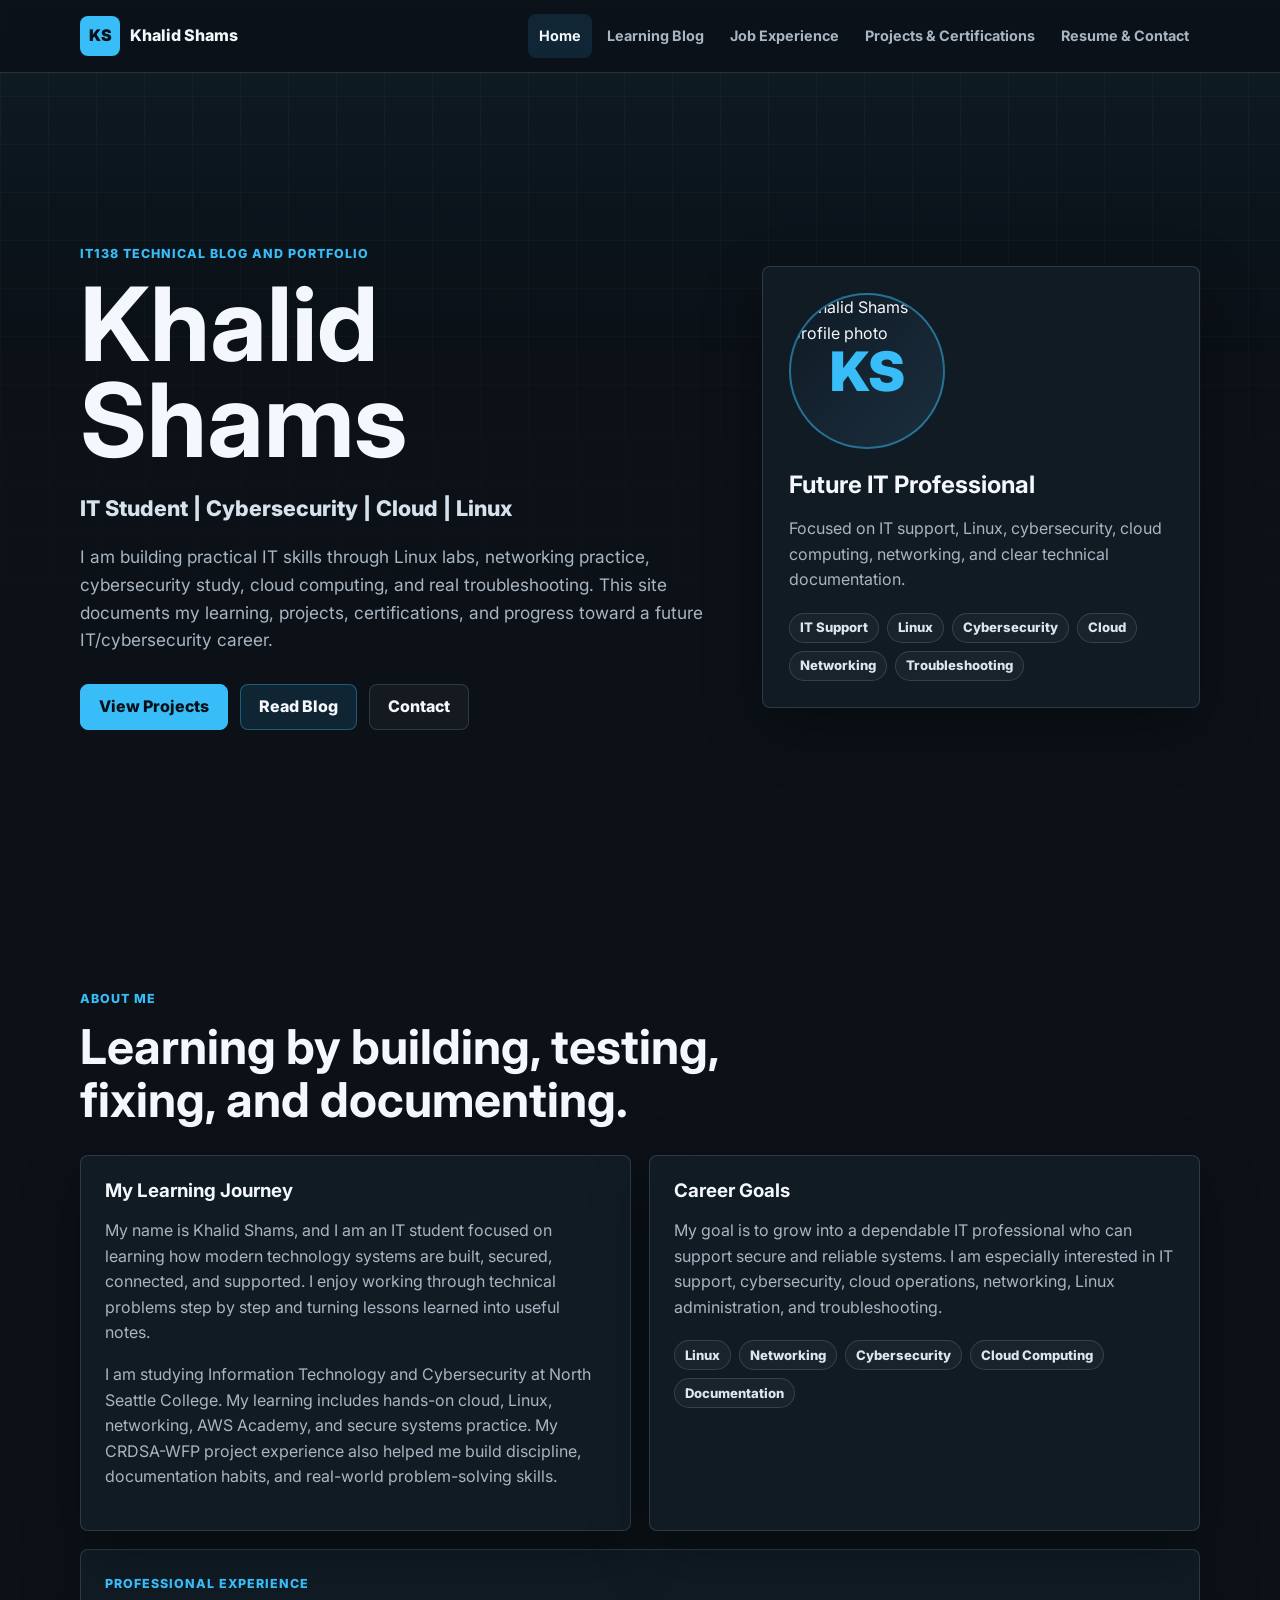
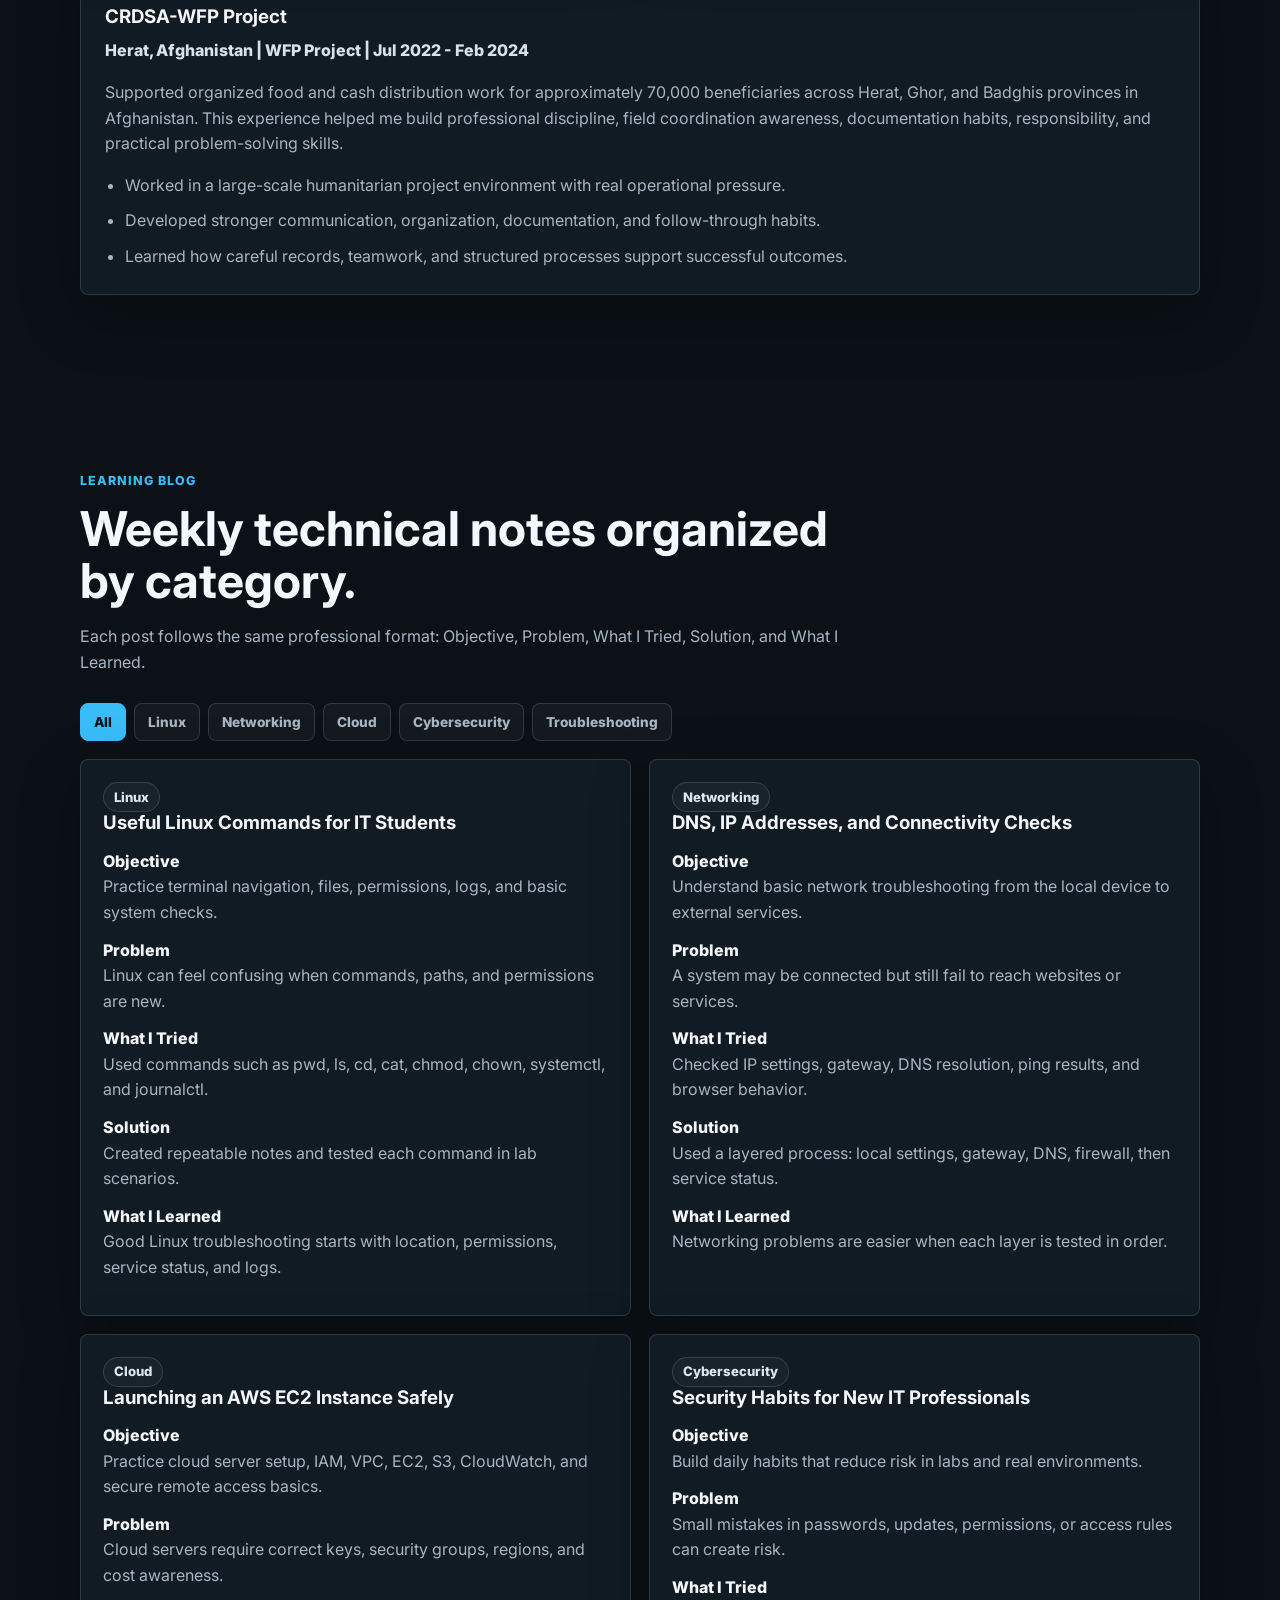
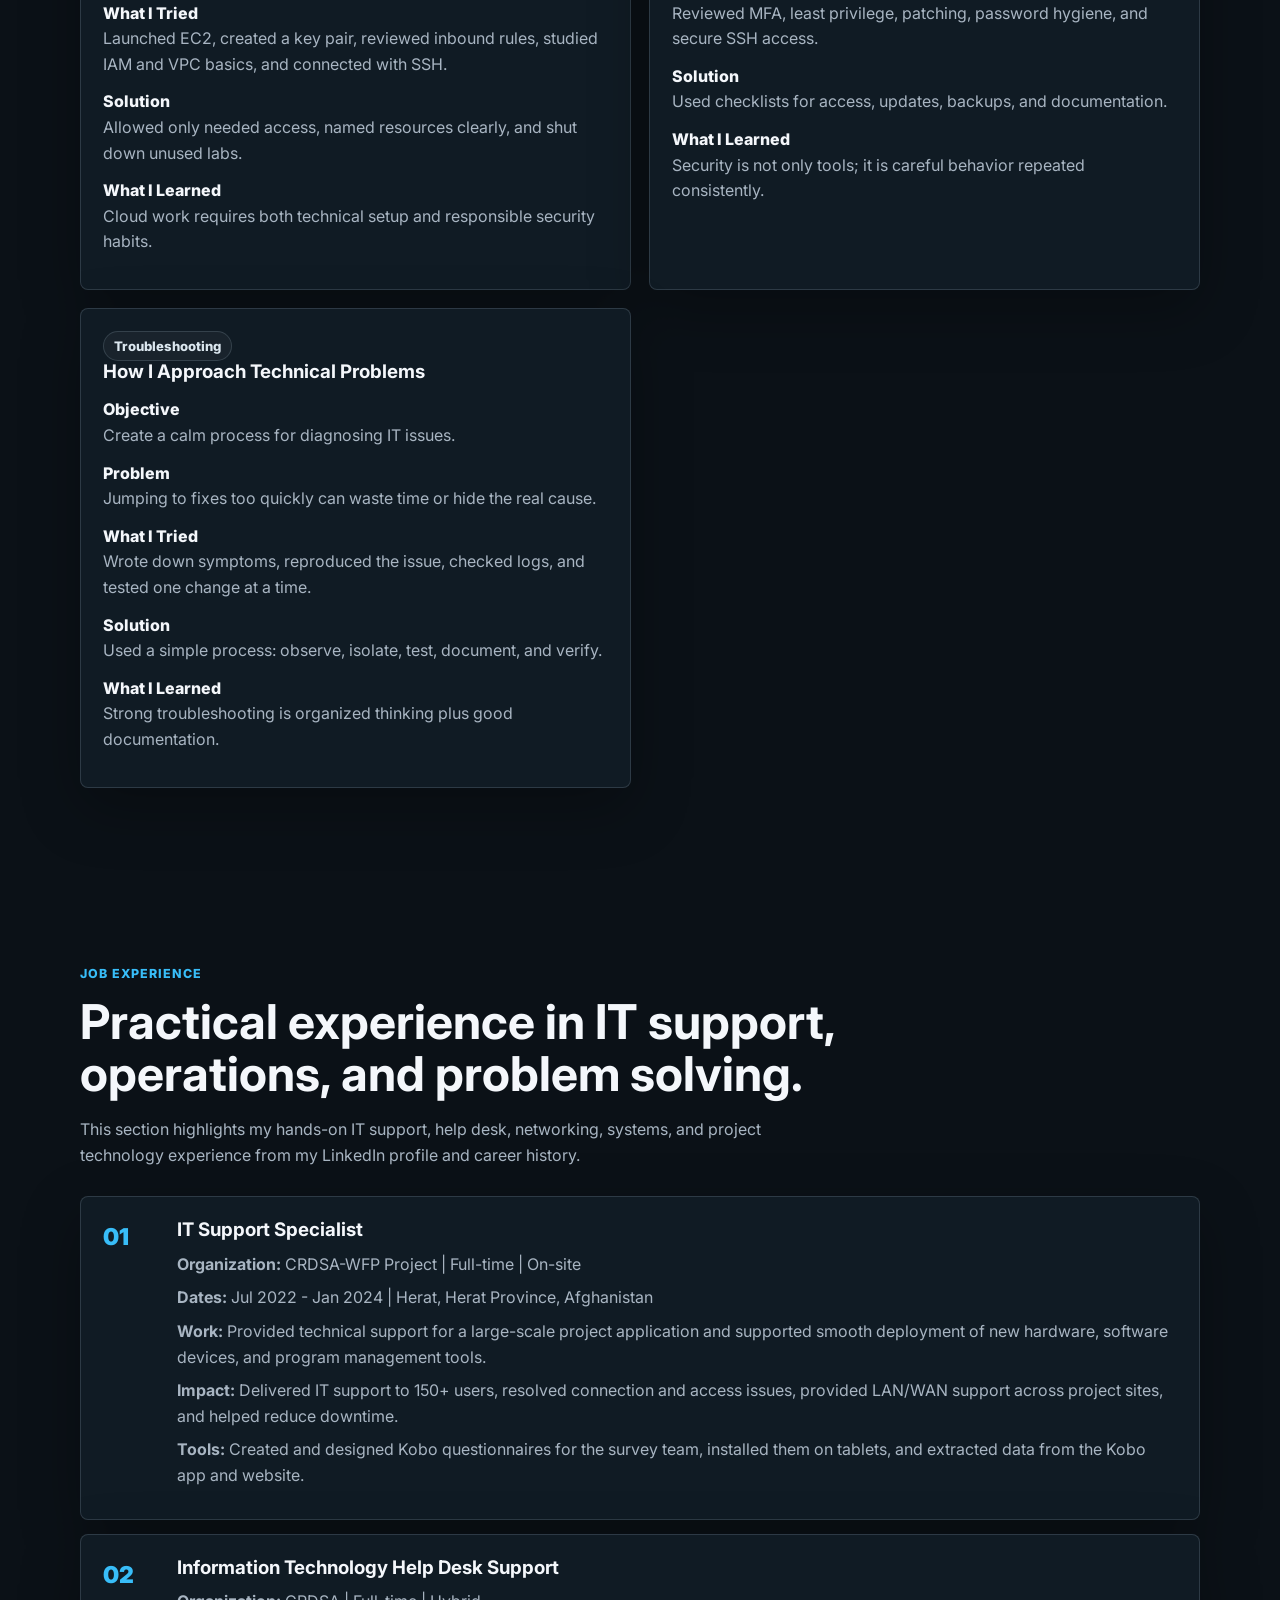
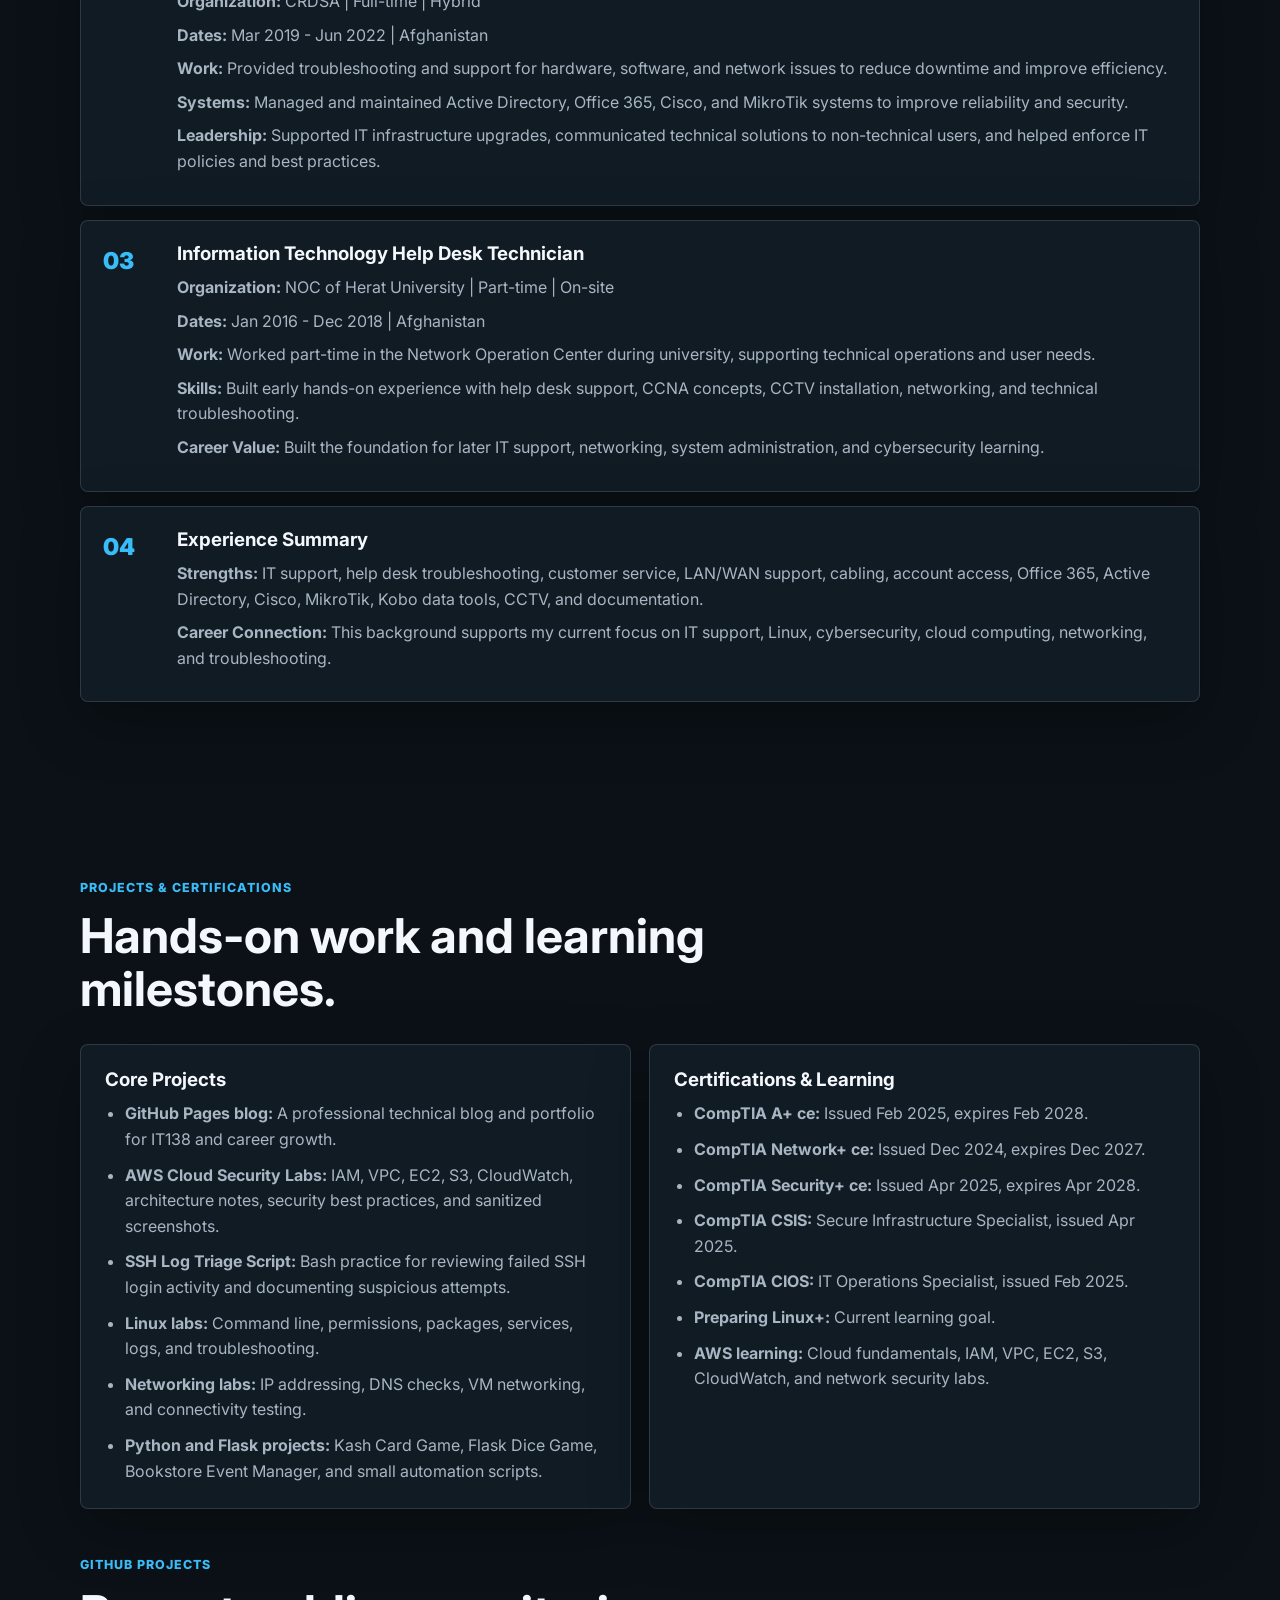
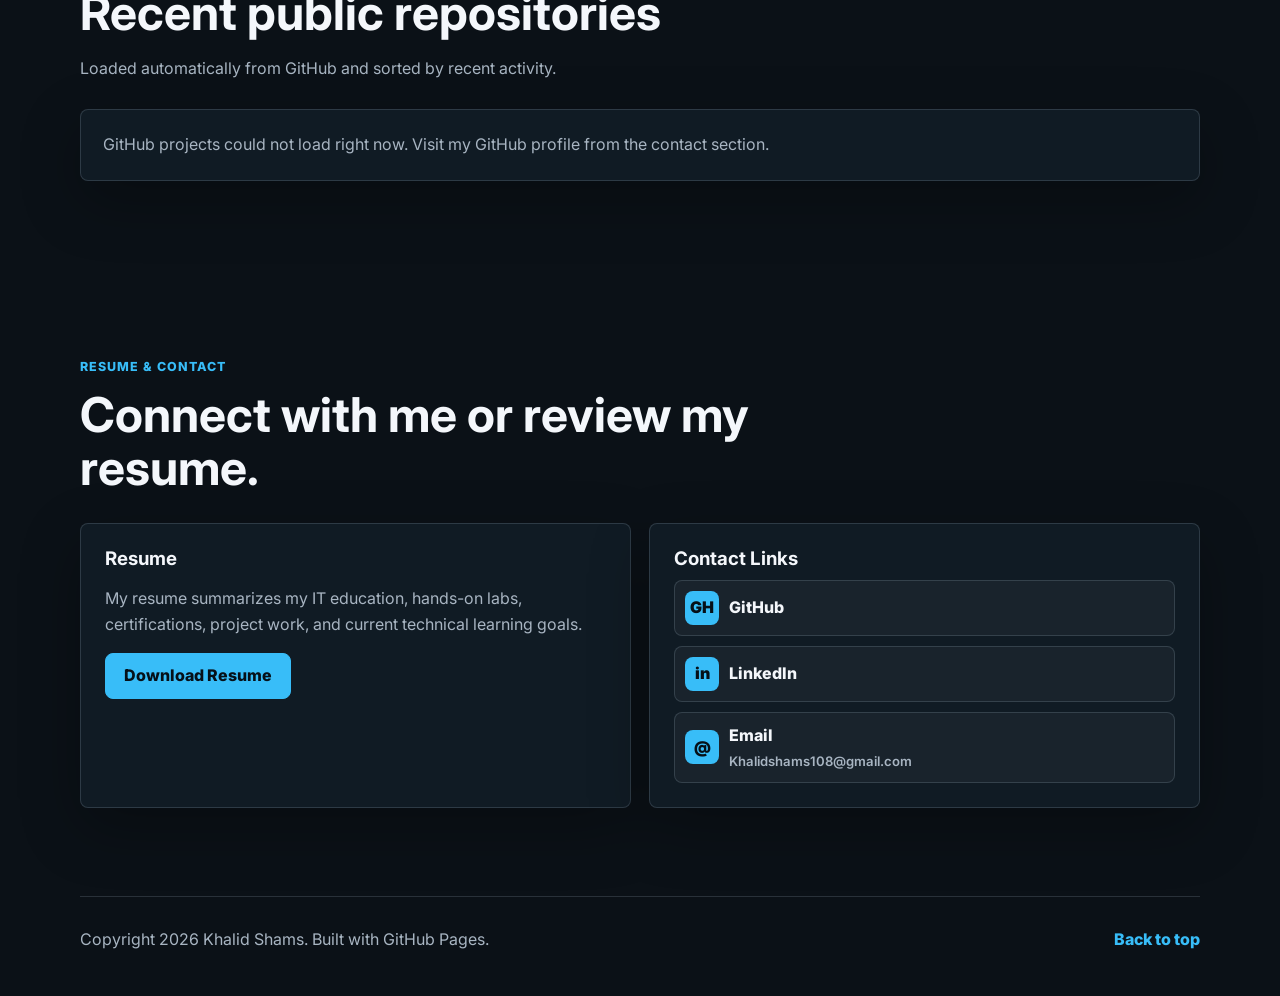
==== index.html @ 8e51e518 "Update job experience and contact link" ====
<!DOCTYPE html>
<html lang="en">
<head>
  <meta charset="UTF-8">
  <meta name="viewport" content="width=device-width, initial-scale=1.0">
  <meta name="description" content="Khalid Shams is an IT student focused on IT support, Linux, cybersecurity, cloud computing, networking, and troubleshooting.">
  <meta name="keywords" content="Khalid Shams, IT student, cybersecurity, cloud computing, Linux, networking, troubleshooting, GitHub Pages, technical blog, portfolio">
  <meta name="author" content="Khalid Shams">
  <meta property="og:title" content="Khalid Shams | IT Student Portfolio">
  <meta property="og:description" content="A clean technical blog and portfolio showing IT learning, troubleshooting, projects, certifications, and technical growth.">
  <meta property="og:type" content="website">
  <meta name="theme-color" content="#0b1117">
  <title>Khalid Shams | IT Student Portfolio</title>
  <link rel="preconnect" href="https://fonts.googleapis.com">
  <link rel="preconnect" href="https://fonts.gstatic.com" crossorigin>
  <link href="https://fonts.googleapis.com/css2?family=Inter:wght@400;500;600;700;800&display=swap" rel="stylesheet">
  <link rel="stylesheet" href="assets/css/styles.css">
</head>
<body>
  <a class="skip-link" href="#main">Skip to content</a>

  <header class="site-header" id="top">
    <nav class="nav-shell" aria-label="Primary navigation">
      <a class="brand" href="#home" aria-label="Khalid Shams home">
        <span class="brand-mark">KS</span>
        <span>Khalid Shams</span>
      </a>
      <button class="nav-toggle" type="button" aria-label="Open navigation" aria-expanded="false">
        <span></span>
        <span></span>
        <span></span>
      </button>
      <div class="nav-links">
        <a href="#home">Home</a>
        <a href="#learning-blog">Learning Blog</a>
        <a href="#job-experience">Job Experience</a>
        <a href="#projects-certifications">Projects &amp; Certifications</a>
        <a href="#resume-contact">Resume &amp; Contact</a>
      </div>
    </nav>
  </header>

  <main id="main">
    <section class="hero section" id="home">
      <div class="hero-copy reveal">
        <p class="eyebrow">IT138 Technical Blog and Portfolio</p>
        <h1>Khalid Shams</h1>
        <p class="hero-title">IT Student | Cybersecurity | Cloud | Linux</p>
        <p class="hero-text">
          I am building practical IT skills through Linux labs, networking practice, cybersecurity study,
          cloud computing, and real troubleshooting. This site documents my learning, projects,
          certifications, and progress toward a future IT/cybersecurity career.
        </p>
        <div class="hero-actions" aria-label="Quick links">
          <a class="button primary" href="#projects-certifications">View Projects</a>
          <a class="button secondary" href="#learning-blog">Read Blog</a>
          <a class="button quiet" href="#resume-contact">Contact</a>
        </div>
      </div>

      <aside class="profile-card reveal" aria-label="Profile summary">
        <div class="profile-photo" aria-label="Khalid Shams profile image">
          <img id="profileImage" src="assets/images/profile.jpg" alt="Khalid Shams profile photo">
          <span id="profileInitials" aria-hidden="true">KS</span>
        </div>
        <div>
          <h2>Future IT Professional</h2>
          <p>
            Focused on IT support, Linux, cybersecurity, cloud computing, networking, and clear
            technical documentation.
          </p>
        </div>
        <ul class="focus-list" aria-label="Focus areas">
          <li>IT Support</li>
          <li>Linux</li>
          <li>Cybersecurity</li>
          <li>Cloud</li>
          <li>Networking</li>
          <li>Troubleshooting</li>
        </ul>
      </aside>
    </section>

    <section class="section intro-section" aria-label="About Khalid Shams">
      <div class="section-heading reveal">
        <p class="eyebrow">About Me</p>
        <h2>Learning by building, testing, fixing, and documenting.</h2>
      </div>
      <div class="two-column">
        <article class="panel reveal">
          <h3>My Learning Journey</h3>
          <p>
            My name is Khalid Shams, and I am an IT student focused on learning how modern
            technology systems are built, secured, connected, and supported. I enjoy working
            through technical problems step by step and turning lessons learned into useful notes.
          </p>
          <p>
            I am studying Information Technology and Cybersecurity at North Seattle College. My
            learning includes hands-on cloud, Linux, networking, AWS Academy, and secure systems
            practice. My CRDSA-WFP project experience also helped me build discipline,
            documentation habits, and real-world problem-solving skills.
          </p>
        </article>
        <article class="panel reveal">
          <h3>Career Goals</h3>
          <p>
            My goal is to grow into a dependable IT professional who can support secure and
            reliable systems. I am especially interested in IT support, cybersecurity, cloud
            operations, networking, Linux administration, and troubleshooting.
          </p>
          <div class="skill-list" aria-label="Current skill focus">
            <span>Linux</span>
            <span>Networking</span>
            <span>Cybersecurity</span>
            <span>Cloud Computing</span>
            <span>Documentation</span>
          </div>
        </article>
      </div>
      <article class="panel experience-panel reveal">
        <p class="eyebrow">Professional Experience</p>
        <h3>CRDSA-WFP Project</h3>
        <p class="experience-meta">Herat, Afghanistan | WFP Project | Jul 2022 - Feb 2024</p>
        <p>
          Supported organized food and cash distribution work for approximately 70,000 beneficiaries
          across Herat, Ghor, and Badghis provinces in Afghanistan. This experience helped me build
          professional discipline, field coordination awareness, documentation habits, responsibility,
          and practical problem-solving skills.
        </p>
        <ul class="clean-list compact-list">
          <li>Worked in a large-scale humanitarian project environment with real operational pressure.</li>
          <li>Developed stronger communication, organization, documentation, and follow-through habits.</li>
          <li>Learned how careful records, teamwork, and structured processes support successful outcomes.</li>
        </ul>
      </article>
    </section>

    <section class="section" id="learning-blog">
      <div class="section-heading reveal">
        <p class="eyebrow">Learning Blog</p>
        <h2>Weekly technical notes organized by category.</h2>
        <p>
          Each post follows the same professional format: Objective, Problem, What I Tried,
          Solution, and What I Learned.
        </p>
      </div>

      <div class="filter-row reveal" aria-label="Blog categories">
        <button class="filter-button active" data-filter="all" type="button">All</button>
        <button class="filter-button" data-filter="linux" type="button">Linux</button>
        <button class="filter-button" data-filter="networking" type="button">Networking</button>
        <button class="filter-button" data-filter="cloud" type="button">Cloud</button>
        <button class="filter-button" data-filter="cybersecurity" type="button">Cybersecurity</button>
        <button class="filter-button" data-filter="troubleshooting" type="button">Troubleshooting</button>
      </div>

      <div class="card-grid blog-grid">
        <article class="post-card reveal" data-category="linux">
          <span class="tag">Linux</span>
          <h3>Useful Linux Commands for IT Students</h3>
          <dl>
            <dt>Objective</dt>
            <dd>Practice terminal navigation, files, permissions, logs, and basic system checks.</dd>
            <dt>Problem</dt>
            <dd>Linux can feel confusing when commands, paths, and permissions are new.</dd>
            <dt>What I Tried</dt>
            <dd>Used commands such as pwd, ls, cd, cat, chmod, chown, systemctl, and journalctl.</dd>
            <dt>Solution</dt>
            <dd>Created repeatable notes and tested each command in lab scenarios.</dd>
            <dt>What I Learned</dt>
            <dd>Good Linux troubleshooting starts with location, permissions, service status, and logs.</dd>
          </dl>
        </article>

        <article class="post-card reveal" data-category="networking">
          <span class="tag">Networking</span>
          <h3>DNS, IP Addresses, and Connectivity Checks</h3>
          <dl>
            <dt>Objective</dt>
            <dd>Understand basic network troubleshooting from the local device to external services.</dd>
            <dt>Problem</dt>
            <dd>A system may be connected but still fail to reach websites or services.</dd>
            <dt>What I Tried</dt>
            <dd>Checked IP settings, gateway, DNS resolution, ping results, and browser behavior.</dd>
            <dt>Solution</dt>
            <dd>Used a layered process: local settings, gateway, DNS, firewall, then service status.</dd>
            <dt>What I Learned</dt>
            <dd>Networking problems are easier when each layer is tested in order.</dd>
          </dl>
        </article>

        <article class="post-card reveal" data-category="cloud">
          <span class="tag">Cloud</span>
          <h3>Launching an AWS EC2 Instance Safely</h3>
          <dl>
            <dt>Objective</dt>
            <dd>Practice cloud server setup, IAM, VPC, EC2, S3, CloudWatch, and secure remote access basics.</dd>
            <dt>Problem</dt>
            <dd>Cloud servers require correct keys, security groups, regions, and cost awareness.</dd>
            <dt>What I Tried</dt>
            <dd>Launched EC2, created a key pair, reviewed inbound rules, studied IAM and VPC basics, and connected with SSH.</dd>
            <dt>Solution</dt>
            <dd>Allowed only needed access, named resources clearly, and shut down unused labs.</dd>
            <dt>What I Learned</dt>
            <dd>Cloud work requires both technical setup and responsible security habits.</dd>
          </dl>
        </article>

        <article class="post-card reveal" data-category="cybersecurity">
          <span class="tag">Cybersecurity</span>
          <h3>Security Habits for New IT Professionals</h3>
          <dl>
            <dt>Objective</dt>
            <dd>Build daily habits that reduce risk in labs and real environments.</dd>
            <dt>Problem</dt>
            <dd>Small mistakes in passwords, updates, permissions, or access rules can create risk.</dd>
            <dt>What I Tried</dt>
            <dd>Reviewed MFA, least privilege, patching, password hygiene, and secure SSH access.</dd>
            <dt>Solution</dt>
            <dd>Used checklists for access, updates, backups, and documentation.</dd>
            <dt>What I Learned</dt>
            <dd>Security is not only tools; it is careful behavior repeated consistently.</dd>
          </dl>
        </article>

        <article class="post-card reveal" data-category="troubleshooting">
          <span class="tag">Troubleshooting</span>
          <h3>How I Approach Technical Problems</h3>
          <dl>
            <dt>Objective</dt>
            <dd>Create a calm process for diagnosing IT issues.</dd>
            <dt>Problem</dt>
            <dd>Jumping to fixes too quickly can waste time or hide the real cause.</dd>
            <dt>What I Tried</dt>
            <dd>Wrote down symptoms, reproduced the issue, checked logs, and tested one change at a time.</dd>
            <dt>Solution</dt>
            <dd>Used a simple process: observe, isolate, test, document, and verify.</dd>
            <dt>What I Learned</dt>
            <dd>Strong troubleshooting is organized thinking plus good documentation.</dd>
          </dl>
        </article>
      </div>
    </section>

    <section class="section" id="job-experience">
      <div class="section-heading reveal">
        <p class="eyebrow">Job Experience</p>
        <h2>Practical experience in IT support, operations, and problem solving.</h2>
        <p>
          This section highlights my hands-on IT support, help desk, networking, systems, and
          project technology experience from my LinkedIn profile and career history.
        </p>
      </div>

      <div class="problem-list">
        <article class="problem-item reveal">
          <span class="number">01</span>
          <div>
            <h3>IT Support Specialist</h3>
            <p><strong>Organization:</strong> CRDSA-WFP Project | Full-time | On-site</p>
            <p><strong>Dates:</strong> Jul 2022 - Jan 2024 | Herat, Herat Province, Afghanistan</p>
            <p><strong>Work:</strong> Provided technical support for a large-scale project application and supported smooth deployment of new hardware, software devices, and program management tools.</p>
            <p><strong>Impact:</strong> Delivered IT support to 150+ users, resolved connection and access issues, provided LAN/WAN support across project sites, and helped reduce downtime.</p>
            <p><strong>Tools:</strong> Created and designed Kobo questionnaires for the survey team, installed them on tablets, and extracted data from the Kobo app and website.</p>
          </div>
        </article>

        <article class="problem-item reveal">
          <span class="number">02</span>
          <div>
            <h3>Information Technology Help Desk Support</h3>
            <p><strong>Organization:</strong> CRDSA | Full-time | Hybrid</p>
            <p><strong>Dates:</strong> Mar 2019 - Jun 2022 | Afghanistan</p>
            <p><strong>Work:</strong> Provided troubleshooting and support for hardware, software, and network issues to reduce downtime and improve efficiency.</p>
            <p><strong>Systems:</strong> Managed and maintained Active Directory, Office 365, Cisco, and MikroTik systems to improve reliability and security.</p>
            <p><strong>Leadership:</strong> Supported IT infrastructure upgrades, communicated technical solutions to non-technical users, and helped enforce IT policies and best practices.</p>
          </div>
        </article>

        <article class="problem-item reveal">
          <span class="number">03</span>
          <div>
            <h3>Information Technology Help Desk Technician</h3>
            <p><strong>Organization:</strong> NOC of Herat University | Part-time | On-site</p>
            <p><strong>Dates:</strong> Jan 2016 - Dec 2018 | Afghanistan</p>
            <p><strong>Work:</strong> Worked part-time in the Network Operation Center during university, supporting technical operations and user needs.</p>
            <p><strong>Skills:</strong> Built early hands-on experience with help desk support, CCNA concepts, CCTV installation, networking, and technical troubleshooting.</p>
            <p><strong>Career Value:</strong> Built the foundation for later IT support, networking, system administration, and cybersecurity learning.</p>
          </div>
        </article>

        <article class="problem-item reveal">
          <span class="number">04</span>
          <div>
            <h3>Experience Summary</h3>
            <p><strong>Strengths:</strong> IT support, help desk troubleshooting, customer service, LAN/WAN support, cabling, account access, Office 365, Active Directory, Cisco, MikroTik, Kobo data tools, CCTV, and documentation.</p>
            <p><strong>Career Connection:</strong> This background supports my current focus on IT support, Linux, cybersecurity, cloud computing, networking, and troubleshooting.</p>
          </div>
        </article>
      </div>
    </section>

    <section class="section" id="projects-certifications">
      <div class="section-heading reveal">
        <p class="eyebrow">Projects &amp; Certifications</p>
        <h2>Hands-on work and learning milestones.</h2>
      </div>

      <div class="two-column">
        <article class="panel reveal">
          <h3>Core Projects</h3>
          <ul class="clean-list">
            <li><strong>GitHub Pages blog:</strong> A professional technical blog and portfolio for IT138 and career growth.</li>
            <li><strong>AWS Cloud Security Labs:</strong> IAM, VPC, EC2, S3, CloudWatch, architecture notes, security best practices, and sanitized screenshots.</li>
            <li><strong>SSH Log Triage Script:</strong> Bash practice for reviewing failed SSH login activity and documenting suspicious attempts.</li>
            <li><strong>Linux labs:</strong> Command line, permissions, packages, services, logs, and troubleshooting.</li>
            <li><strong>Networking labs:</strong> IP addressing, DNS checks, VM networking, and connectivity testing.</li>
            <li><strong>Python and Flask projects:</strong> Kash Card Game, Flask Dice Game, Bookstore Event Manager, and small automation scripts.</li>
          </ul>
        </article>

        <article class="panel reveal">
          <h3>Certifications &amp; Learning</h3>
          <ul class="clean-list">
            <li><strong>CompTIA A+ ce:</strong> Issued Feb 2025, expires Feb 2028.</li>
            <li><strong>CompTIA Network+ ce:</strong> Issued Dec 2024, expires Dec 2027.</li>
            <li><strong>CompTIA Security+ ce:</strong> Issued Apr 2025, expires Apr 2028.</li>
            <li><strong>CompTIA CSIS:</strong> Secure Infrastructure Specialist, issued Apr 2025.</li>
            <li><strong>CompTIA CIOS:</strong> IT Operations Specialist, issued Feb 2025.</li>
            <li><strong>Preparing Linux+:</strong> Current learning goal.</li>
            <li><strong>AWS learning:</strong> Cloud fundamentals, IAM, VPC, EC2, S3, CloudWatch, and network security labs.</li>
          </ul>
        </article>
      </div>

      <div class="github-projects reveal" aria-live="polite">
        <div class="section-heading compact">
          <p class="eyebrow">GitHub Projects</p>
          <h2>Recent public repositories</h2>
          <p>Loaded automatically from GitHub and sorted by recent activity.</p>
        </div>
        <div id="githubProjects" class="repo-grid">
          <article class="repo-card loading">Loading GitHub projects...</article>
        </div>
      </div>
    </section>

    <section class="section" id="resume-contact">
      <div class="section-heading reveal">
        <p class="eyebrow">Resume &amp; Contact</p>
        <h2>Connect with me or review my resume.</h2>
      </div>

      <div class="resume-contact-grid">
        <article class="panel reveal">
          <h3>Resume</h3>
          <p>
            My resume summarizes my IT education, hands-on labs, certifications, project work,
            and current technical learning goals.
          </p>
          <a class="button primary" href="resume.html" download="Khalid-Shams-Resume.html">Download Resume</a>
        </article>

        <article class="panel reveal">
          <h3>Contact Links</h3>
          <div class="contact-links">
            <a href="https://github.com/khalidshams-tech" target="_blank" rel="noreferrer">
              <span>GH</span>
              GitHub
            </a>
            <a href="https://www.linkedin.com/in/khalid-shams-868aaa1a6" target="_blank" rel="noreferrer">
              <span>in</span>
              LinkedIn
            </a>
            <a id="emailLink" href="https://mail.google.com/mail/u/0/?view=cm&fs=1&tf=cm&to=Khalidshams108%40gmail.com" onclick="window.location.assign(this.href); return false;">
              <span>@</span>
              <span>
                Email
                <small>Khalidshams108@gmail.com</small>
              </span>
            </a>
          </div>
        </article>
      </div>
    </section>
  </main>

  <footer class="site-footer">
    <p>Copyright <span id="year"></span> Khalid Shams. Built with GitHub Pages.</p>
    <a href="#top">Back to top</a>
  </footer>

  <script src="assets/js/script.js"></script>
</body>
</html>
---- assets/css/styles.css ----
:root {
  --bg: #0b1117;
  --bg-soft: #111a23;
  --panel: #121d27;
  --panel-2: #162331;
  --text: #f4f7fb;
  --muted: #a8b5c2;
  --line: rgba(178, 197, 214, 0.18);
  --accent: #38bdf8;
  --accent-2: #22c55e;
  --warning: #f59e0b;
  --shadow: 0 20px 60px rgba(0, 0, 0, 0.28);
  --radius: 8px;
  --max: 1120px;
  color-scheme: dark;
}

* {
  box-sizing: border-box;
}

html {
  scroll-behavior: smooth;
}

body {
  margin: 0;
  background: var(--bg);
  color: var(--text);
  font-family: Inter, system-ui, -apple-system, BlinkMacSystemFont, "Segoe UI", sans-serif;
  line-height: 1.6;
}

body::before {
  content: "";
  position: fixed;
  inset: 0;
  z-index: -1;
  background:
    linear-gradient(180deg, rgba(56, 189, 248, 0.08), transparent 360px),
    linear-gradient(90deg, rgba(255, 255, 255, 0.035) 1px, transparent 1px),
    linear-gradient(rgba(255, 255, 255, 0.035) 1px, transparent 1px);
  background-size: auto, 48px 48px, 48px 48px;
  mask-image: linear-gradient(to bottom, #000 0%, transparent 78%);
}

a {
  color: inherit;
  text-decoration: none;
}

img {
  display: block;
  max-width: 100%;
}

p {
  color: var(--muted);
}

.skip-link {
  position: fixed;
  left: 16px;
  top: -80px;
  z-index: 100;
  padding: 10px 14px;
  border-radius: var(--radius);
  background: var(--accent);
  color: #041016;
  font-weight: 800;
}

.skip-link:focus {
  top: 16px;
}

.site-header {
  position: sticky;
  top: 0;
  z-index: 50;
  background: rgba(11, 17, 23, 0.88);
  border-bottom: 1px solid var(--line);
  backdrop-filter: blur(16px);
}

.nav-shell {
  width: min(var(--max), calc(100% - 32px));
  min-height: 72px;
  margin: 0 auto;
  display: flex;
  align-items: center;
  justify-content: space-between;
  gap: 18px;
}

.brand {
  display: inline-flex;
  align-items: center;
  gap: 10px;
  font-weight: 800;
}

.brand-mark {
  width: 40px;
  height: 40px;
  display: inline-grid;
  place-items: center;
  border-radius: var(--radius);
  background: var(--accent);
  color: #061018;
  font-weight: 900;
}

.nav-links {
  display: flex;
  align-items: center;
  gap: 4px;
}

.nav-links a {
  padding: 10px 11px;
  border-radius: var(--radius);
  color: var(--muted);
  font-size: 0.9rem;
  font-weight: 700;
}

.nav-links a:hover,
.nav-links a.active {
  background: rgba(56, 189, 248, 0.12);
  color: var(--text);
}

.nav-toggle {
  display: none;
  width: 44px;
  height: 44px;
  padding: 10px;
  border: 1px solid var(--line);
  border-radius: var(--radius);
  background: transparent;
}

.nav-toggle span {
  display: block;
  height: 2px;
  margin: 5px 0;
  background: var(--text);
}

.section {
  width: min(var(--max), calc(100% - 32px));
  margin: 0 auto;
  padding: 88px 0;
}

.hero {
  min-height: calc(100vh - 72px);
  display: grid;
  grid-template-columns: minmax(0, 1.1fr) minmax(310px, 0.75fr);
  align-items: center;
  gap: 40px;
}

.eyebrow {
  margin: 0 0 12px;
  color: var(--accent);
  font-size: 0.78rem;
  font-weight: 800;
  letter-spacing: 0.08em;
  text-transform: uppercase;
}

.hero h1 {
  margin: 0;
  font-size: clamp(3.4rem, 8vw, 6.5rem);
  line-height: 0.94;
}

.hero-title {
  margin: 22px 0 0;
  color: #d7e3ec;
  font-size: clamp(1rem, 2vw, 1.35rem);
  font-weight: 800;
}

.hero-text {
  max-width: 690px;
  margin: 18px 0 0;
  font-size: 1.08rem;
}

.hero-actions {
  display: flex;
  flex-wrap: wrap;
  gap: 12px;
  margin-top: 30px;
}

.button {
  min-height: 46px;
  display: inline-flex;
  align-items: center;
  justify-content: center;
  padding: 0 18px;
  border: 1px solid var(--line);
  border-radius: var(--radius);
  font-weight: 800;
}

.button.primary {
  background: var(--accent);
  border-color: var(--accent);
  color: #061018;
}

.button.secondary {
  background: rgba(56, 189, 248, 0.12);
  border-color: rgba(56, 189, 248, 0.36);
}

.button.quiet {
  background: rgba(255, 255, 255, 0.04);
}

.button:hover,
.contact-links a:hover,
.repo-card:hover,
.post-card:hover,
.panel:hover {
  transform: translateY(-2px);
}

.profile-card,
.panel,
.post-card,
.problem-item,
.repo-card {
  border: 1px solid var(--line);
  border-radius: var(--radius);
  background: rgba(18, 29, 39, 0.92);
  box-shadow: var(--shadow);
}

.profile-card {
  padding: 26px;
}

.profile-photo {
  width: 156px;
  height: 156px;
  margin: 0 0 22px;
  display: grid;
  place-items: center;
  position: relative;
  overflow: hidden;
  border: 2px solid rgba(56, 189, 248, 0.5);
  border-radius: 50%;
  background: linear-gradient(135deg, #0f1b25, #1b2d3d);
}

.profile-photo img {
  position: absolute;
  inset: 0;
  width: 100%;
  height: 100%;
  object-fit: cover;
}

.profile-photo img.is-hidden {
  display: none;
}

.profile-photo span {
  color: var(--accent);
  font-size: 3.4rem;
  font-weight: 900;
}

.profile-card h2,
.panel h3,
.post-card h3,
.problem-item h3,
.repo-card h3 {
  margin: 0 0 10px;
  line-height: 1.2;
}

.focus-list,
.skill-list {
  display: flex;
  flex-wrap: wrap;
  gap: 8px;
  margin: 20px 0 0;
  padding: 0;
  list-style: none;
}

.focus-list li,
.skill-list span,
.tag {
  display: inline-flex;
  align-items: center;
  min-height: 30px;
  padding: 0 10px;
  border: 1px solid var(--line);
  border-radius: 999px;
  color: #dbe7ef;
  background: rgba(255, 255, 255, 0.04);
  font-size: 0.82rem;
  font-weight: 800;
}

.section-heading {
  max-width: 760px;
  margin-bottom: 28px;
}

.section-heading.compact {
  margin-top: 46px;
}

.section-heading h2 {
  margin: 0;
  font-size: clamp(1.85rem, 4vw, 3rem);
  line-height: 1.1;
}

.section-heading p:last-child {
  margin-bottom: 0;
}

.two-column,
.resume-contact-grid {
  display: grid;
  grid-template-columns: repeat(2, minmax(0, 1fr));
  gap: 18px;
}

.panel {
  padding: 24px;
  transition: transform 180ms ease, border-color 180ms ease;
}

.experience-panel {
  margin-top: 18px;
}

.experience-meta {
  margin-top: 0;
  color: #d7e3ec;
  font-weight: 800;
}

.compact-list {
  margin-top: 16px;
}

.panel:hover,
.post-card:hover,
.problem-item:hover,
.repo-card:hover {
  border-color: rgba(56, 189, 248, 0.45);
}

.filter-row {
  display: flex;
  flex-wrap: wrap;
  gap: 8px;
  margin-bottom: 18px;
}

.filter-button {
  min-height: 38px;
  padding: 0 13px;
  border: 1px solid var(--line);
  border-radius: var(--radius);
  background: rgba(255, 255, 255, 0.04);
  color: var(--muted);
  cursor: pointer;
  font: 800 0.85rem Inter, sans-serif;
}

.filter-button.active,
.filter-button:hover {
  background: var(--accent);
  border-color: var(--accent);
  color: #061018;
}

.card-grid,
.repo-grid {
  display: grid;
  grid-template-columns: repeat(2, minmax(0, 1fr));
  gap: 18px;
}

.post-card,
.repo-card {
  padding: 22px;
  transition: transform 180ms ease, border-color 180ms ease;
}

.post-card dl {
  margin: 14px 0 0;
}

.post-card dt {
  color: var(--text);
  font-weight: 800;
}

.post-card dd {
  margin: 0 0 12px;
  color: var(--muted);
}

.problem-list {
  display: grid;
  gap: 14px;
}

.problem-item {
  display: grid;
  grid-template-columns: 56px 1fr;
  gap: 18px;
  padding: 22px;
  transition: border-color 180ms ease;
}

.number {
  color: var(--accent);
  font-size: 1.45rem;
  font-weight: 900;
}

.problem-item p {
  margin: 8px 0;
}

.clean-list {
  margin: 0;
  padding-left: 20px;
  color: var(--muted);
}

.clean-list li + li {
  margin-top: 10px;
}

.repo-card {
  min-height: 190px;
}

.repo-card.loading,
.repo-card.error {
  grid-column: 1 / -1;
  min-height: auto;
  color: var(--muted);
}

.repo-meta {
  display: flex;
  flex-wrap: wrap;
  gap: 10px;
  margin: 16px 0 0;
  color: var(--muted);
  font-size: 0.86rem;
}

.repo-card a {
  display: inline-flex;
  margin-top: 16px;
  color: var(--accent);
  font-weight: 800;
}

.contact-links {
  display: grid;
  gap: 10px;
}

.contact-links a {
  display: flex;
  align-items: center;
  gap: 10px;
  min-height: 50px;
  padding: 10px;
  border: 1px solid var(--line);
  border-radius: var(--radius);
  background: rgba(255, 255, 255, 0.04);
  font-weight: 800;
  transition: transform 180ms ease, border-color 180ms ease;
}

.contact-links a > span:first-child {
  width: 34px;
  height: 34px;
  display: inline-grid;
  place-items: center;
  border-radius: var(--radius);
  background: var(--accent);
  color: #061018;
  font-weight: 900;
}

.contact-links a > span:last-child {
  display: grid;
  gap: 2px;
}

.contact-links small {
  color: var(--muted);
  font-size: 0.82rem;
  font-weight: 600;
  overflow-wrap: anywhere;
}

.site-footer {
  width: min(var(--max), calc(100% - 32px));
  margin: 0 auto;
  padding: 30px 0 44px;
  display: flex;
  align-items: center;
  justify-content: space-between;
  gap: 16px;
  border-top: 1px solid var(--line);
}

.site-footer p {
  margin: 0;
}

.site-footer a {
  color: var(--accent);
  font-weight: 800;
}

.reveal {
  opacity: 0;
  transform: translateY(12px);
  transition: opacity 420ms ease, transform 420ms ease;
}

.reveal.visible {
  opacity: 1;
  transform: none;
}

button:focus-visible,
a:focus-visible {
  outline: 2px solid var(--accent);
  outline-offset: 3px;
}

@media (max-width: 900px) {
  .nav-toggle {
    display: inline-block;
  }

  .nav-links {
    position: absolute;
    left: 16px;
    right: 16px;
    top: 72px;
    display: none;
    flex-direction: column;
    align-items: stretch;
    padding: 12px;
    border: 1px solid var(--line);
    border-radius: var(--radius);
    background: #0b1117;
    box-shadow: var(--shadow);
  }

  .nav-links.open {
    display: flex;
  }

  .hero,
  .two-column,
  .resume-contact-grid {
    grid-template-columns: 1fr;
  }

  .hero {
    min-height: auto;
    padding-top: 70px;
  }
}

@media (max-width: 640px) {
  .section {
    width: min(var(--max), calc(100% - 24px));
    padding: 64px 0;
  }

  .nav-shell {
    width: min(var(--max), calc(100% - 24px));
  }

  .hero h1 {
    font-size: clamp(3rem, 17vw, 4.4rem);
  }

  .hero-actions,
  .card-grid,
  .repo-grid {
    grid-template-columns: 1fr;
  }

  .hero-actions {
    flex-direction: column;
  }

  .button {
    width: 100%;
  }

  .profile-card,
  .panel,
  .post-card,
  .problem-item,
  .repo-card {
    padding: 18px;
  }

  .problem-item {
    grid-template-columns: 1fr;
  }

  .site-footer {
    align-items: flex-start;
    flex-direction: column;
  }
}

@media (prefers-reduced-motion: reduce) {
  html {
    scroll-behavior: auto;
  }

  *,
  *::before,
  *::after {
    transition-duration: 0.001ms !important;
    animation-duration: 0.001ms !important;
  }
}
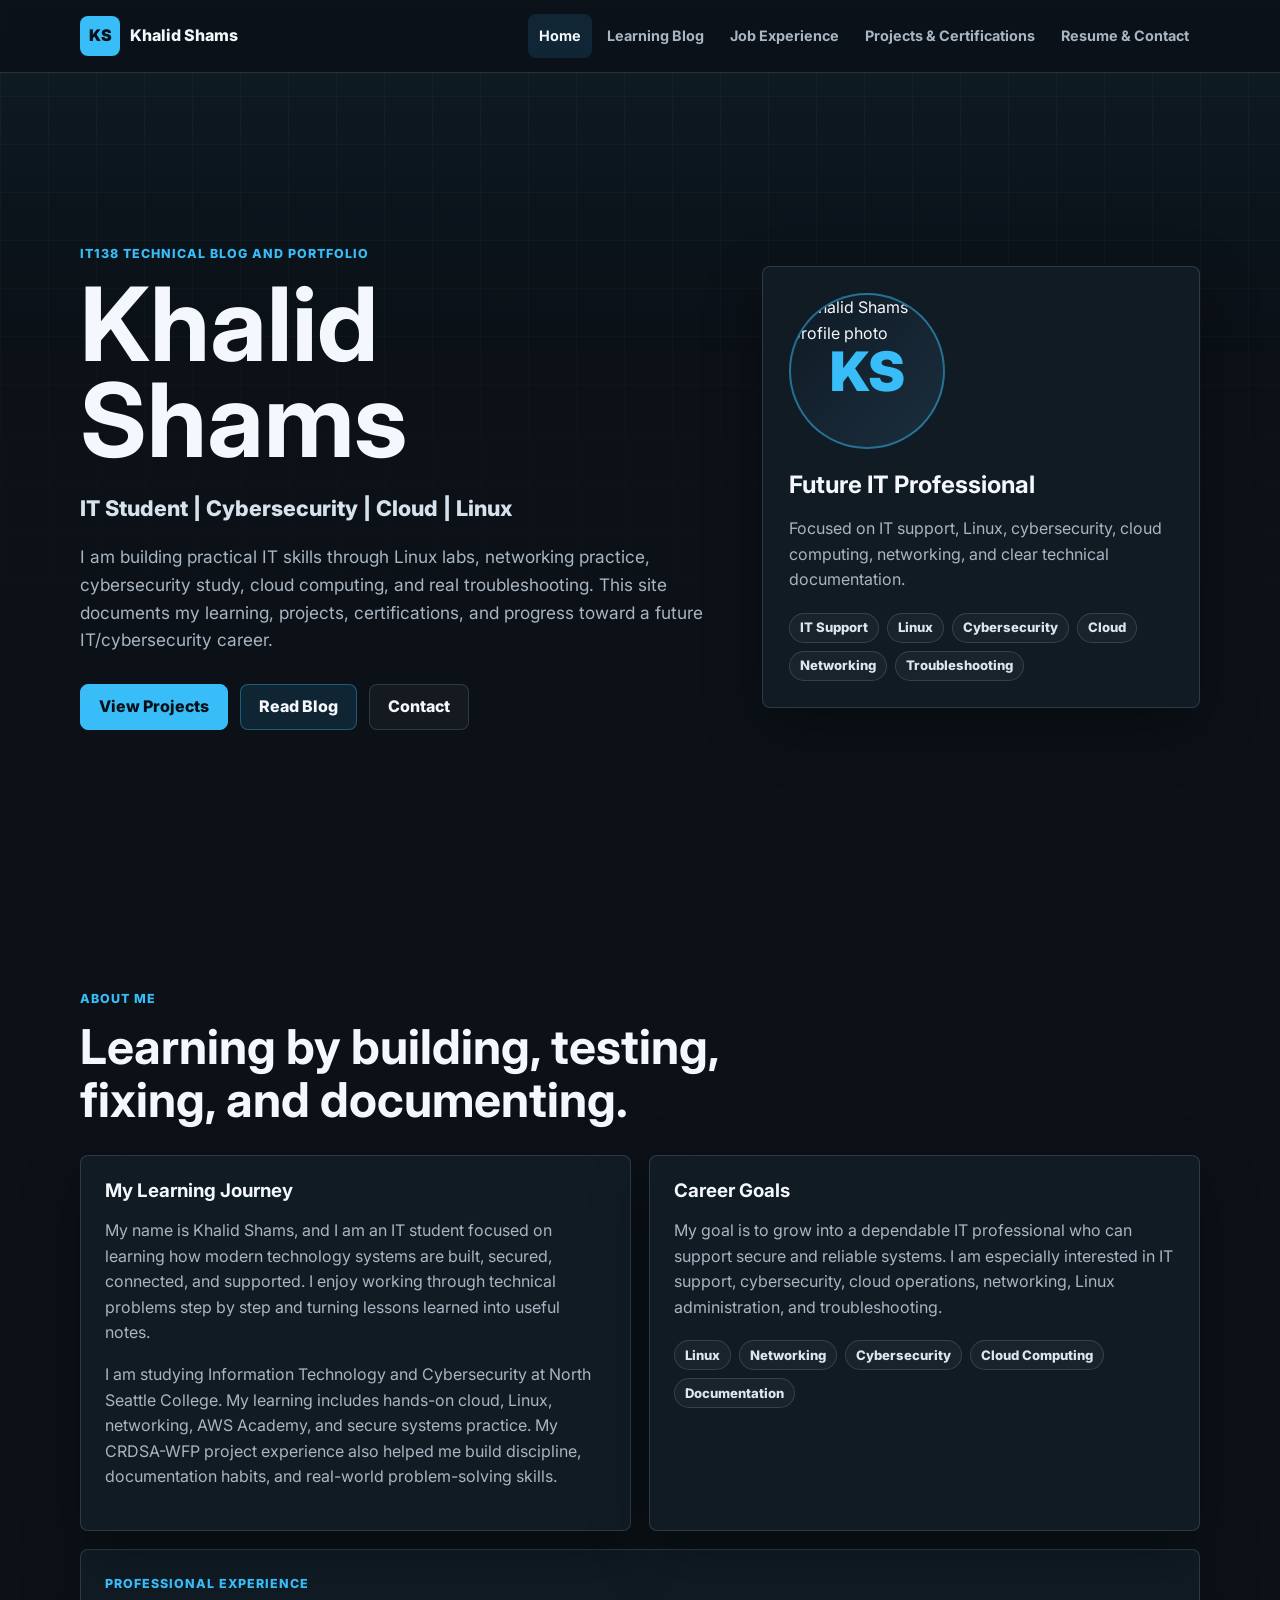
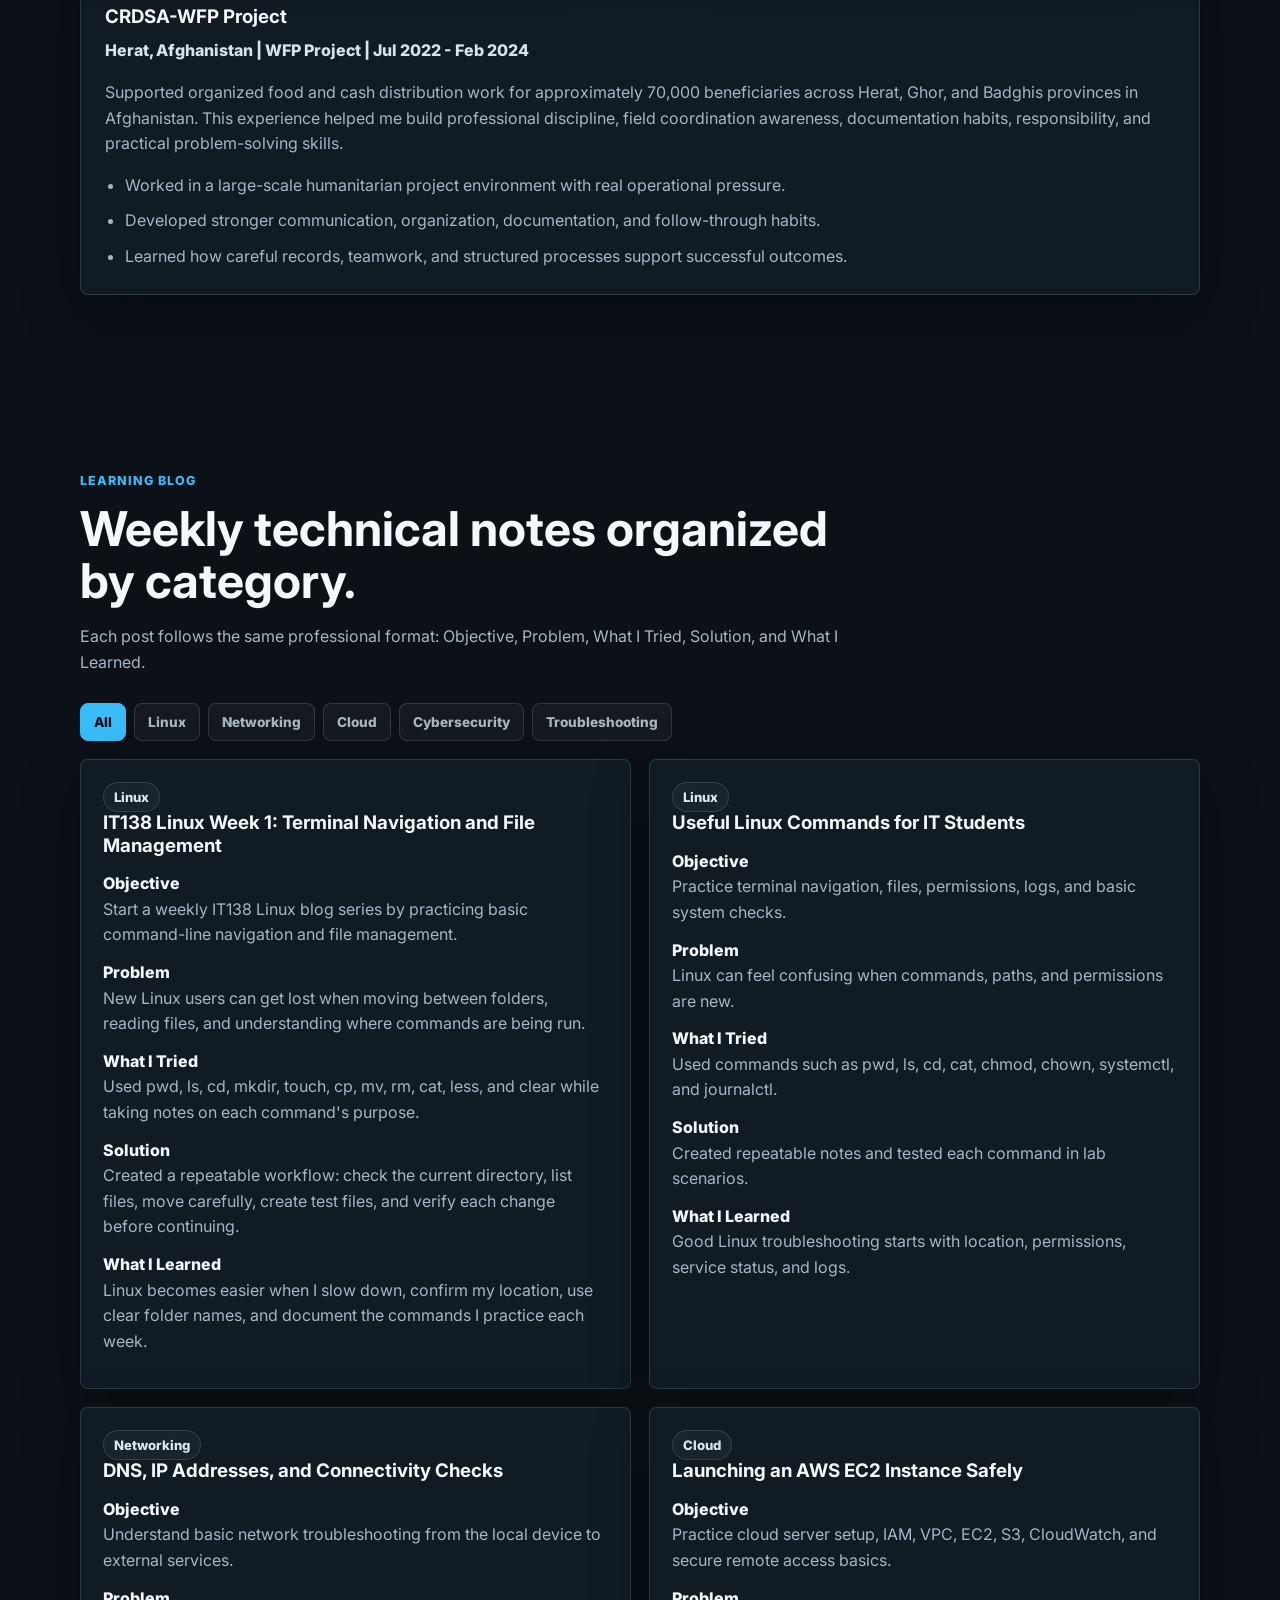
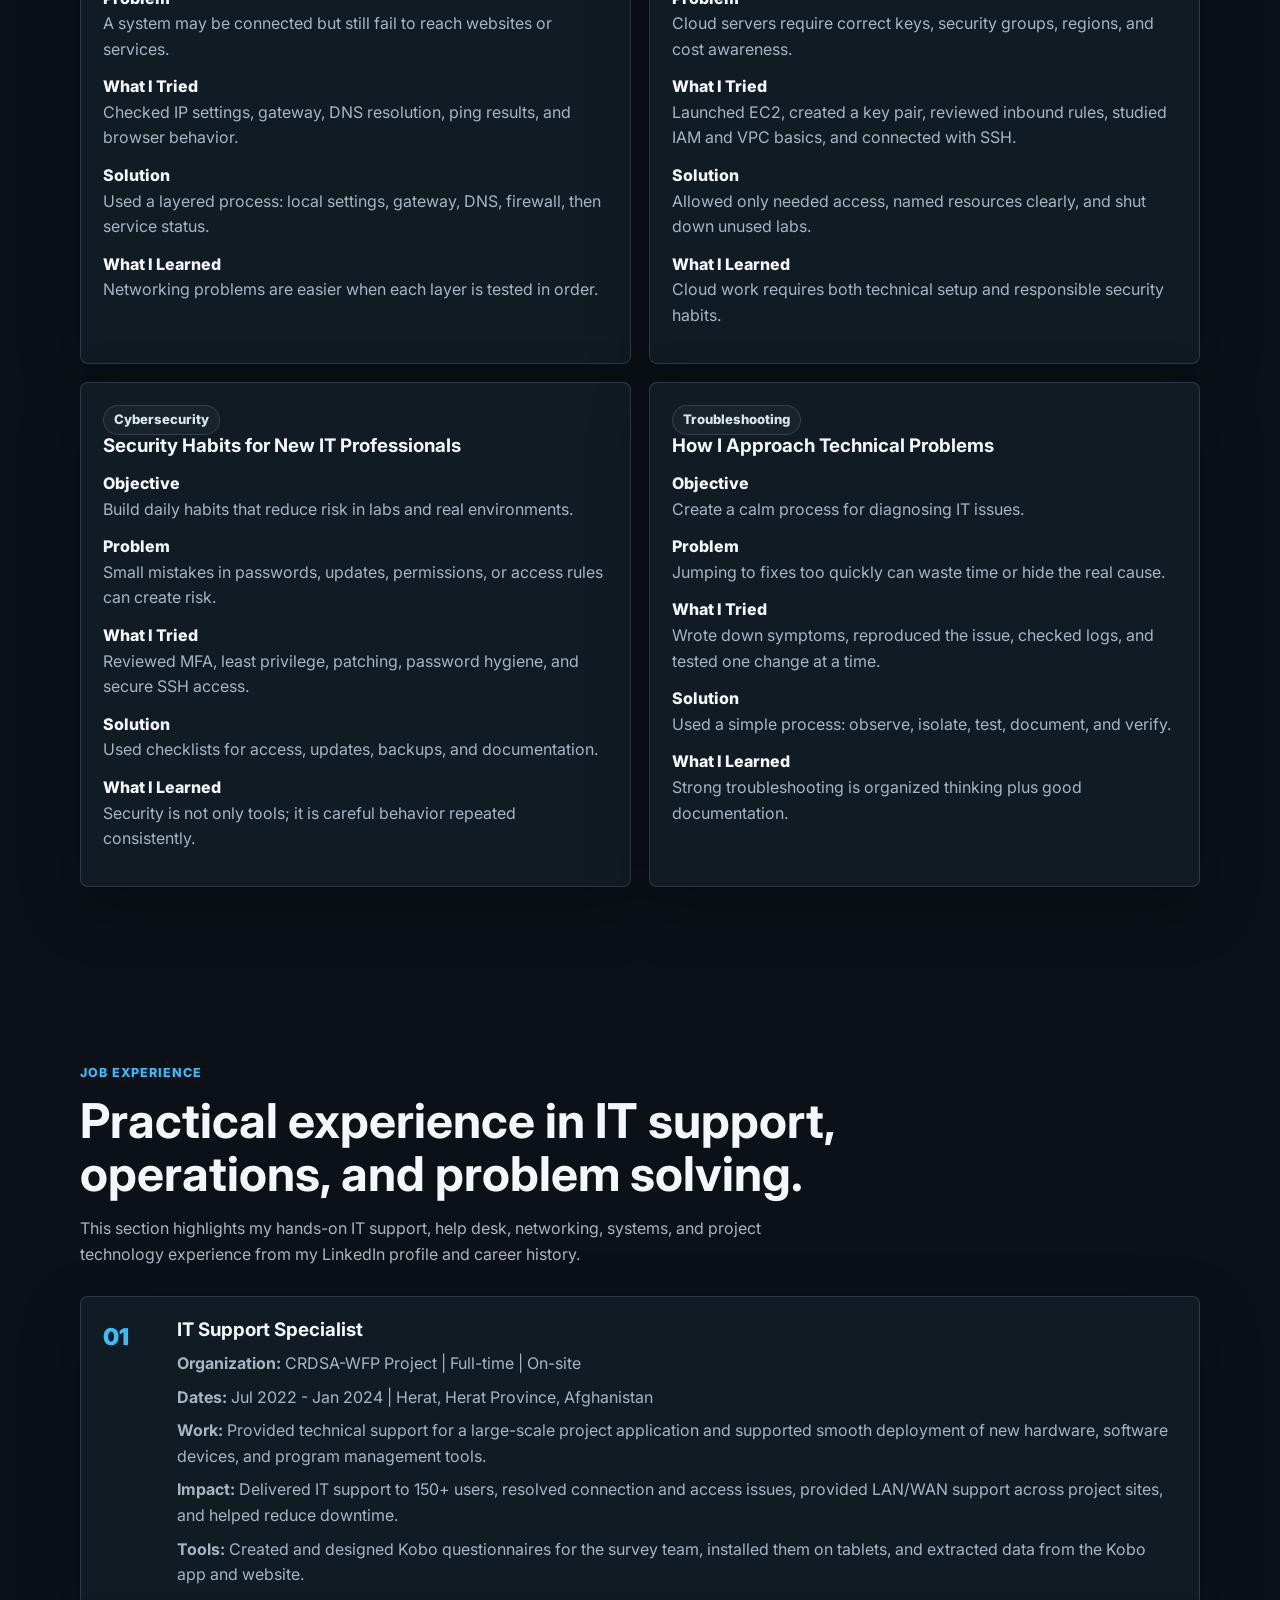
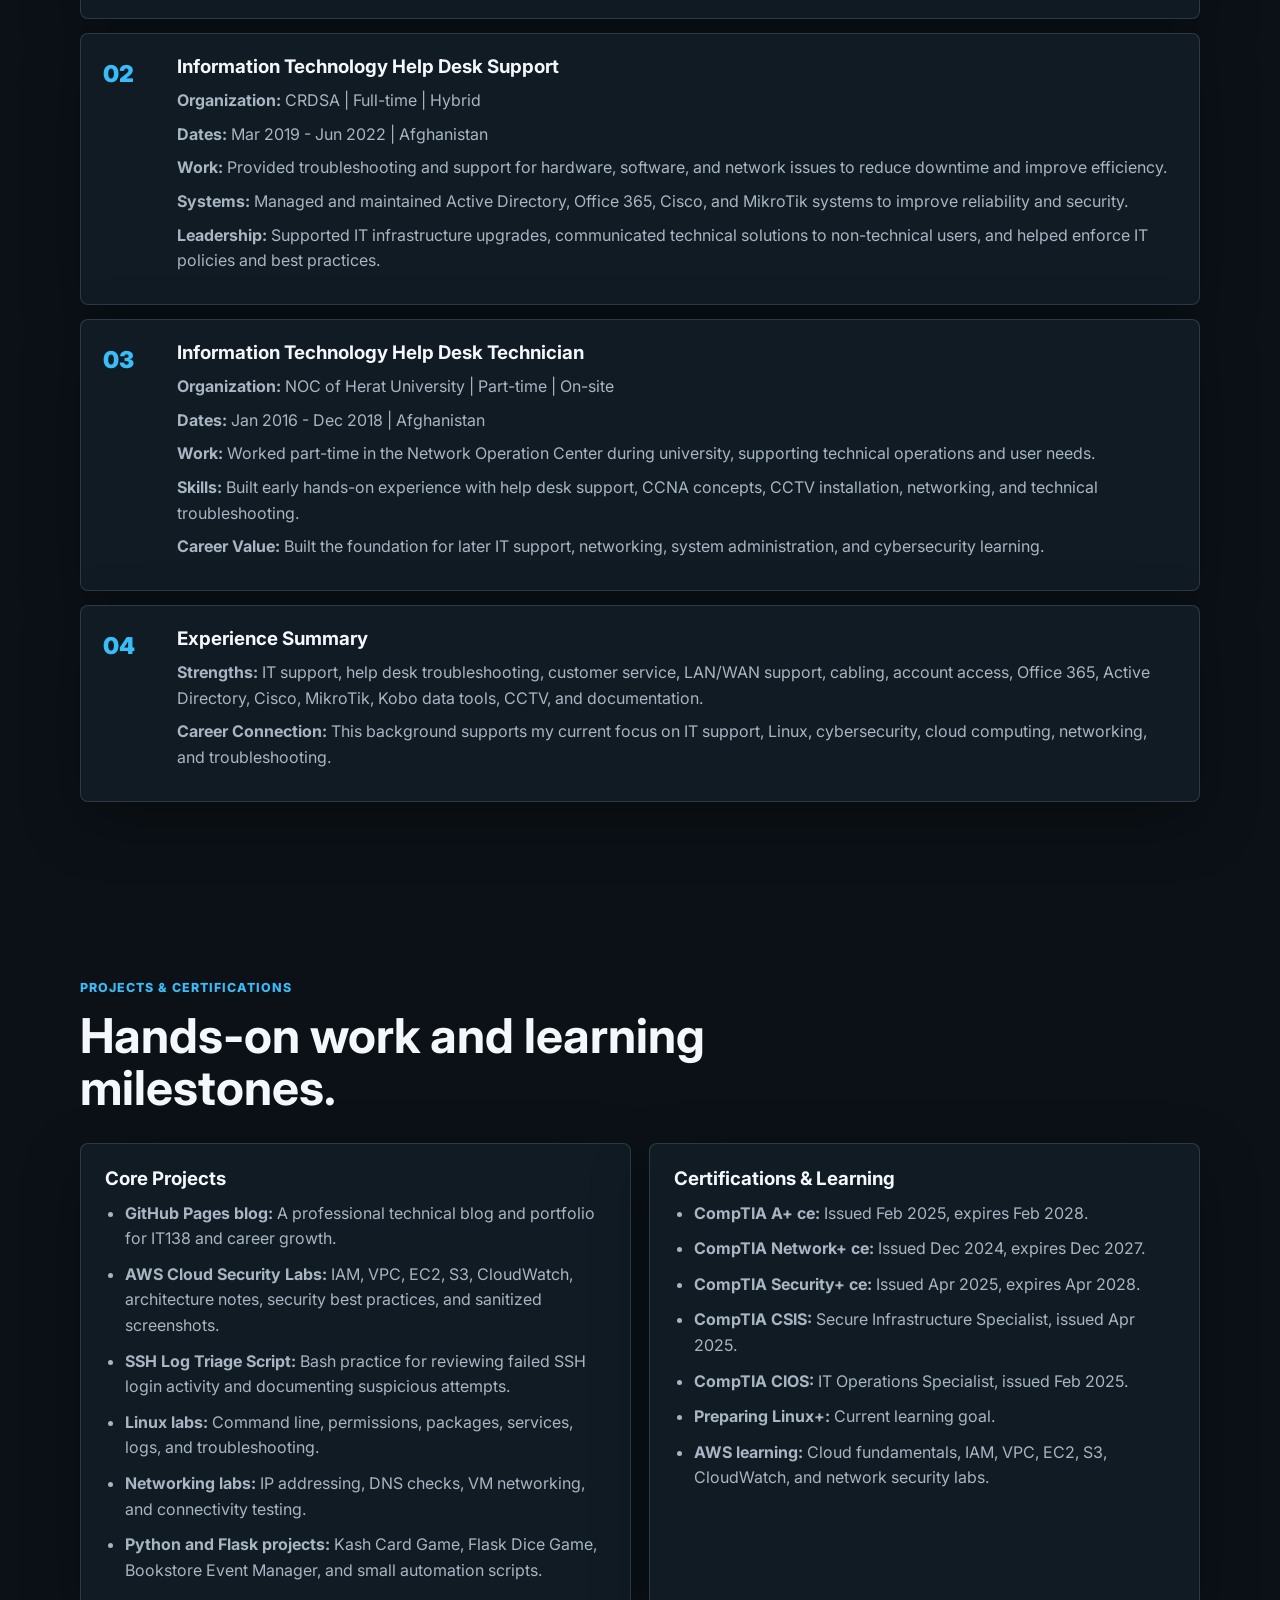
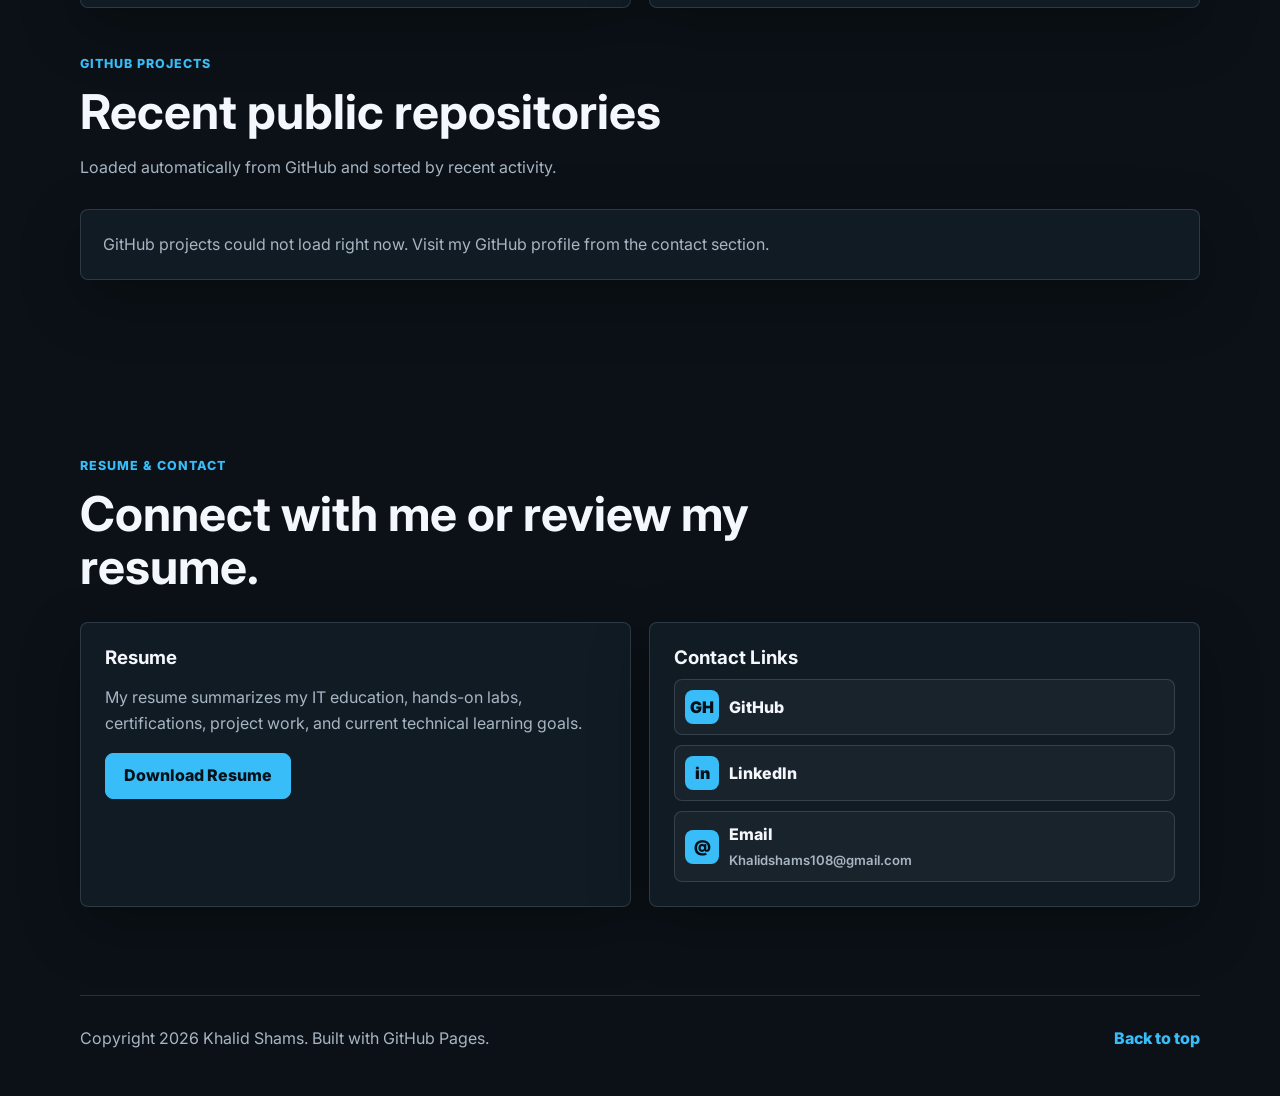
==== commit 8a603e4b: "Add weekly IT138 Linux blog post" ====
--- a/index.html
+++ b/index.html
@@ -157,6 +157,23 @@
       <div class="card-grid blog-grid">
         <article class="post-card reveal" data-category="linux">
           <span class="tag">Linux</span>
+          <h3>IT138 Linux Week 1: Terminal Navigation and File Management</h3>
+          <dl>
+            <dt>Objective</dt>
+            <dd>Start a weekly IT138 Linux blog series by practicing basic command-line navigation and file management.</dd>
+            <dt>Problem</dt>
+            <dd>New Linux users can get lost when moving between folders, reading files, and understanding where commands are being run.</dd>
+            <dt>What I Tried</dt>
+            <dd>Used pwd, ls, cd, mkdir, touch, cp, mv, rm, cat, less, and clear while taking notes on each command's purpose.</dd>
+            <dt>Solution</dt>
+            <dd>Created a repeatable workflow: check the current directory, list files, move carefully, create test files, and verify each change before continuing.</dd>
+            <dt>What I Learned</dt>
+            <dd>Linux becomes easier when I slow down, confirm my location, use clear folder names, and document the commands I practice each week.</dd>
+          </dl>
+        </article>
+
+        <article class="post-card reveal" data-category="linux">
+          <span class="tag">Linux</span>
           <h3>Useful Linux Commands for IT Students</h3>
           <dl>
             <dt>Objective</dt>
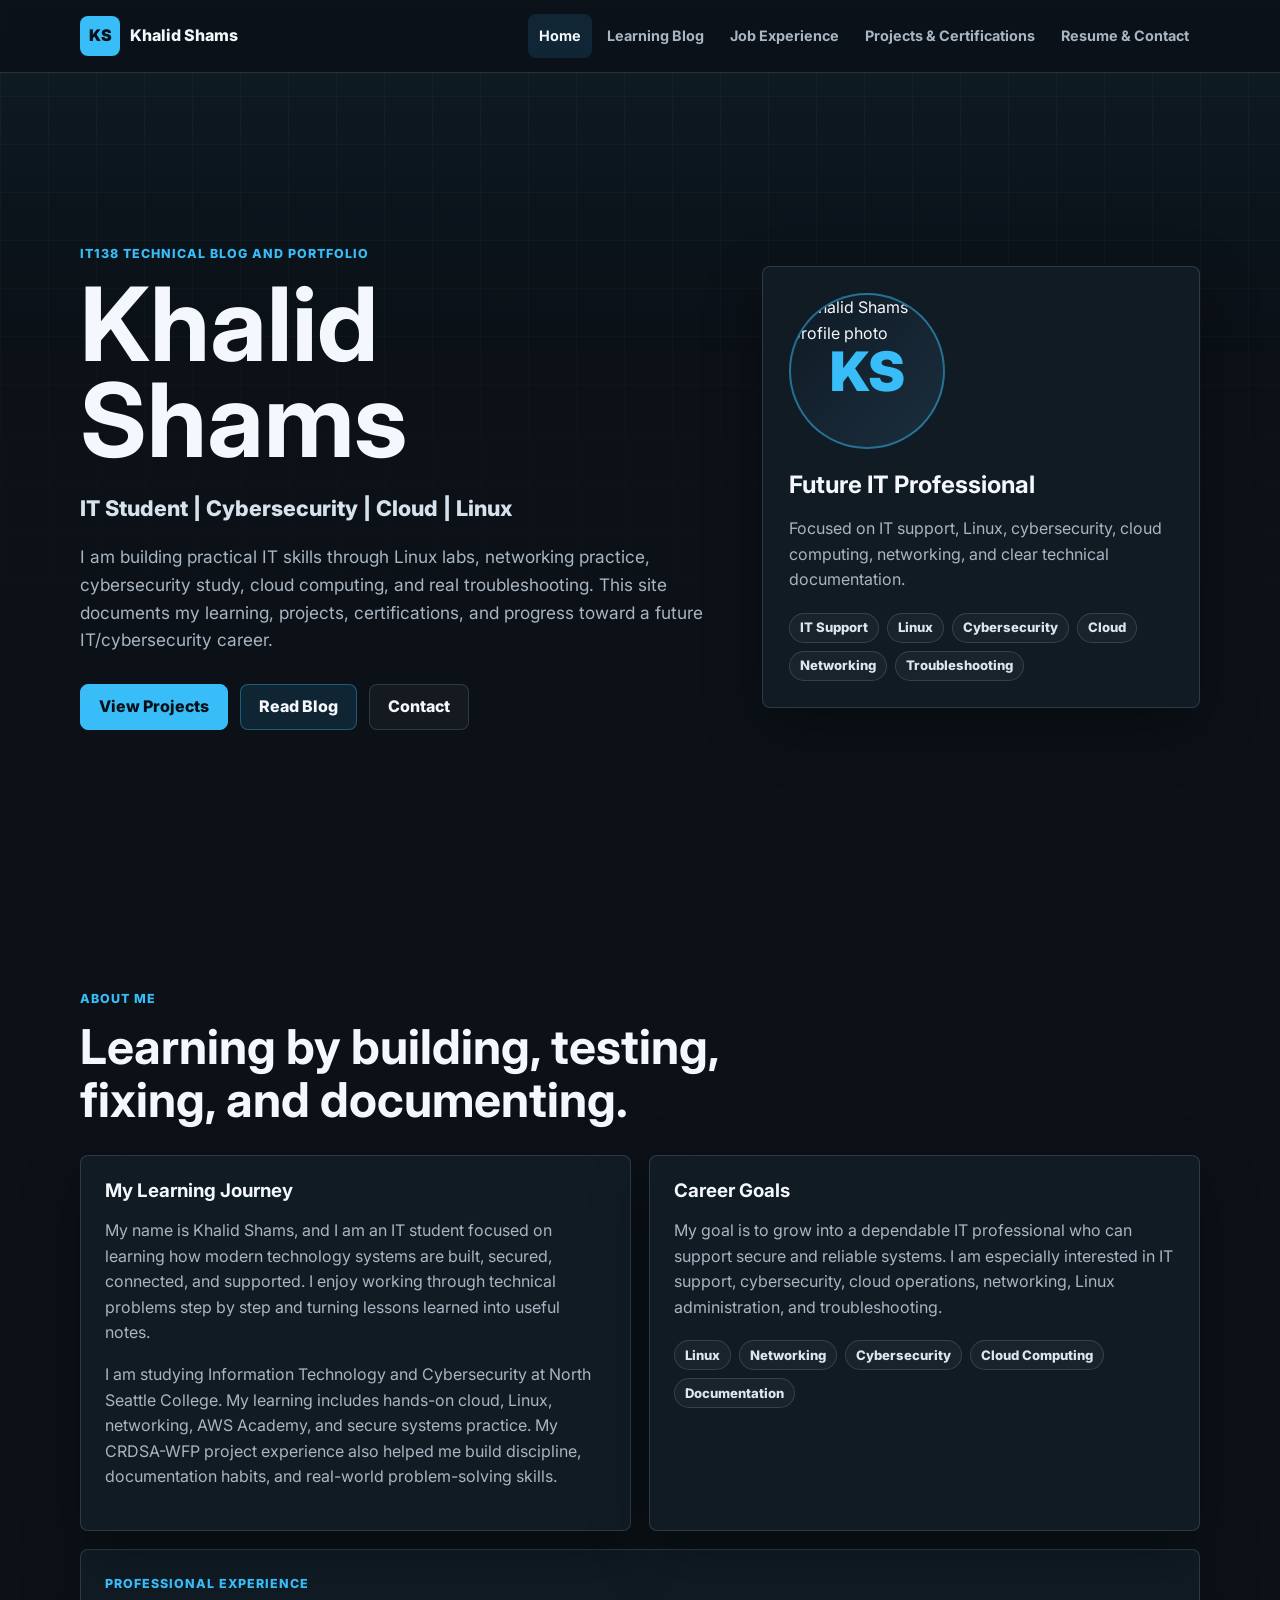
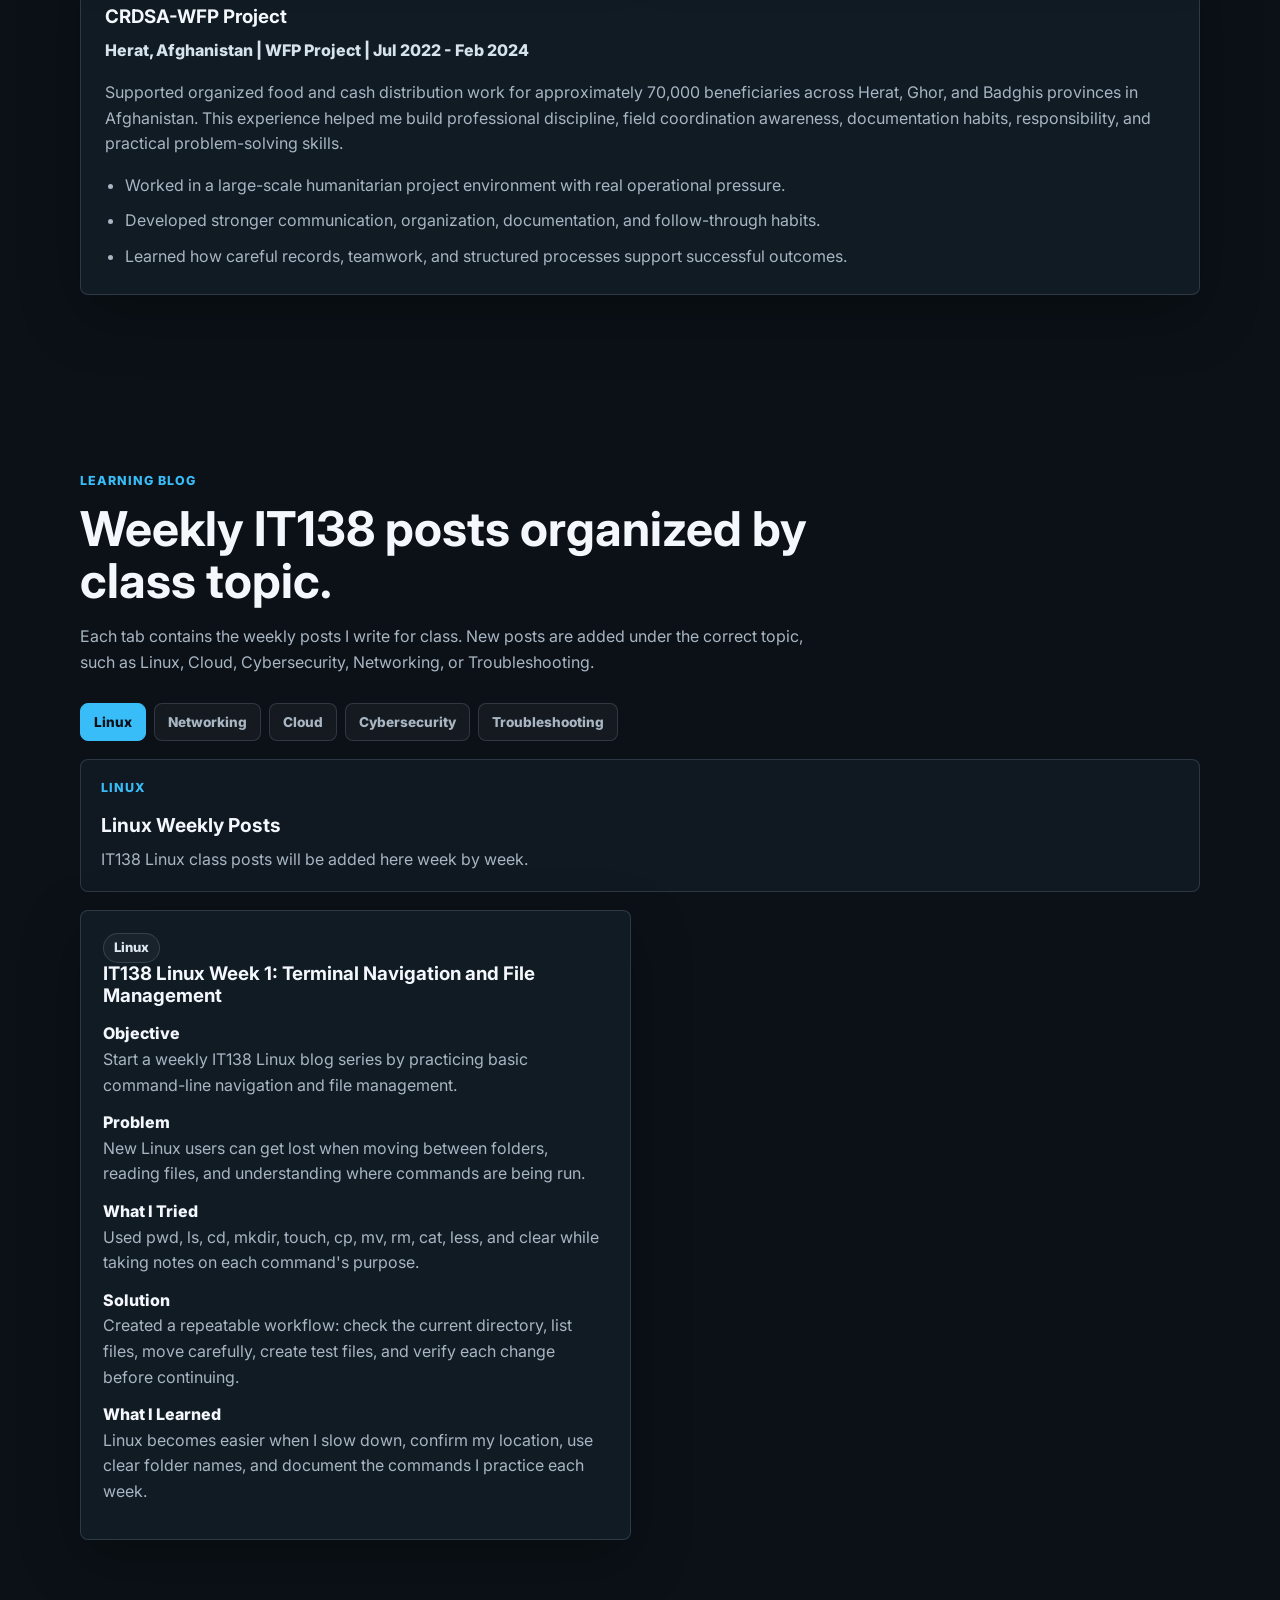
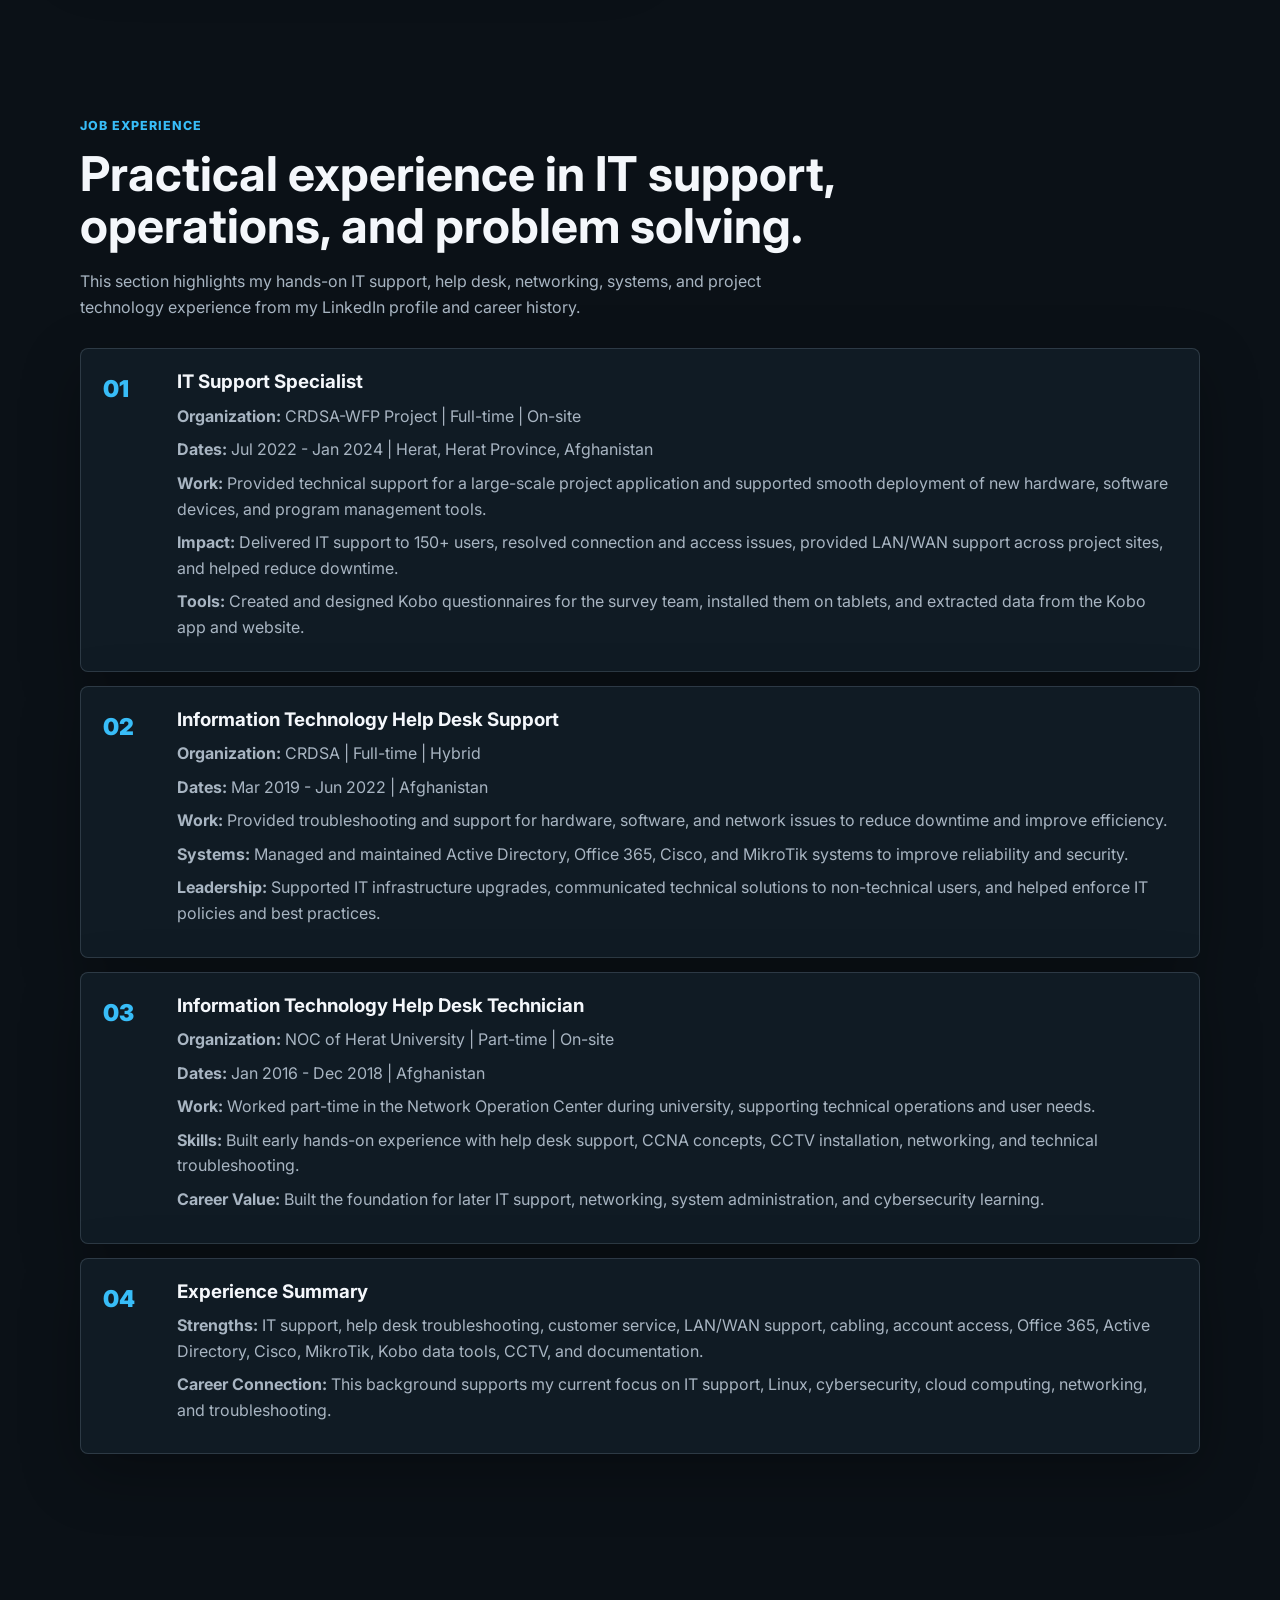
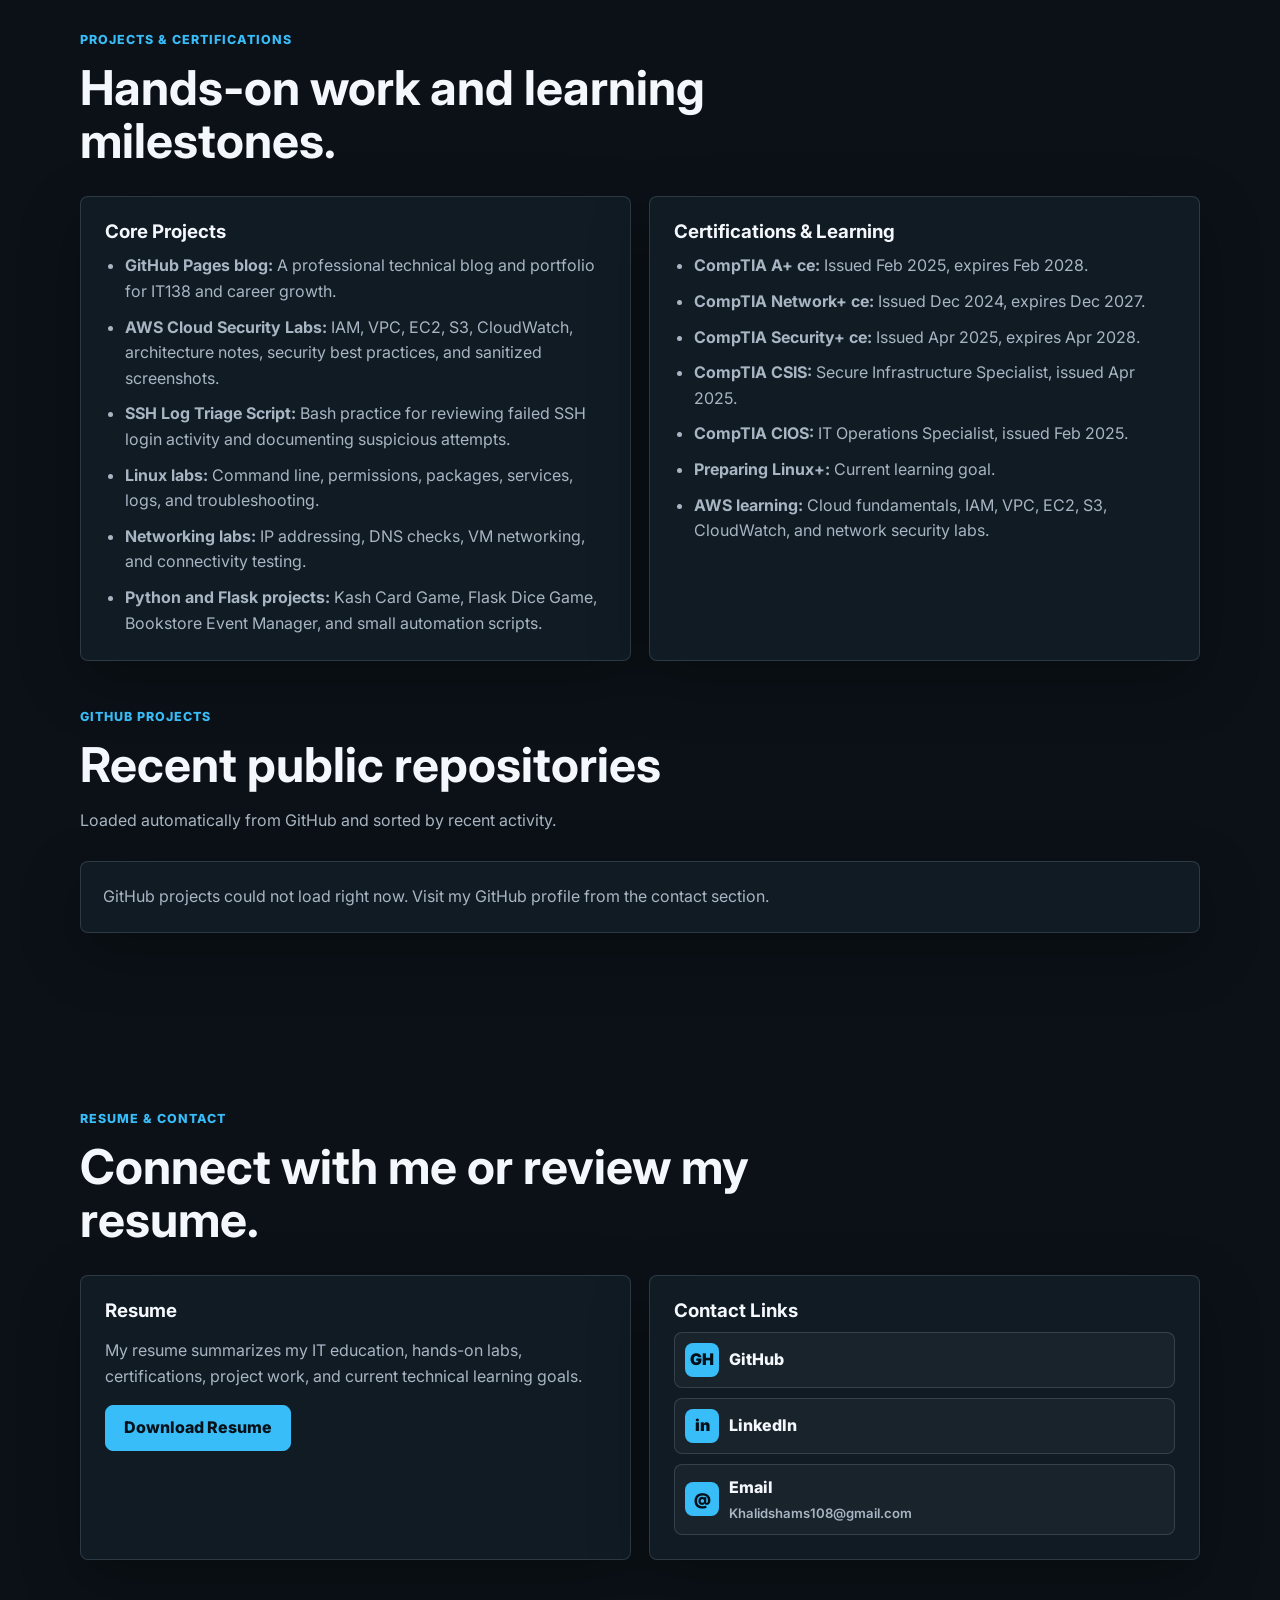
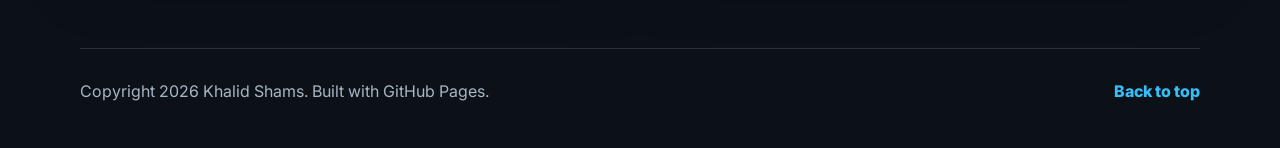
==== commit dc1175cd: "Organize weekly blog posts by topic tabs" ====
--- a/index.html
+++ b/index.html
@@ -138,20 +138,27 @@
     <section class="section" id="learning-blog">
       <div class="section-heading reveal">
         <p class="eyebrow">Learning Blog</p>
-        <h2>Weekly technical notes organized by category.</h2>
+        <h2>Weekly IT138 posts organized by class topic.</h2>
         <p>
-          Each post follows the same professional format: Objective, Problem, What I Tried,
-          Solution, and What I Learned.
+          Each tab contains the weekly posts I write for class. New posts are added under the
+          correct topic, such as Linux, Cloud, Cybersecurity, Networking, or Troubleshooting.
         </p>
       </div>
 
       <div class="filter-row reveal" aria-label="Blog categories">
-        <button class="filter-button active" data-filter="all" type="button">All</button>
-        <button class="filter-button" data-filter="linux" type="button">Linux</button>
+        <button class="filter-button active" data-filter="linux" type="button">Linux</button>
         <button class="filter-button" data-filter="networking" type="button">Networking</button>
         <button class="filter-button" data-filter="cloud" type="button">Cloud</button>
         <button class="filter-button" data-filter="cybersecurity" type="button">Cybersecurity</button>
         <button class="filter-button" data-filter="troubleshooting" type="button">Troubleshooting</button>
+      </div>
+
+      <div class="category-summary reveal" aria-live="polite">
+        <p class="eyebrow" id="activeCategoryLabel">Linux</p>
+        <h3 id="activeCategoryTitle">Linux Weekly Posts</h3>
+        <p id="activeCategoryDescription">
+          IT138 Linux class posts will be added here week by week.
+        </p>
       </div>
 
       <div class="card-grid blog-grid">
@@ -172,91 +179,8 @@
           </dl>
         </article>
 
-        <article class="post-card reveal" data-category="linux">
-          <span class="tag">Linux</span>
-          <h3>Useful Linux Commands for IT Students</h3>
-          <dl>
-            <dt>Objective</dt>
-            <dd>Practice terminal navigation, files, permissions, logs, and basic system checks.</dd>
-            <dt>Problem</dt>
-            <dd>Linux can feel confusing when commands, paths, and permissions are new.</dd>
-            <dt>What I Tried</dt>
-            <dd>Used commands such as pwd, ls, cd, cat, chmod, chown, systemctl, and journalctl.</dd>
-            <dt>Solution</dt>
-            <dd>Created repeatable notes and tested each command in lab scenarios.</dd>
-            <dt>What I Learned</dt>
-            <dd>Good Linux troubleshooting starts with location, permissions, service status, and logs.</dd>
-          </dl>
-        </article>
-
-        <article class="post-card reveal" data-category="networking">
-          <span class="tag">Networking</span>
-          <h3>DNS, IP Addresses, and Connectivity Checks</h3>
-          <dl>
-            <dt>Objective</dt>
-            <dd>Understand basic network troubleshooting from the local device to external services.</dd>
-            <dt>Problem</dt>
-            <dd>A system may be connected but still fail to reach websites or services.</dd>
-            <dt>What I Tried</dt>
-            <dd>Checked IP settings, gateway, DNS resolution, ping results, and browser behavior.</dd>
-            <dt>Solution</dt>
-            <dd>Used a layered process: local settings, gateway, DNS, firewall, then service status.</dd>
-            <dt>What I Learned</dt>
-            <dd>Networking problems are easier when each layer is tested in order.</dd>
-          </dl>
-        </article>
-
-        <article class="post-card reveal" data-category="cloud">
-          <span class="tag">Cloud</span>
-          <h3>Launching an AWS EC2 Instance Safely</h3>
-          <dl>
-            <dt>Objective</dt>
-            <dd>Practice cloud server setup, IAM, VPC, EC2, S3, CloudWatch, and secure remote access basics.</dd>
-            <dt>Problem</dt>
-            <dd>Cloud servers require correct keys, security groups, regions, and cost awareness.</dd>
-            <dt>What I Tried</dt>
-            <dd>Launched EC2, created a key pair, reviewed inbound rules, studied IAM and VPC basics, and connected with SSH.</dd>
-            <dt>Solution</dt>
-            <dd>Allowed only needed access, named resources clearly, and shut down unused labs.</dd>
-            <dt>What I Learned</dt>
-            <dd>Cloud work requires both technical setup and responsible security habits.</dd>
-          </dl>
-        </article>
-
-        <article class="post-card reveal" data-category="cybersecurity">
-          <span class="tag">Cybersecurity</span>
-          <h3>Security Habits for New IT Professionals</h3>
-          <dl>
-            <dt>Objective</dt>
-            <dd>Build daily habits that reduce risk in labs and real environments.</dd>
-            <dt>Problem</dt>
-            <dd>Small mistakes in passwords, updates, permissions, or access rules can create risk.</dd>
-            <dt>What I Tried</dt>
-            <dd>Reviewed MFA, least privilege, patching, password hygiene, and secure SSH access.</dd>
-            <dt>Solution</dt>
-            <dd>Used checklists for access, updates, backups, and documentation.</dd>
-            <dt>What I Learned</dt>
-            <dd>Security is not only tools; it is careful behavior repeated consistently.</dd>
-          </dl>
-        </article>
-
-        <article class="post-card reveal" data-category="troubleshooting">
-          <span class="tag">Troubleshooting</span>
-          <h3>How I Approach Technical Problems</h3>
-          <dl>
-            <dt>Objective</dt>
-            <dd>Create a calm process for diagnosing IT issues.</dd>
-            <dt>Problem</dt>
-            <dd>Jumping to fixes too quickly can waste time or hide the real cause.</dd>
-            <dt>What I Tried</dt>
-            <dd>Wrote down symptoms, reproduced the issue, checked logs, and tested one change at a time.</dd>
-            <dt>Solution</dt>
-            <dd>Used a simple process: observe, isolate, test, document, and verify.</dd>
-            <dt>What I Learned</dt>
-            <dd>Strong troubleshooting is organized thinking plus good documentation.</dd>
-          </dl>
-        </article>
-      </div>
+      </div>
+      <p class="empty-posts" id="emptyPosts" hidden>No posts have been added to this topic yet.</p>
     </section>
 
     <section class="section" id="job-experience">
--- a/assets/css/styles.css
+++ b/assets/css/styles.css
@@ -388,6 +388,23 @@
   color: #061018;
 }
 
+.category-summary {
+  margin: 0 0 18px;
+  padding: 18px 20px;
+  border: 1px solid var(--line);
+  border-radius: var(--radius);
+  background: rgba(18, 29, 39, 0.72);
+}
+
+.category-summary h3 {
+  margin: 0 0 6px;
+  font-size: 1.2rem;
+}
+
+.category-summary p:last-child {
+  margin: 0;
+}
+
 .card-grid,
 .repo-grid {
   display: grid;
@@ -412,6 +429,14 @@
 
 .post-card dd {
   margin: 0 0 12px;
+  color: var(--muted);
+}
+
+.empty-posts {
+  margin: 0;
+  padding: 18px 20px;
+  border: 1px dashed rgba(168, 181, 194, 0.35);
+  border-radius: var(--radius);
   color: var(--muted);
 }
 
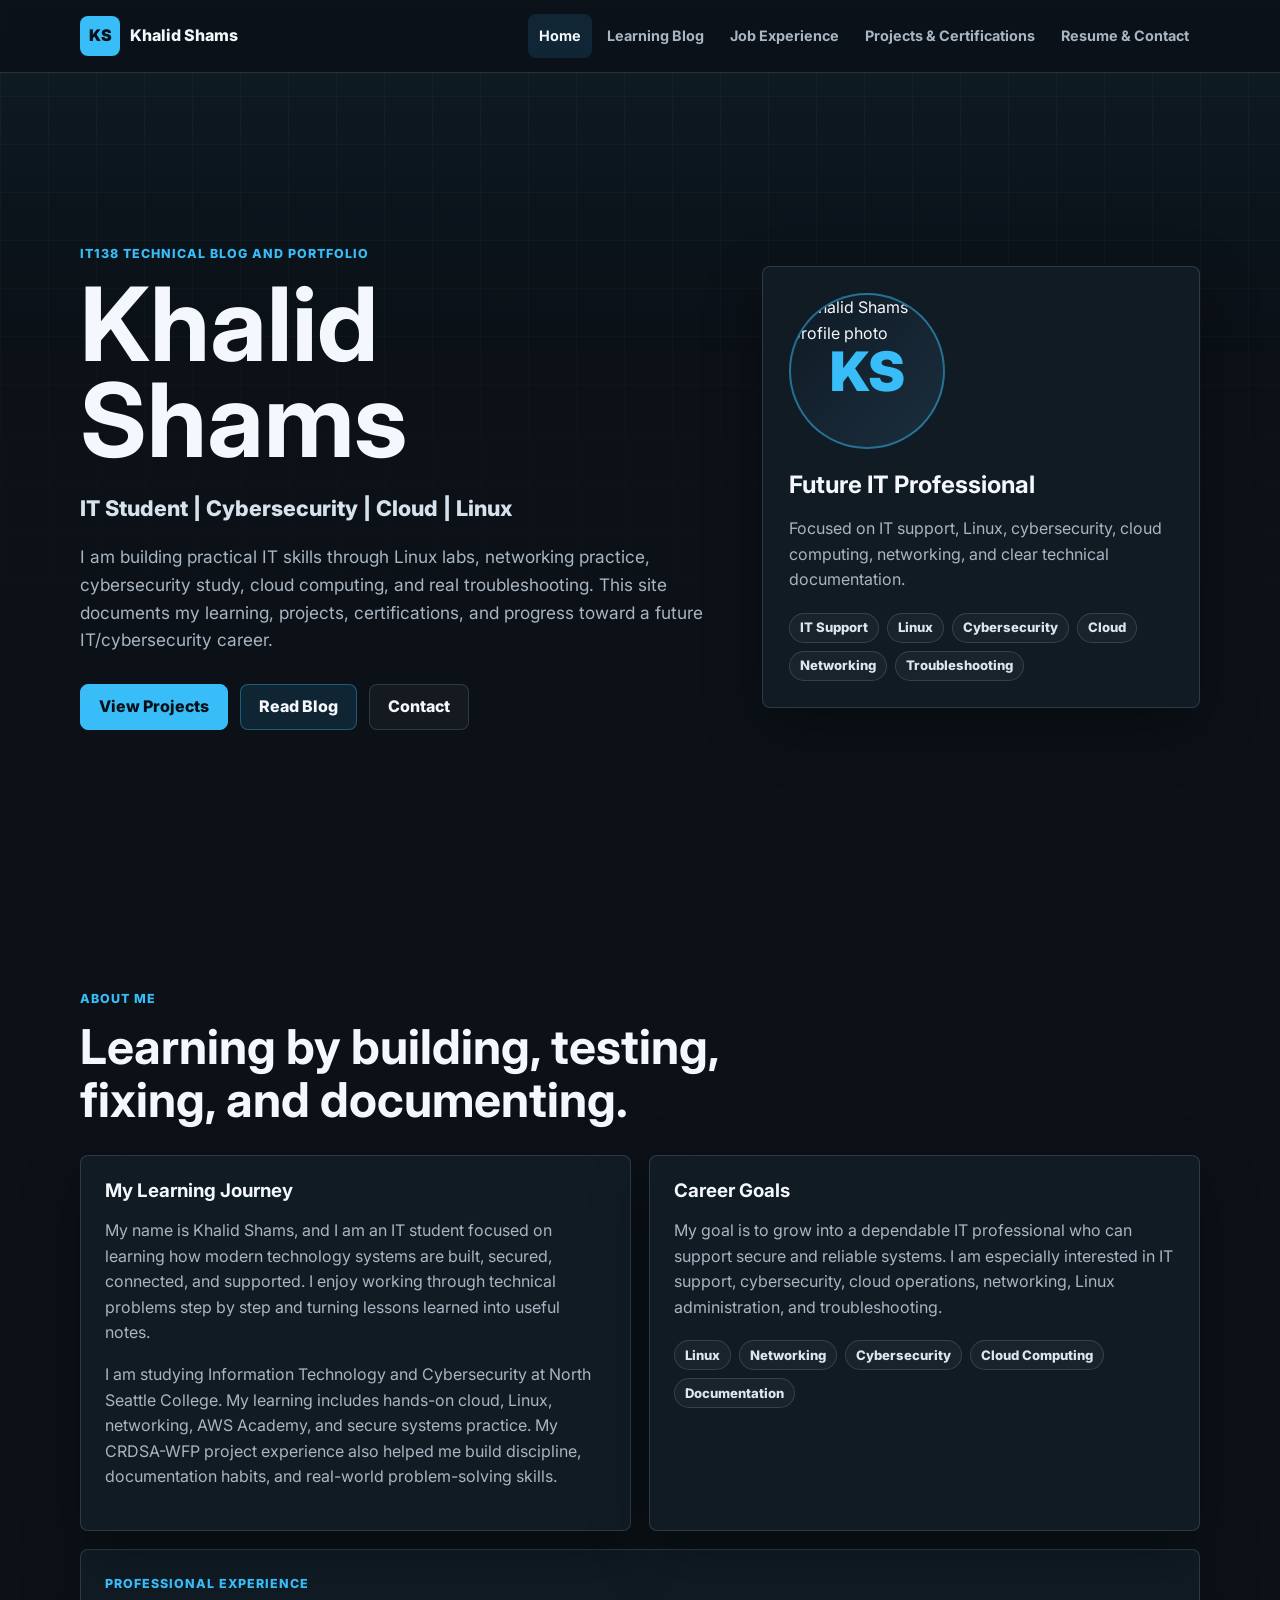
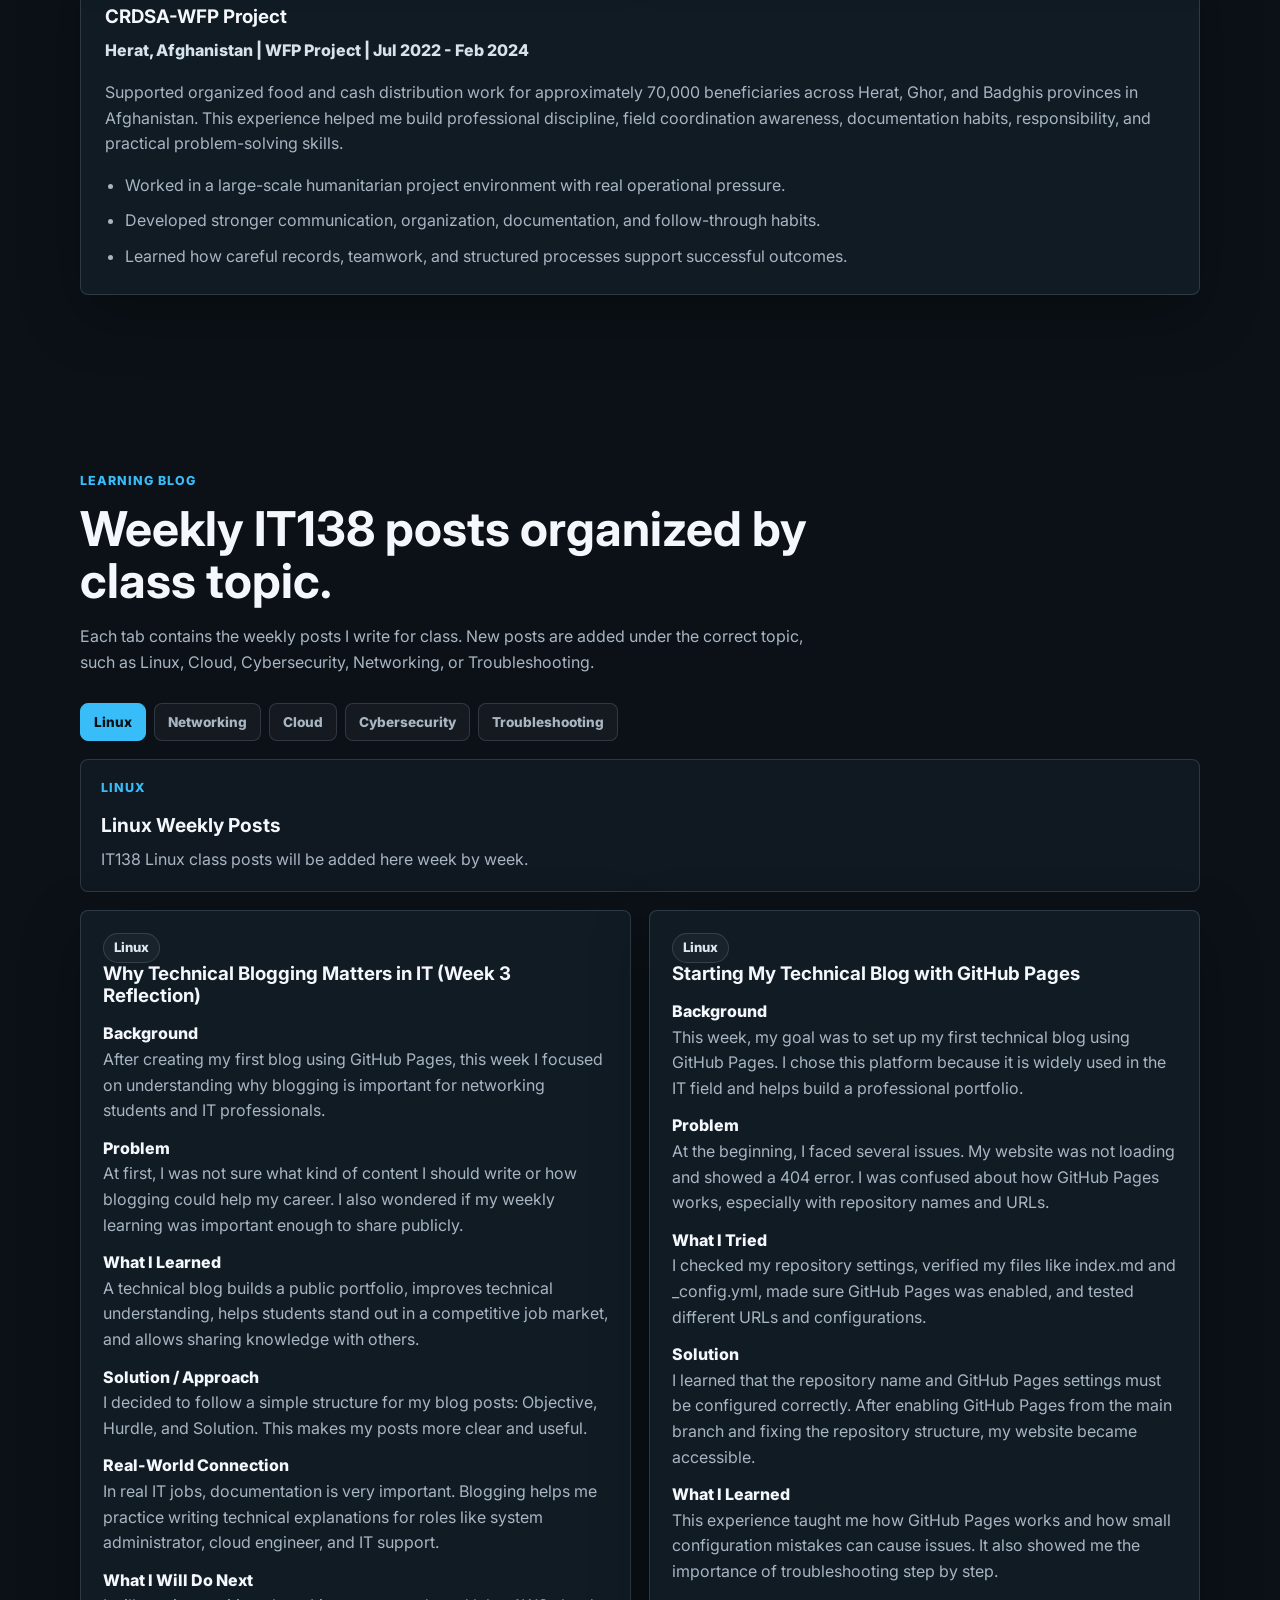
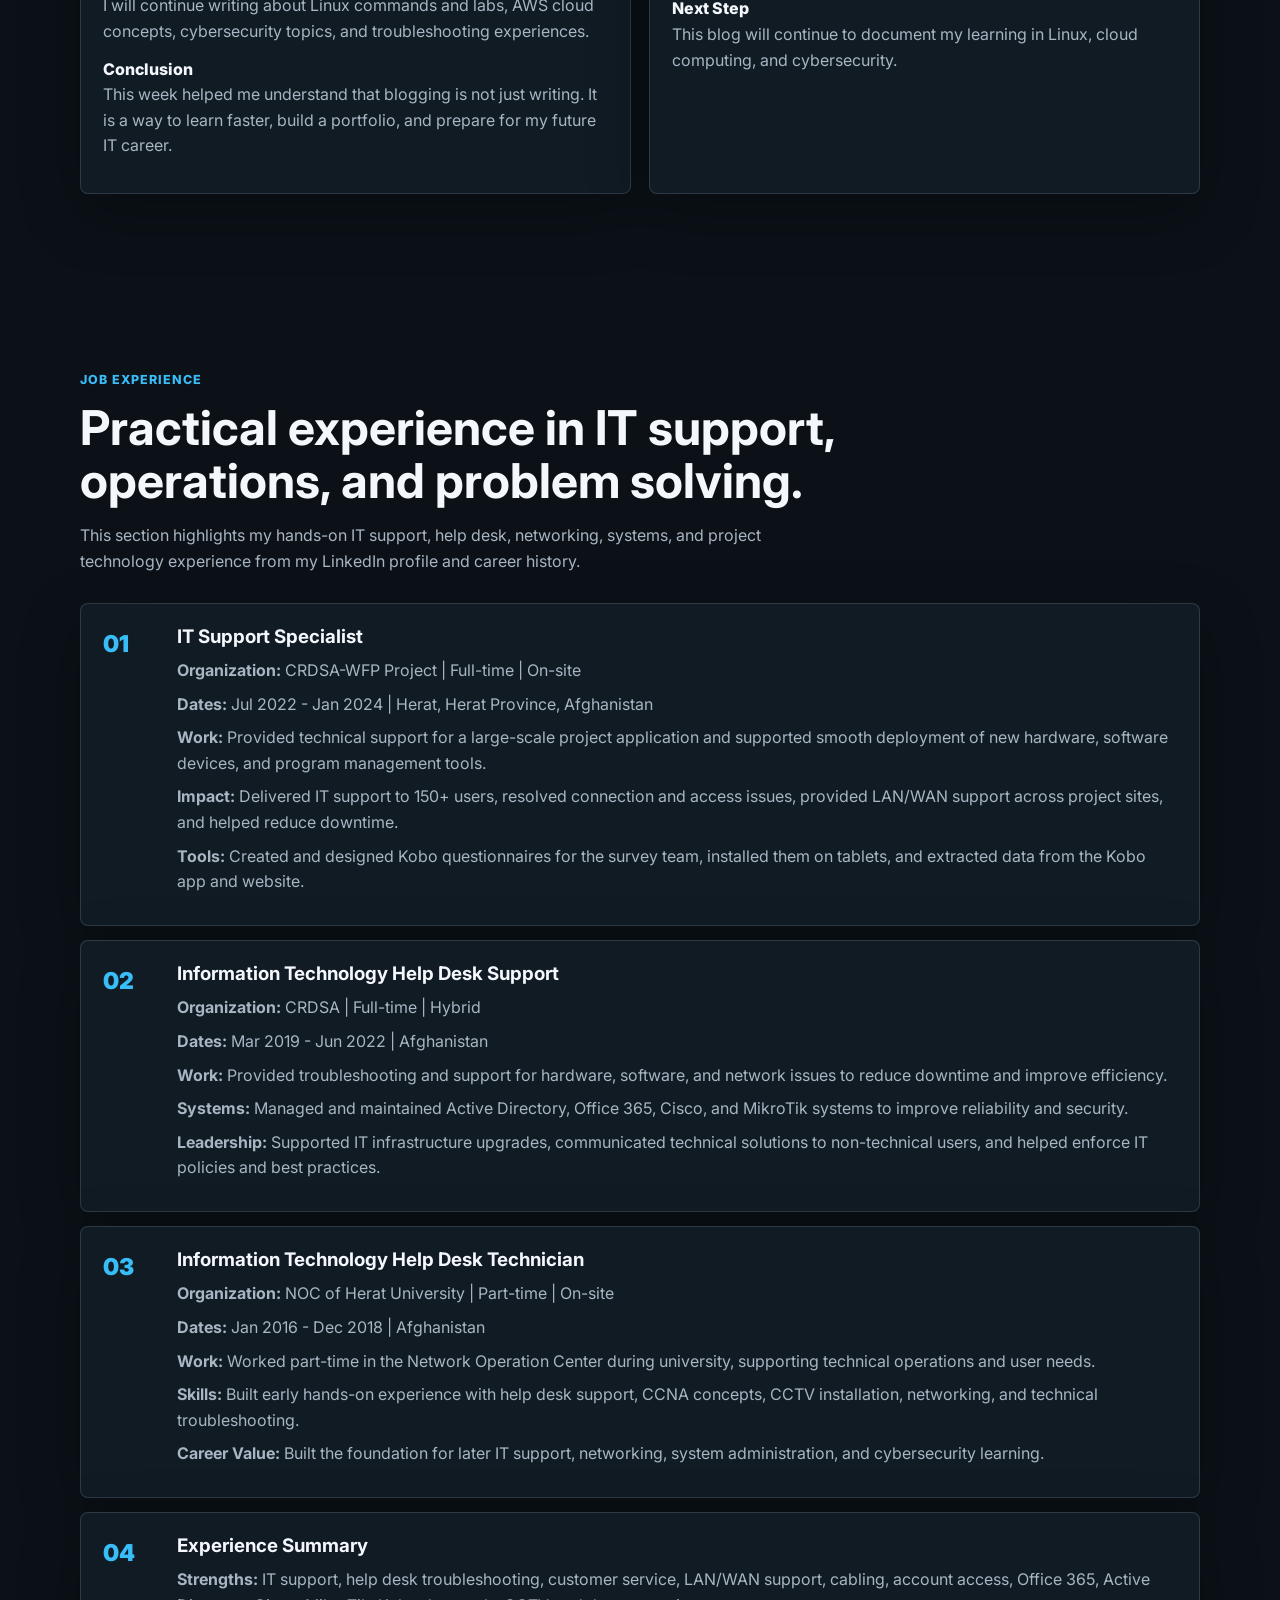
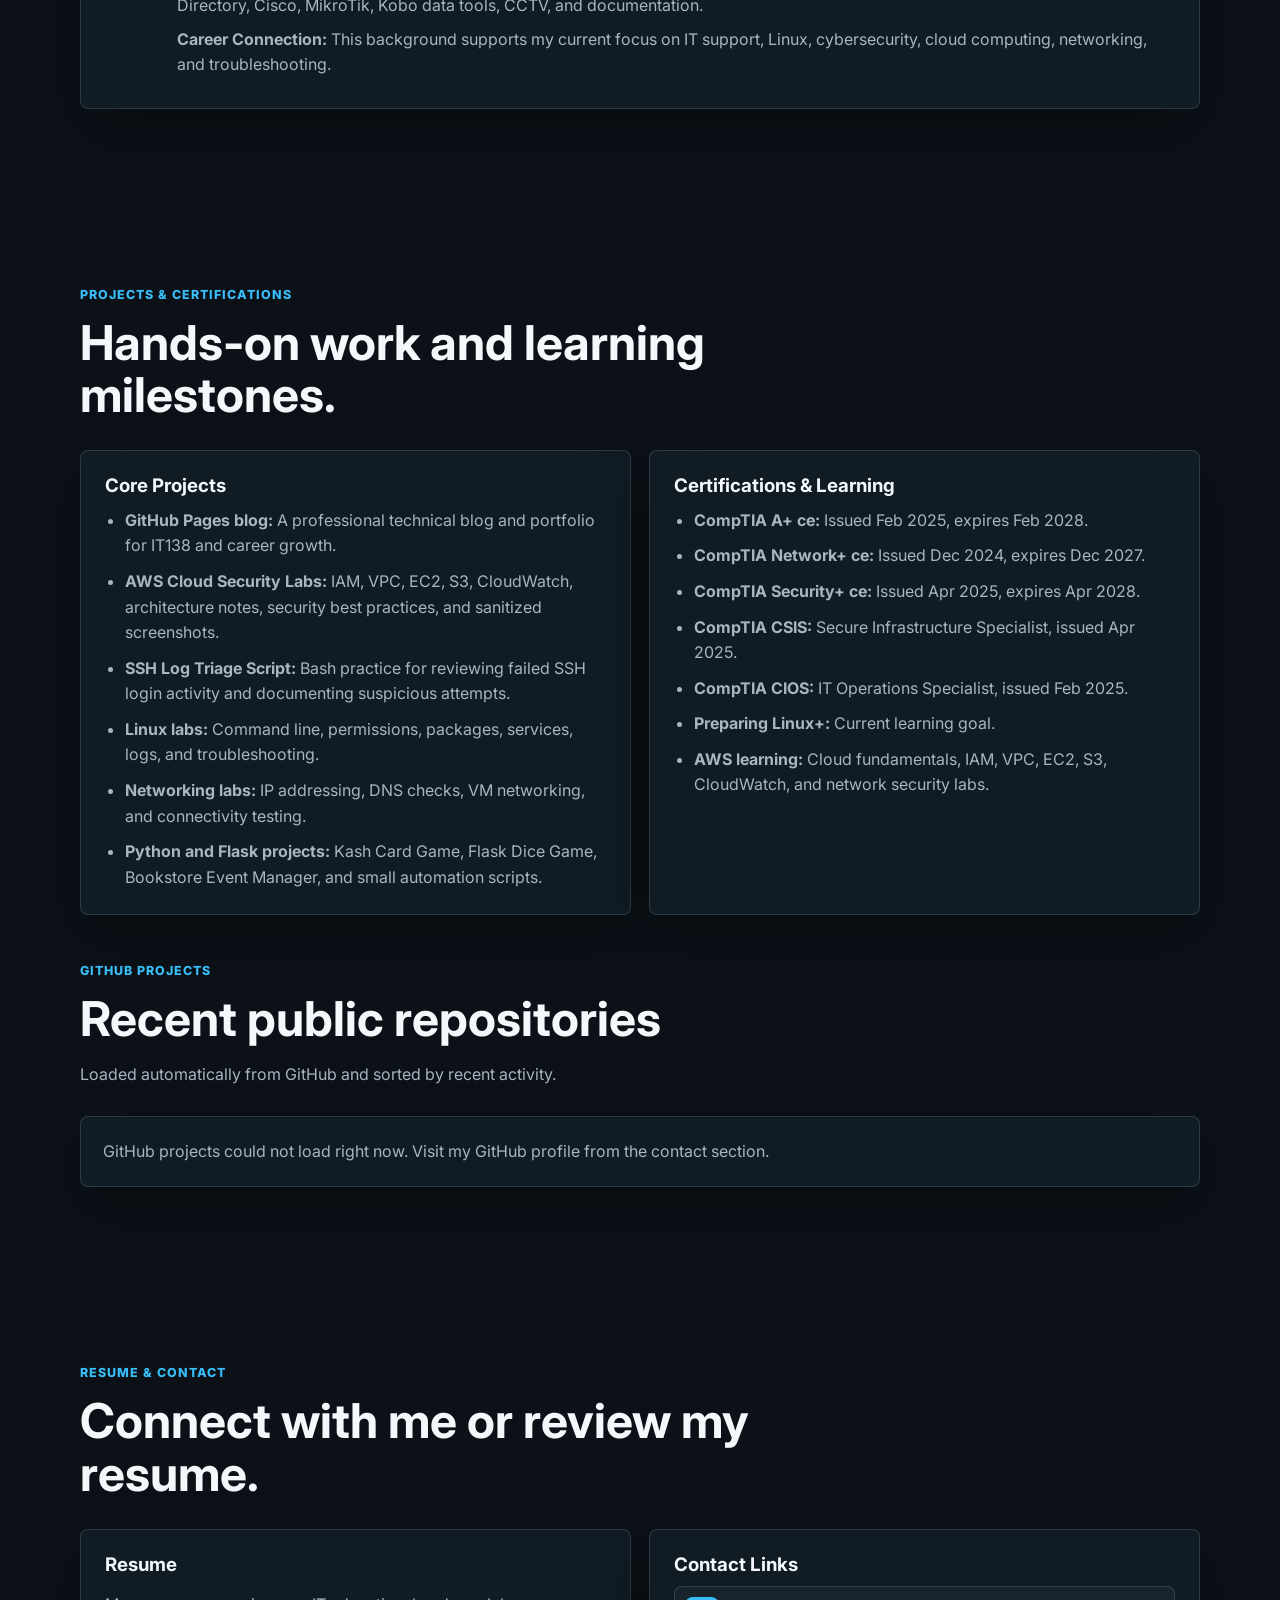
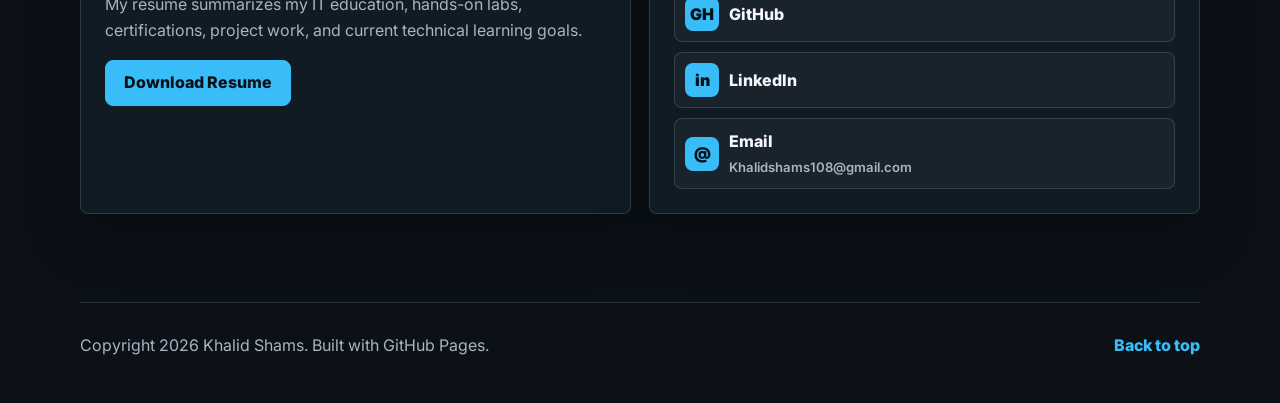
==== commit 2304a4cd: "Add IT138 weekly blog posts" ====
--- a/index.html
+++ b/index.html
@@ -164,18 +164,41 @@
       <div class="card-grid blog-grid">
         <article class="post-card reveal" data-category="linux">
           <span class="tag">Linux</span>
-          <h3>IT138 Linux Week 1: Terminal Navigation and File Management</h3>
+          <h3>Why Technical Blogging Matters in IT (Week 3 Reflection)</h3>
           <dl>
-            <dt>Objective</dt>
-            <dd>Start a weekly IT138 Linux blog series by practicing basic command-line navigation and file management.</dd>
+            <dt>Background</dt>
+            <dd>After creating my first blog using GitHub Pages, this week I focused on understanding why blogging is important for networking students and IT professionals.</dd>
             <dt>Problem</dt>
-            <dd>New Linux users can get lost when moving between folders, reading files, and understanding where commands are being run.</dd>
+            <dd>At first, I was not sure what kind of content I should write or how blogging could help my career. I also wondered if my weekly learning was important enough to share publicly.</dd>
+            <dt>What I Learned</dt>
+            <dd>A technical blog builds a public portfolio, improves technical understanding, helps students stand out in a competitive job market, and allows sharing knowledge with others.</dd>
+            <dt>Solution / Approach</dt>
+            <dd>I decided to follow a simple structure for my blog posts: Objective, Hurdle, and Solution. This makes my posts more clear and useful.</dd>
+            <dt>Real-World Connection</dt>
+            <dd>In real IT jobs, documentation is very important. Blogging helps me practice writing technical explanations for roles like system administrator, cloud engineer, and IT support.</dd>
+            <dt>What I Will Do Next</dt>
+            <dd>I will continue writing about Linux commands and labs, AWS cloud concepts, cybersecurity topics, and troubleshooting experiences.</dd>
+            <dt>Conclusion</dt>
+            <dd>This week helped me understand that blogging is not just writing. It is a way to learn faster, build a portfolio, and prepare for my future IT career.</dd>
+          </dl>
+        </article>
+
+        <article class="post-card reveal" data-category="linux">
+          <span class="tag">Linux</span>
+          <h3>Starting My Technical Blog with GitHub Pages</h3>
+          <dl>
+            <dt>Background</dt>
+            <dd>This week, my goal was to set up my first technical blog using GitHub Pages. I chose this platform because it is widely used in the IT field and helps build a professional portfolio.</dd>
+            <dt>Problem</dt>
+            <dd>At the beginning, I faced several issues. My website was not loading and showed a 404 error. I was confused about how GitHub Pages works, especially with repository names and URLs.</dd>
             <dt>What I Tried</dt>
-            <dd>Used pwd, ls, cd, mkdir, touch, cp, mv, rm, cat, less, and clear while taking notes on each command's purpose.</dd>
+            <dd>I checked my repository settings, verified my files like index.md and _config.yml, made sure GitHub Pages was enabled, and tested different URLs and configurations.</dd>
             <dt>Solution</dt>
-            <dd>Created a repeatable workflow: check the current directory, list files, move carefully, create test files, and verify each change before continuing.</dd>
+            <dd>I learned that the repository name and GitHub Pages settings must be configured correctly. After enabling GitHub Pages from the main branch and fixing the repository structure, my website became accessible.</dd>
             <dt>What I Learned</dt>
-            <dd>Linux becomes easier when I slow down, confirm my location, use clear folder names, and document the commands I practice each week.</dd>
+            <dd>This experience taught me how GitHub Pages works and how small configuration mistakes can cause issues. It also showed me the importance of troubleshooting step by step.</dd>
+            <dt>Next Step</dt>
+            <dd>This blog will continue to document my learning in Linux, cloud computing, and cybersecurity.</dd>
           </dl>
         </article>
 
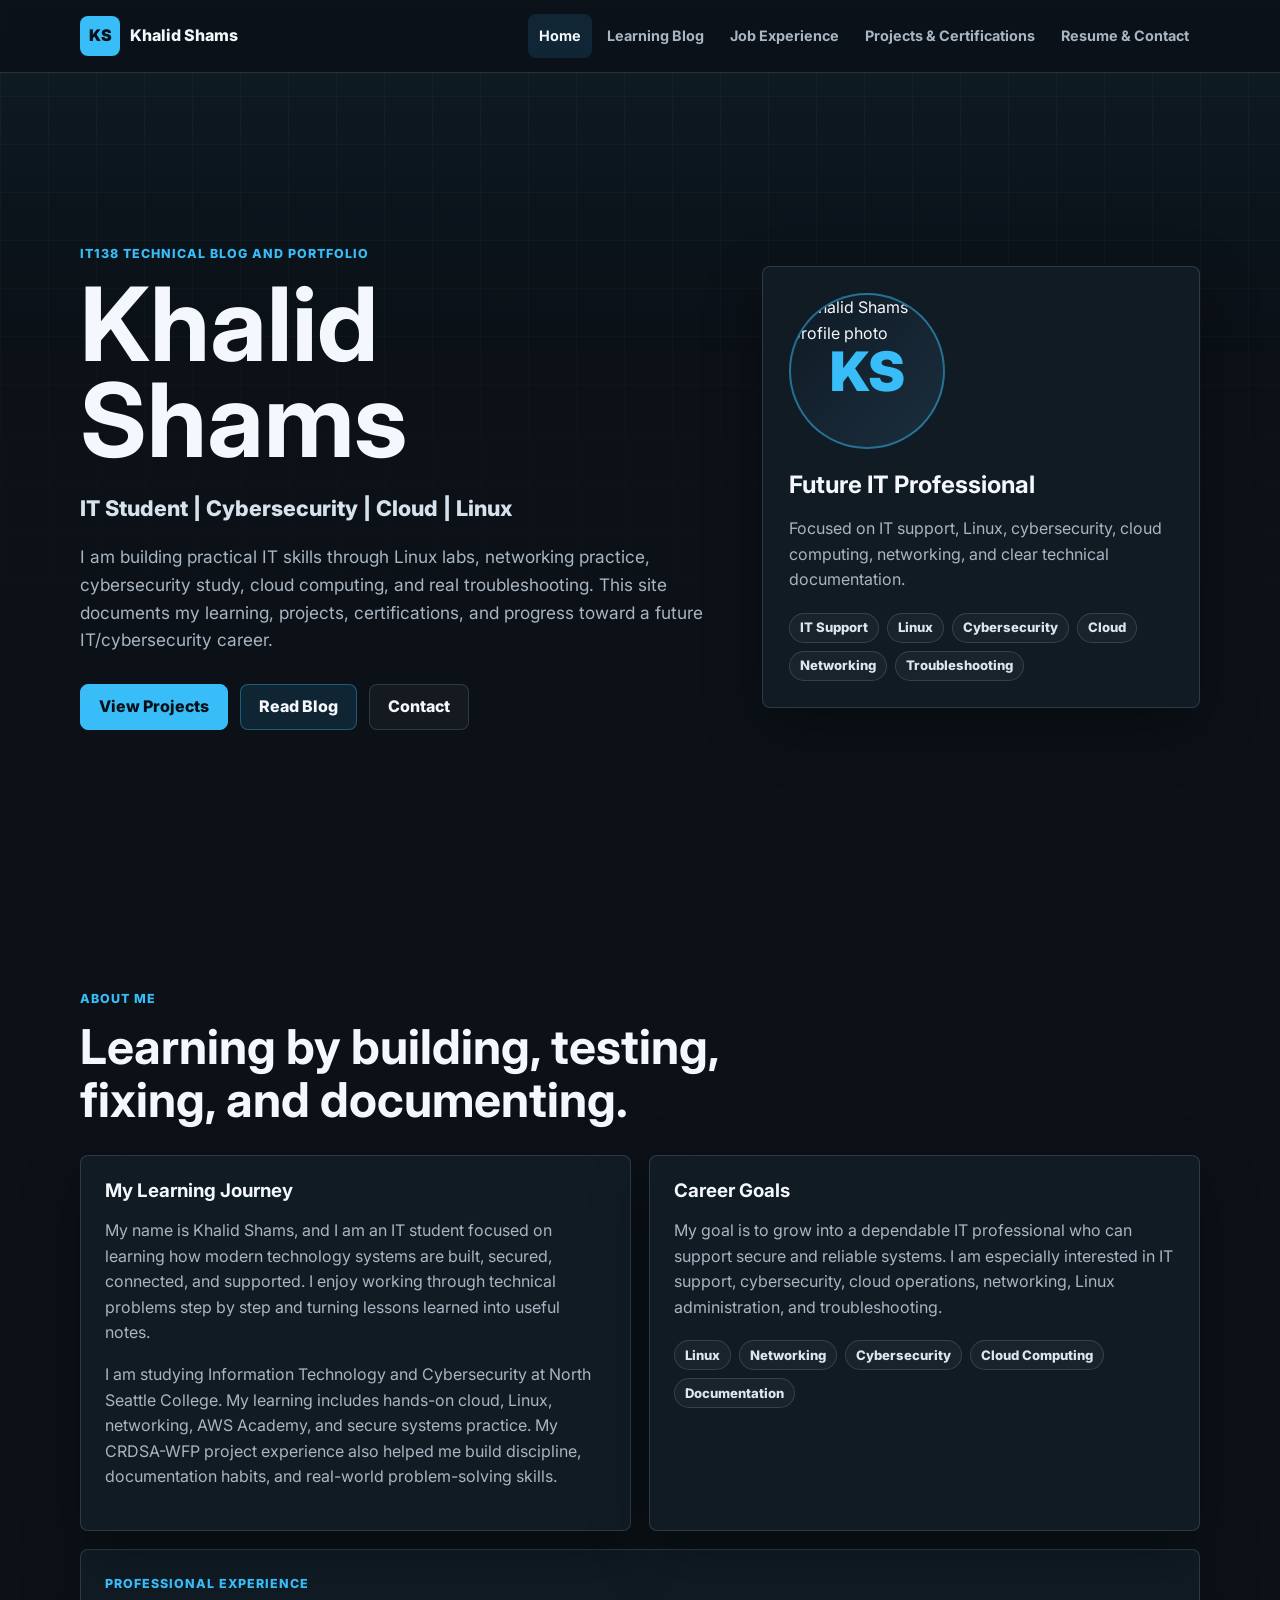
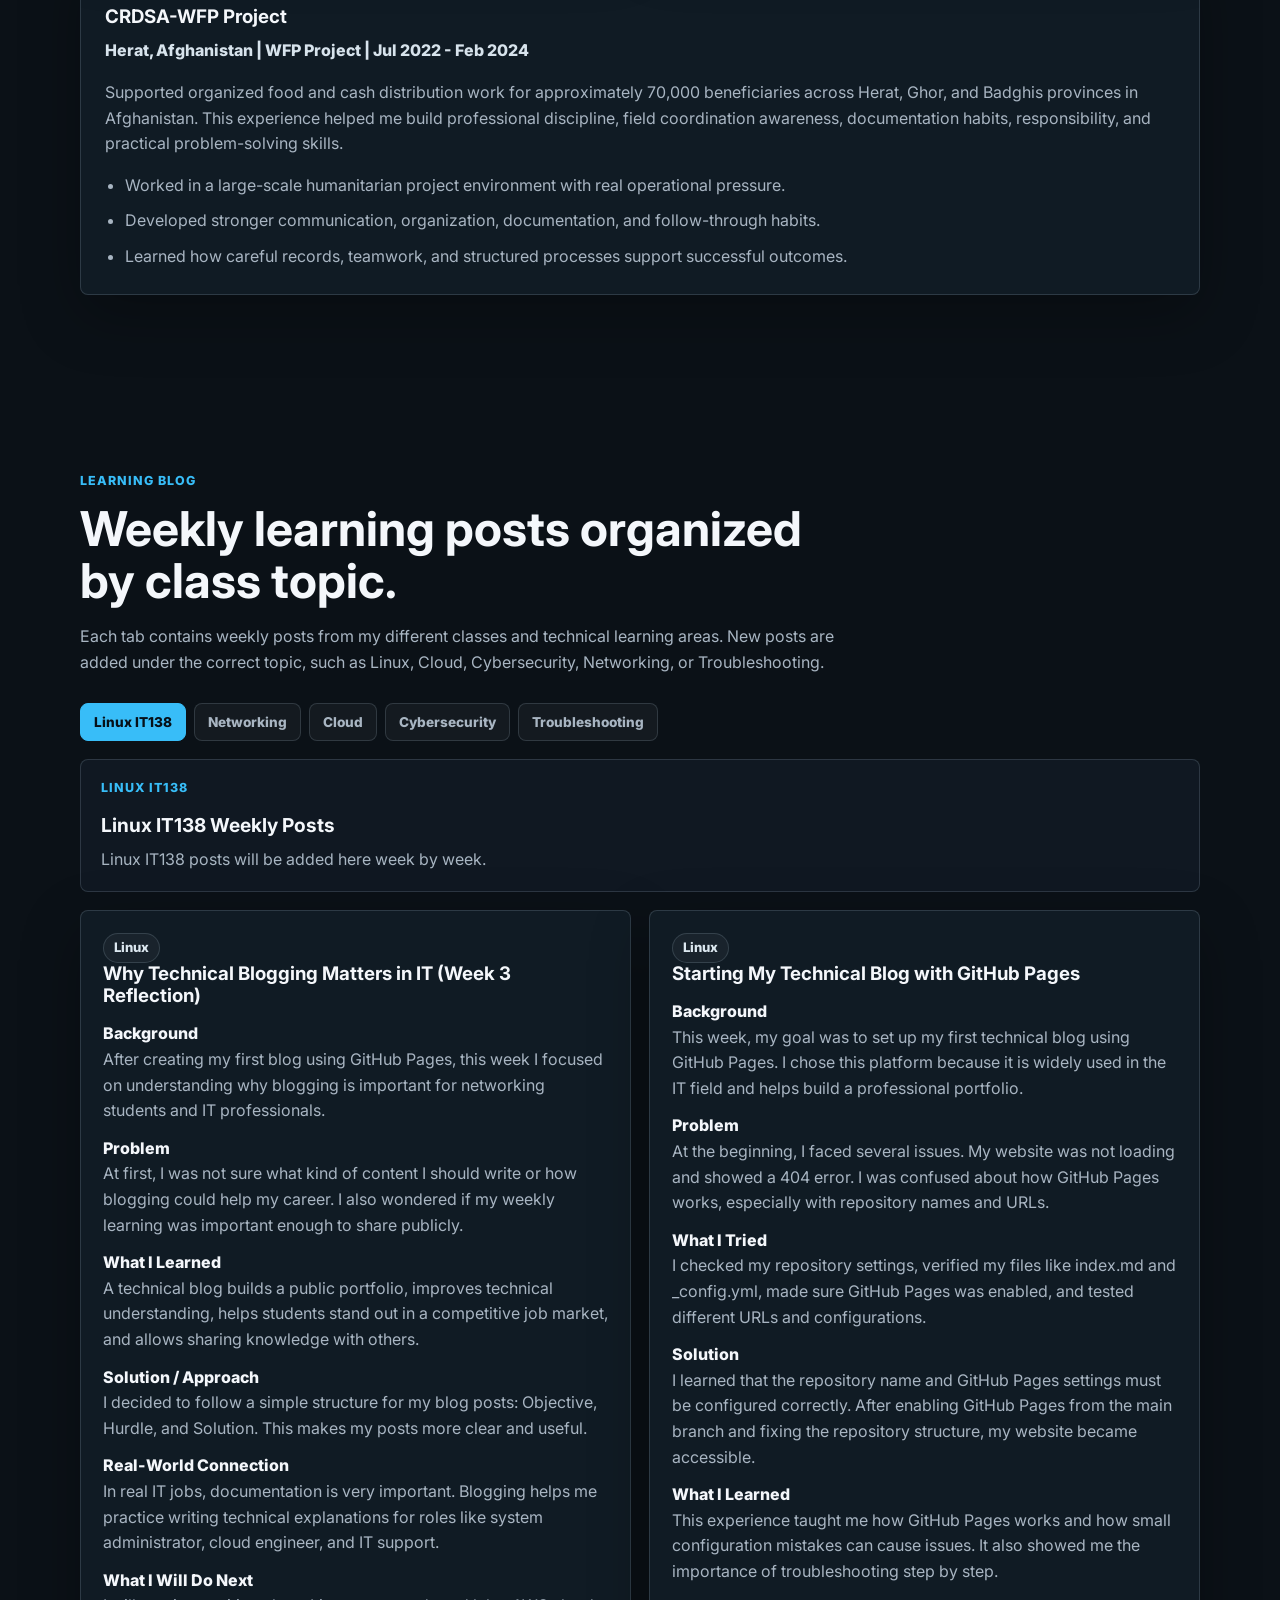
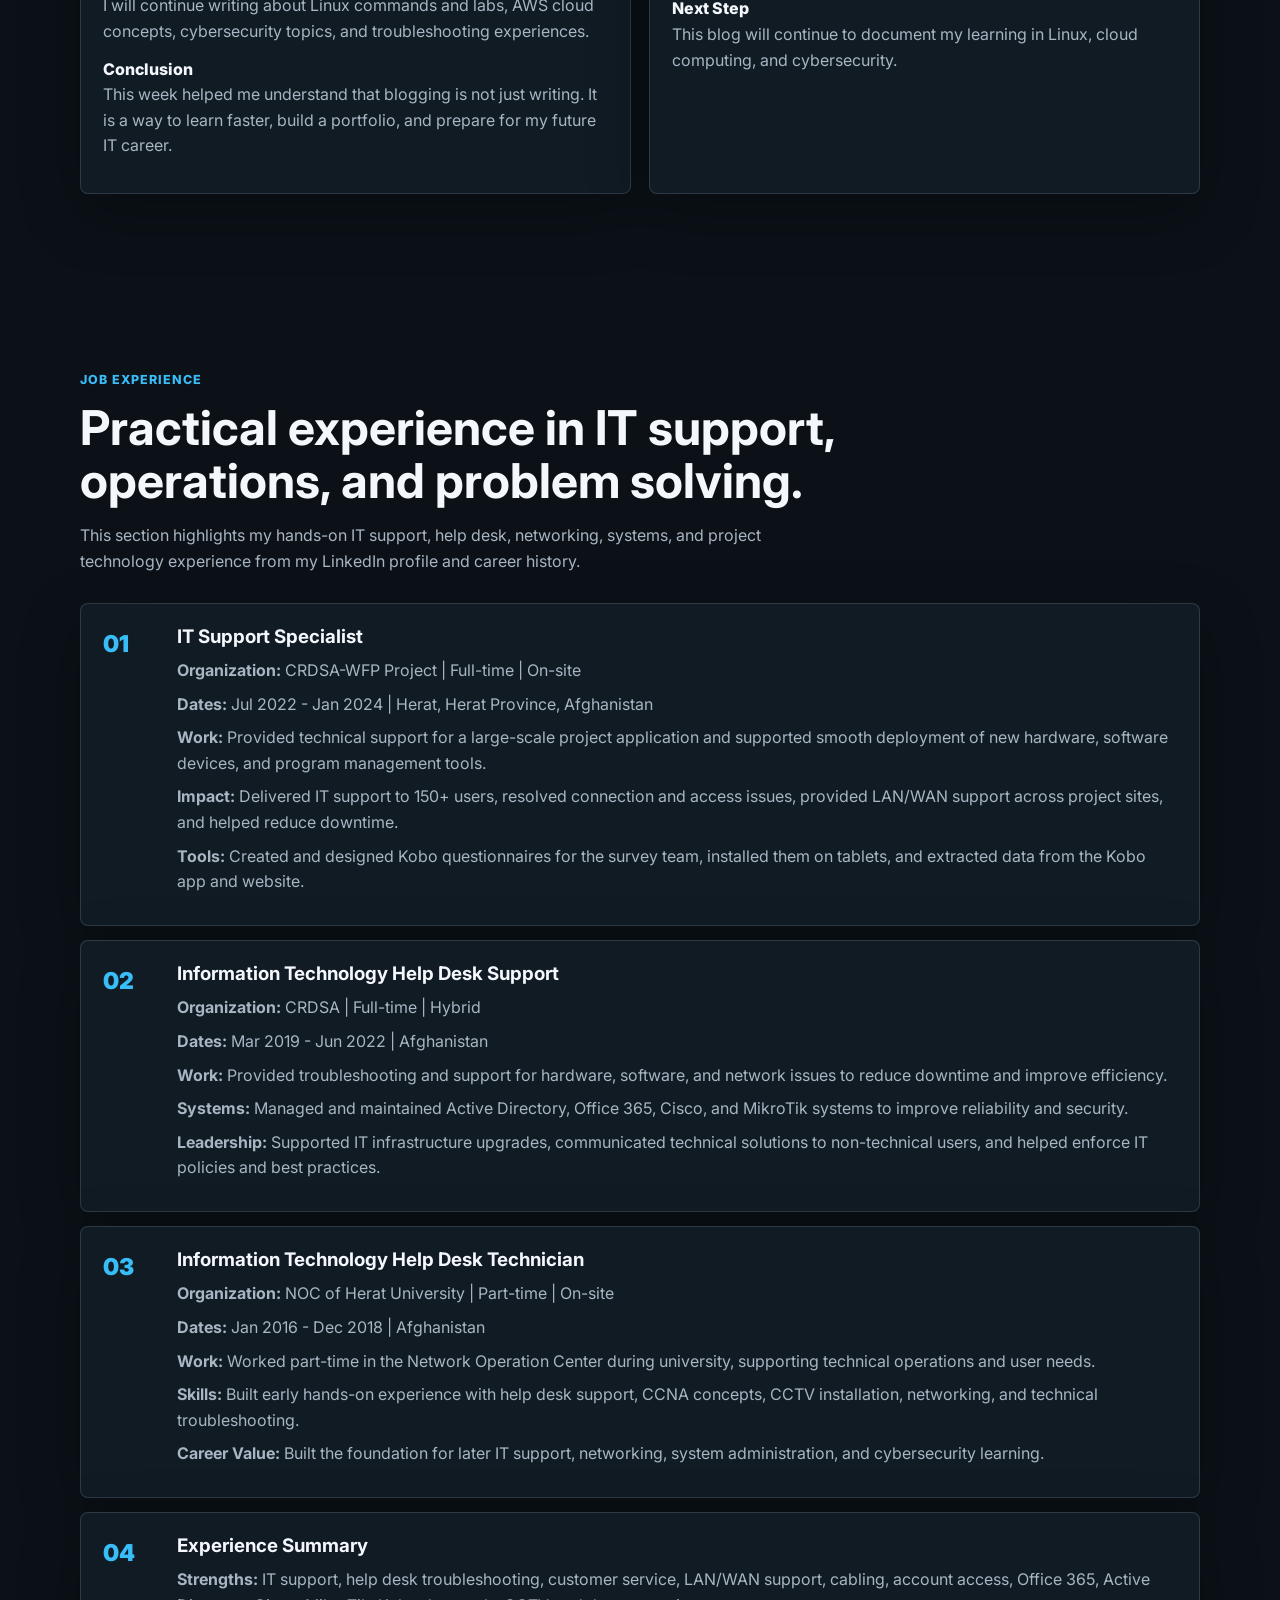
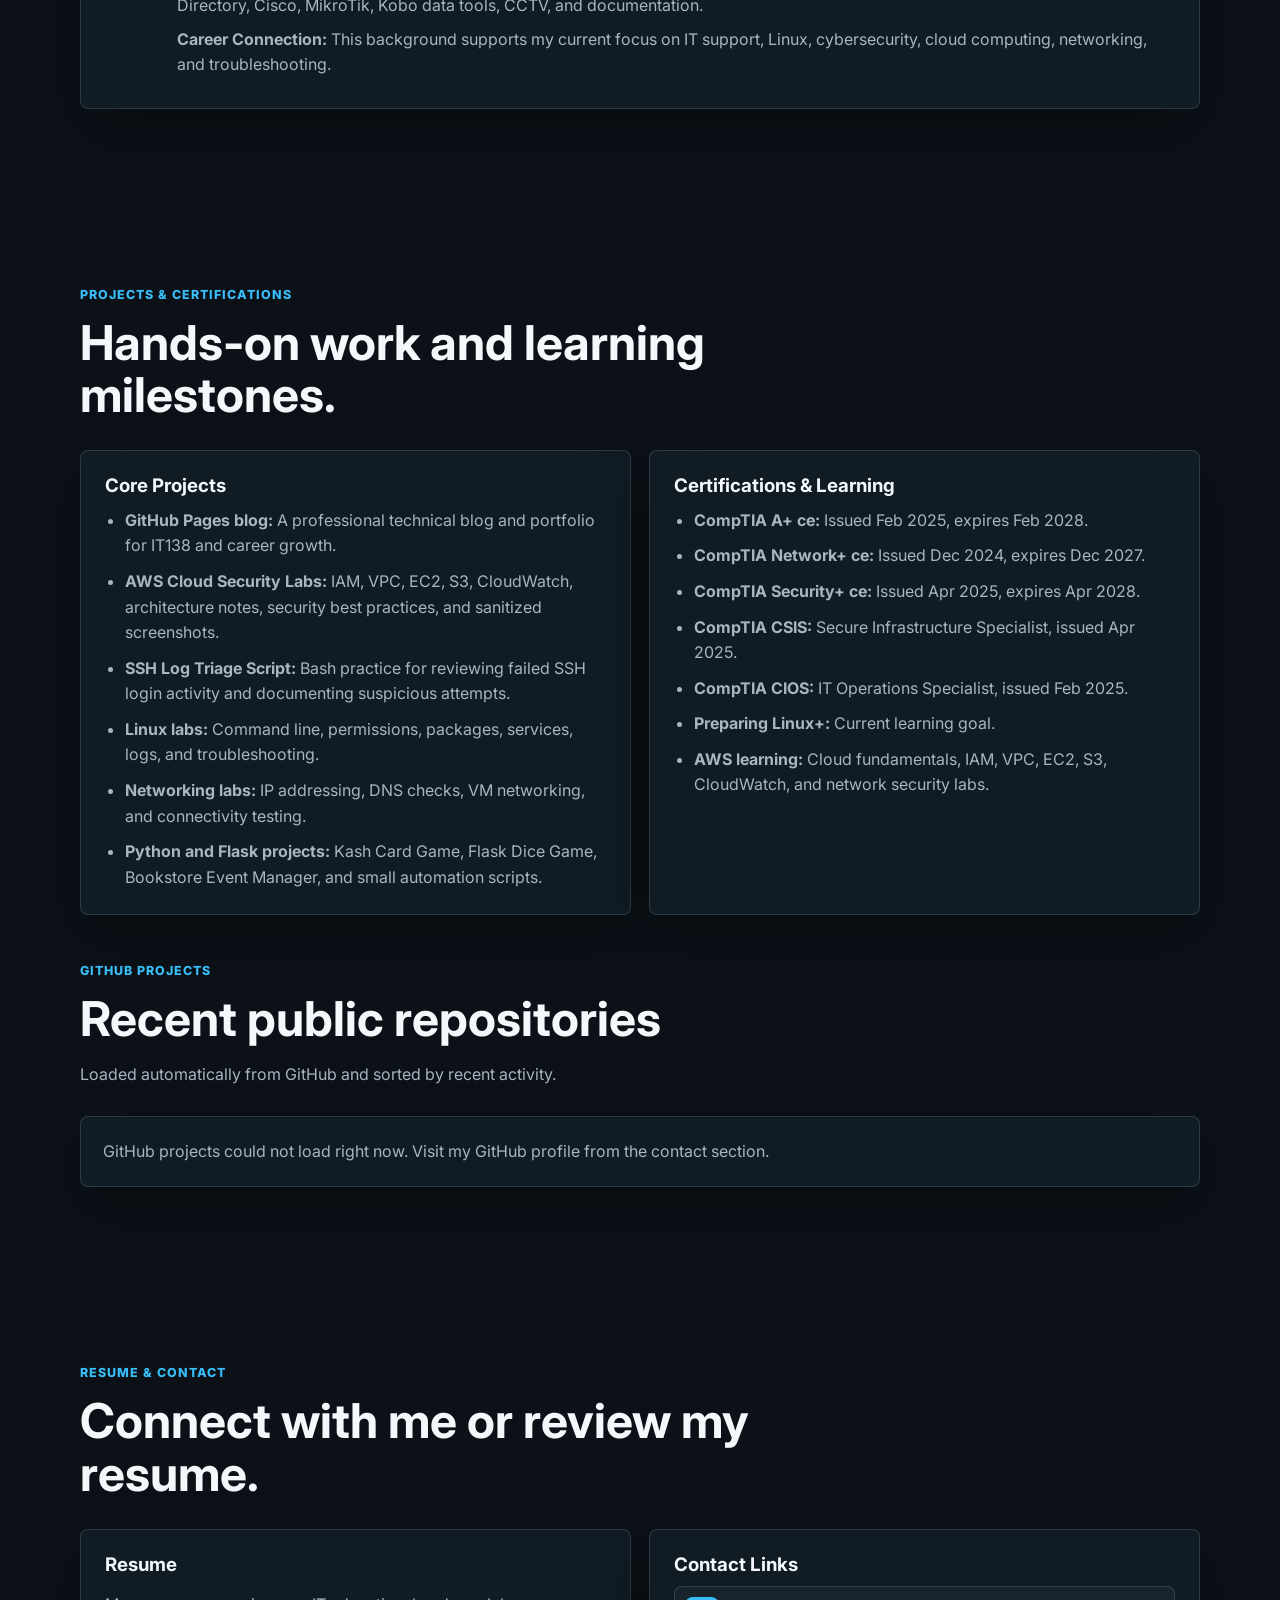
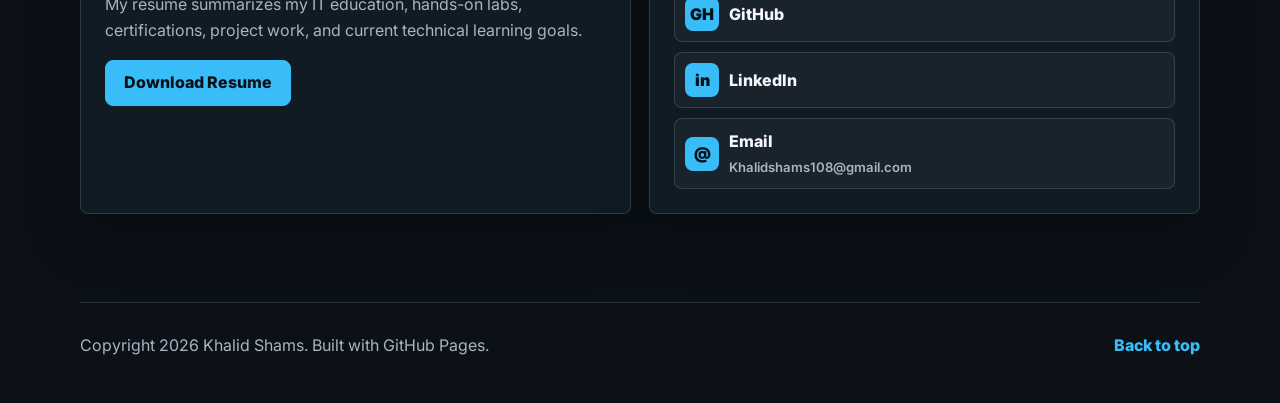
==== commit d8f244e5: "Clarify general weekly blog categories" ====
--- a/index.html
+++ b/index.html
@@ -138,15 +138,16 @@
     <section class="section" id="learning-blog">
       <div class="section-heading reveal">
         <p class="eyebrow">Learning Blog</p>
-        <h2>Weekly IT138 posts organized by class topic.</h2>
+        <h2>Weekly learning posts organized by class topic.</h2>
         <p>
-          Each tab contains the weekly posts I write for class. New posts are added under the
-          correct topic, such as Linux, Cloud, Cybersecurity, Networking, or Troubleshooting.
+          Each tab contains weekly posts from my different classes and technical learning areas.
+          New posts are added under the correct topic, such as Linux, Cloud, Cybersecurity,
+          Networking, or Troubleshooting.
         </p>
       </div>
 
       <div class="filter-row reveal" aria-label="Blog categories">
-        <button class="filter-button active" data-filter="linux" type="button">Linux</button>
+        <button class="filter-button active" data-filter="linux" type="button">Linux IT138</button>
         <button class="filter-button" data-filter="networking" type="button">Networking</button>
         <button class="filter-button" data-filter="cloud" type="button">Cloud</button>
         <button class="filter-button" data-filter="cybersecurity" type="button">Cybersecurity</button>
@@ -154,10 +155,10 @@
       </div>
 
       <div class="category-summary reveal" aria-live="polite">
-        <p class="eyebrow" id="activeCategoryLabel">Linux</p>
-        <h3 id="activeCategoryTitle">Linux Weekly Posts</h3>
+        <p class="eyebrow" id="activeCategoryLabel">Linux IT138</p>
+        <h3 id="activeCategoryTitle">Linux IT138 Weekly Posts</h3>
         <p id="activeCategoryDescription">
-          IT138 Linux class posts will be added here week by week.
+          Linux IT138 posts will be added here week by week.
         </p>
       </div>
 
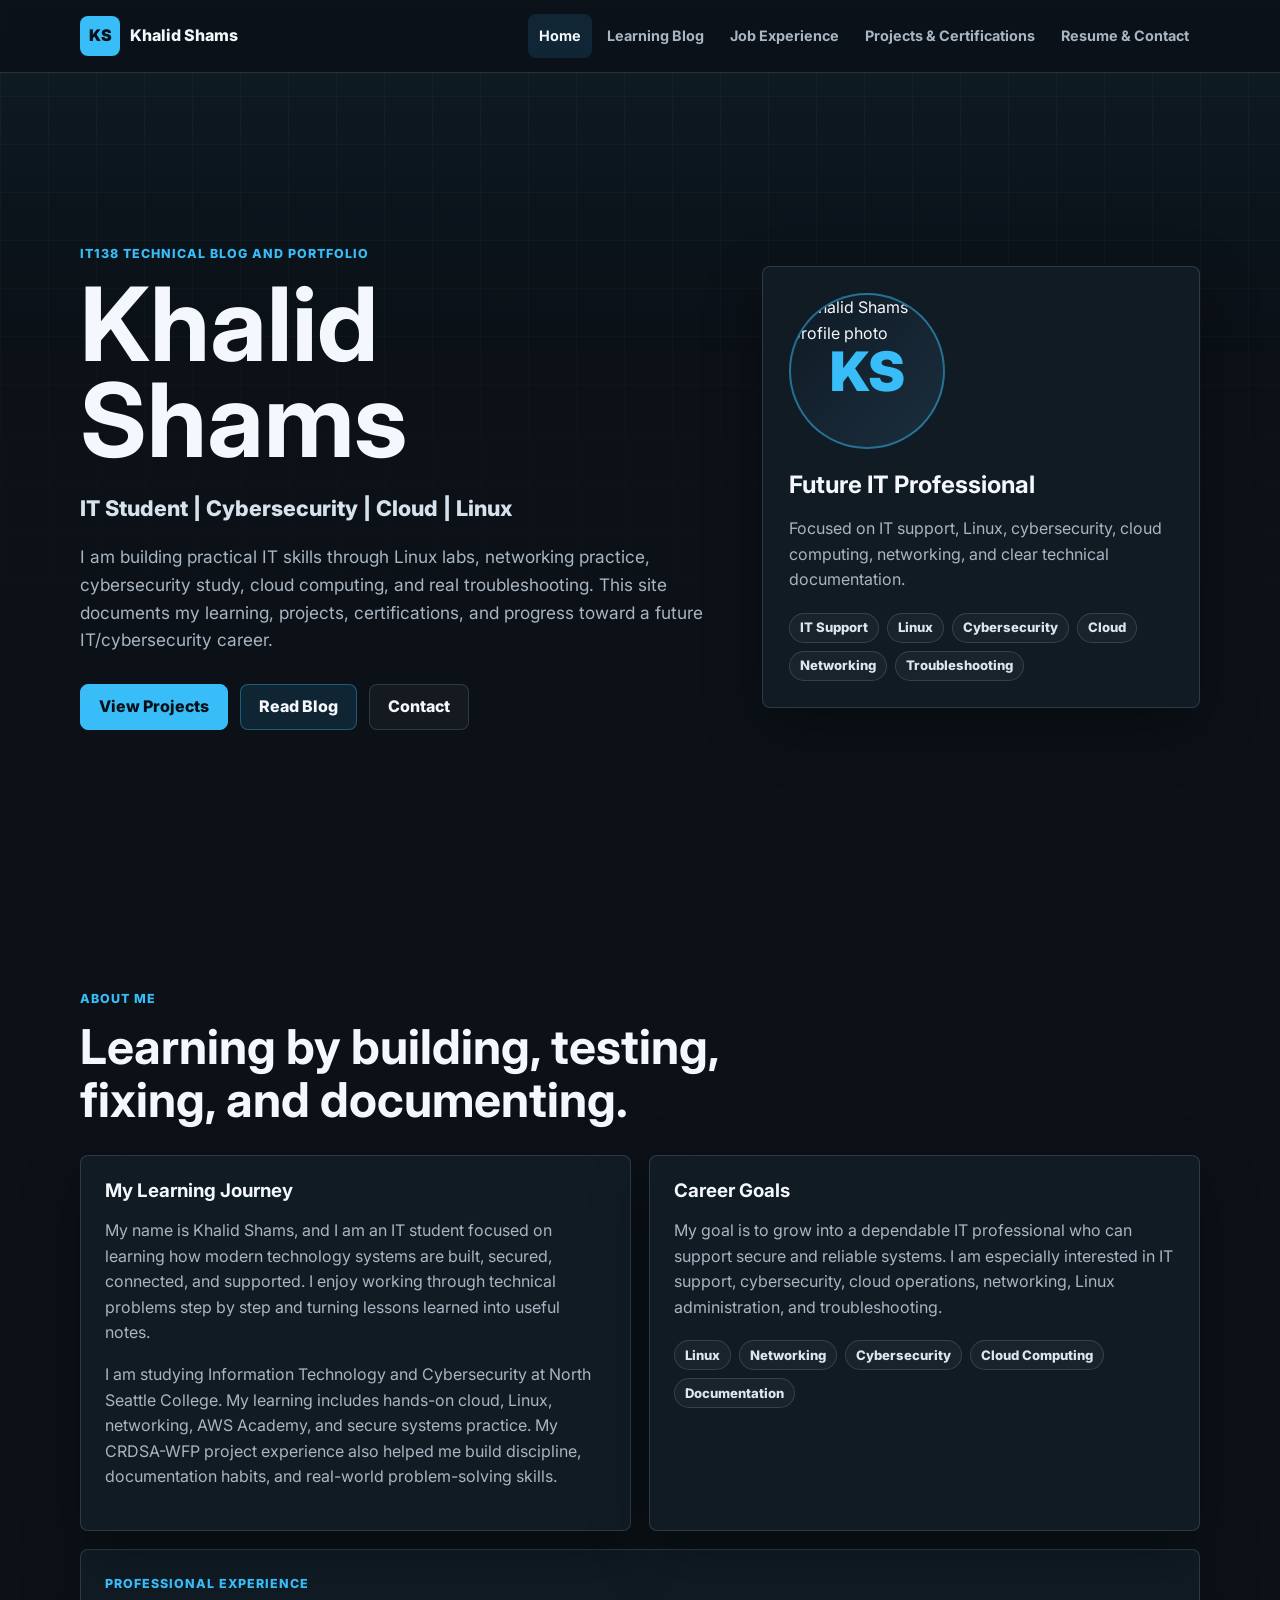
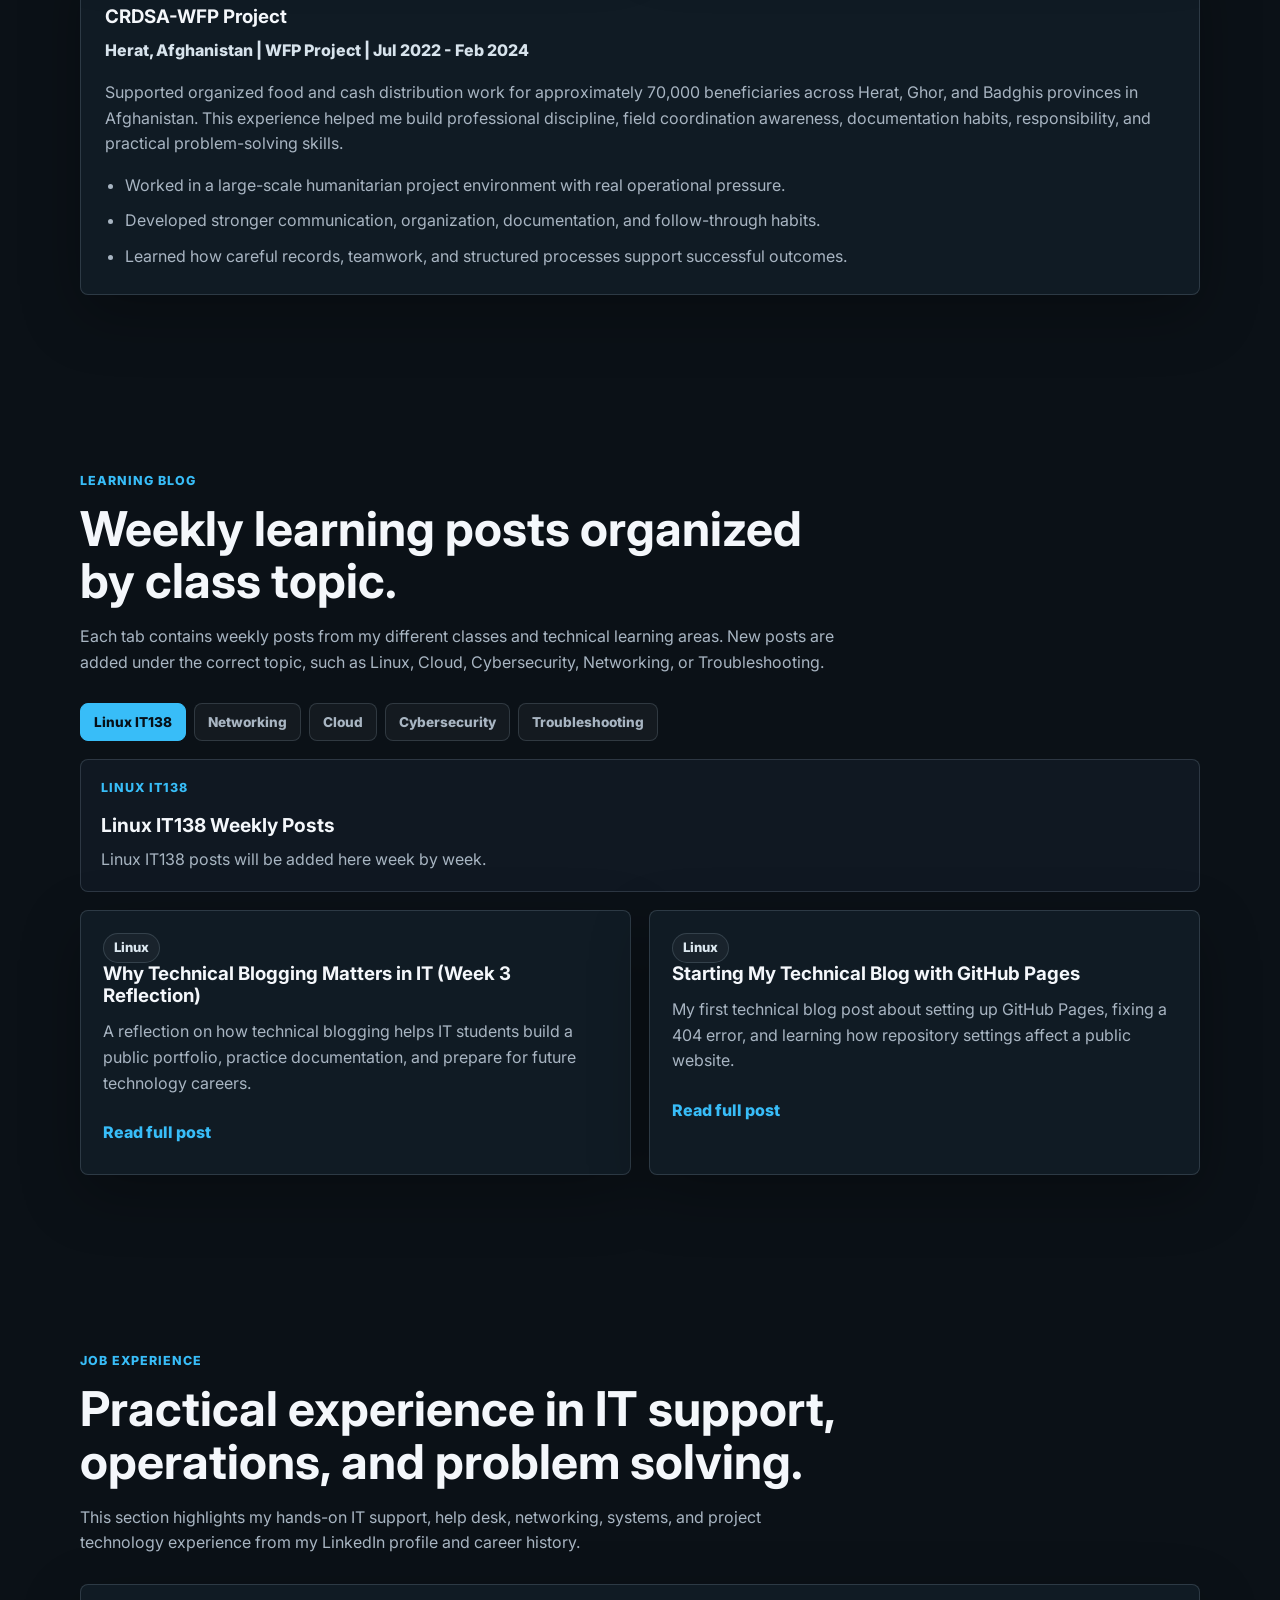
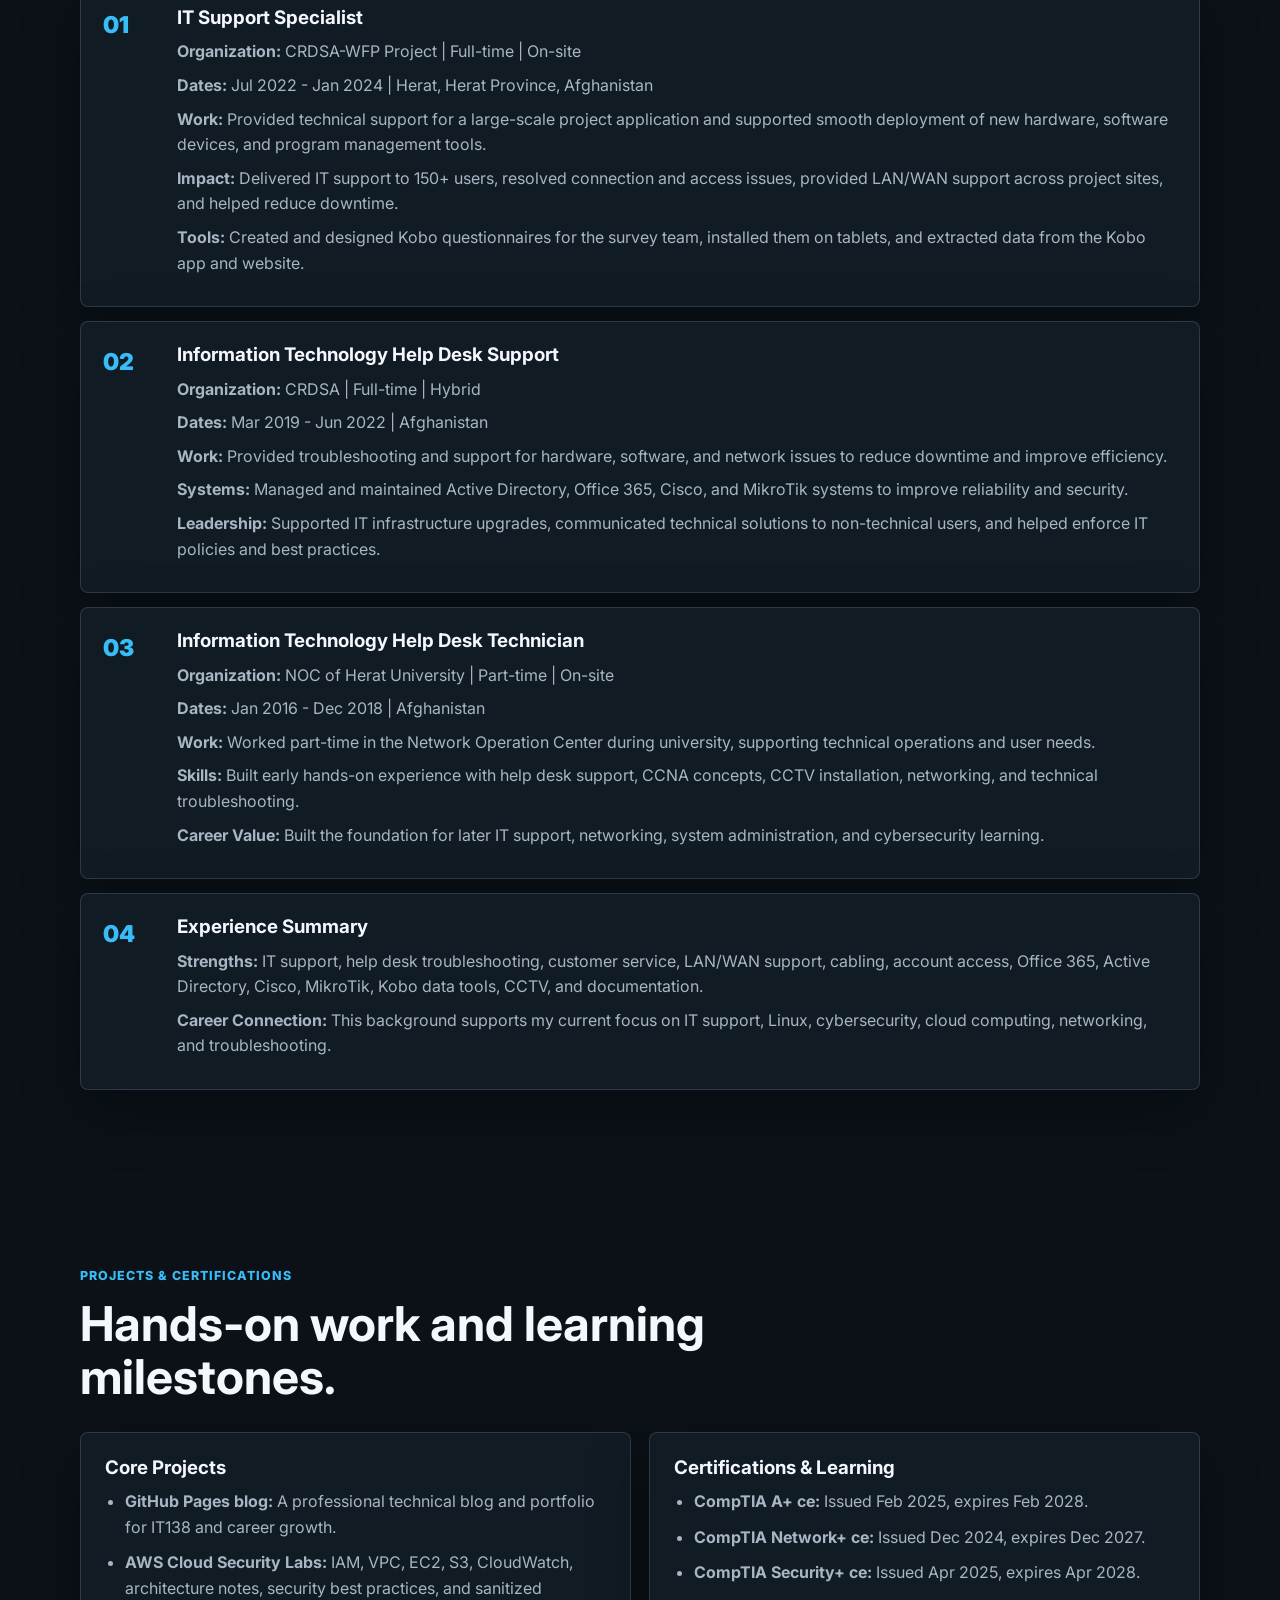
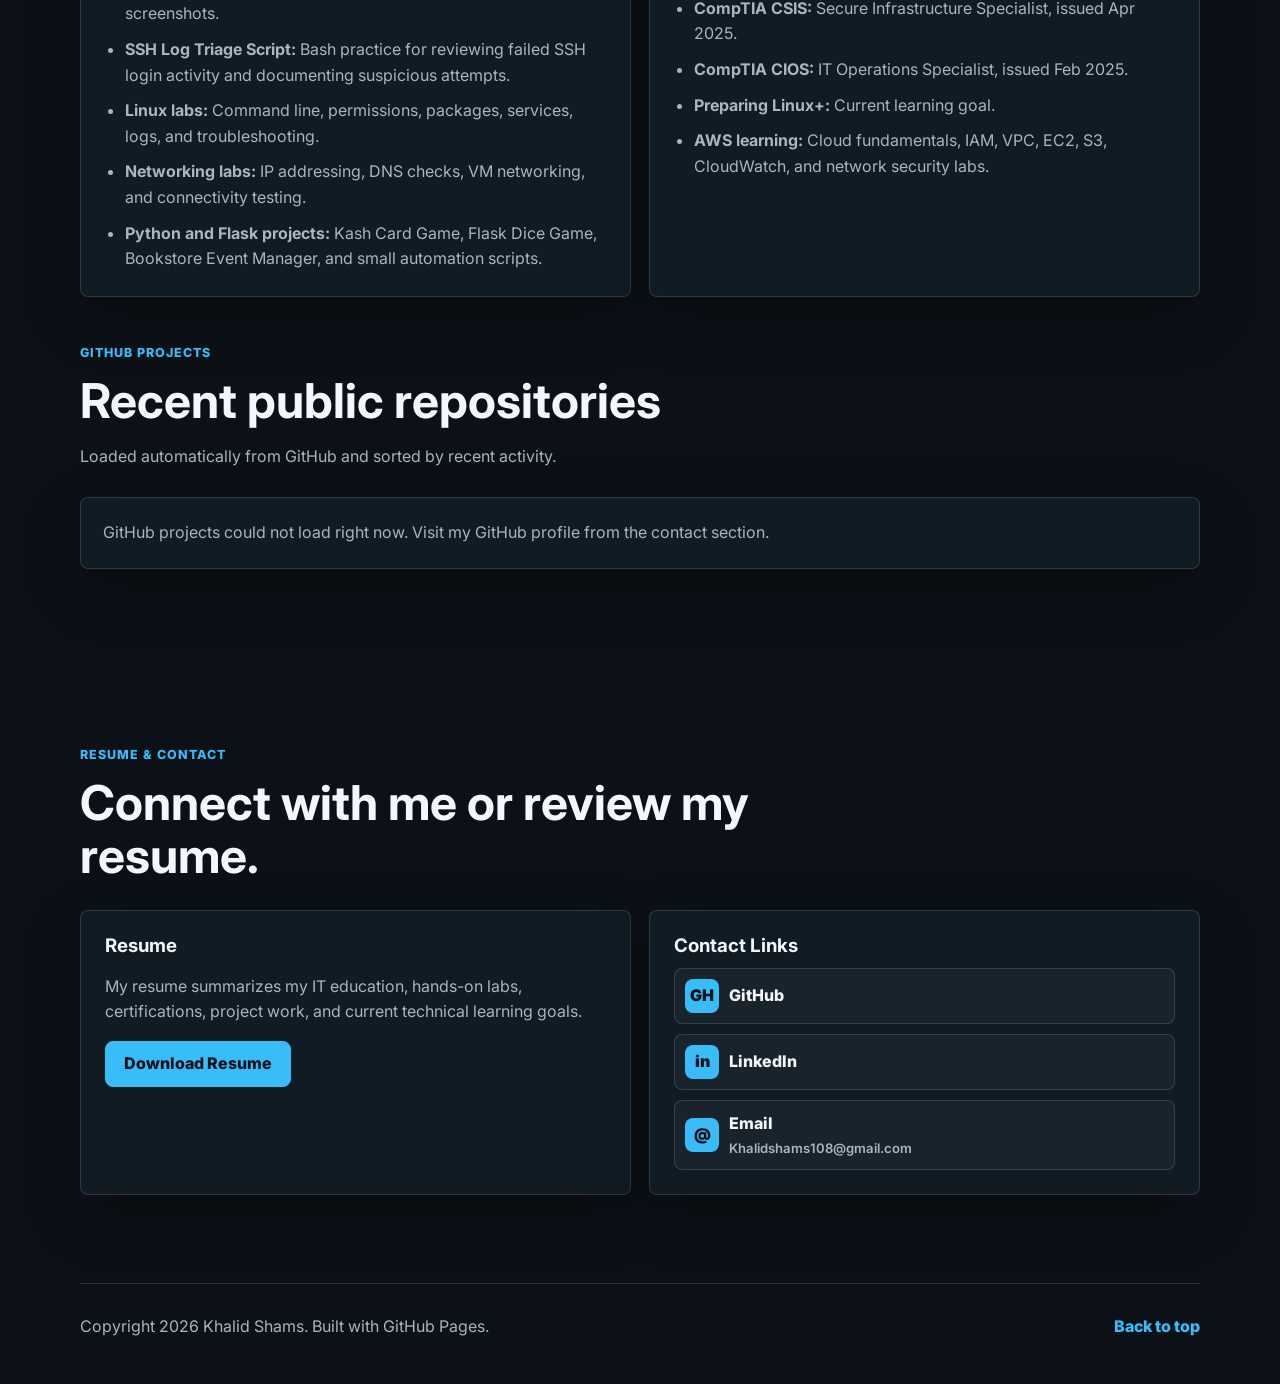
==== commit acbba015: "Move weekly posts to separate pages" ====
--- a/index.html
+++ b/index.html
@@ -166,41 +166,21 @@
         <article class="post-card reveal" data-category="linux">
           <span class="tag">Linux</span>
           <h3>Why Technical Blogging Matters in IT (Week 3 Reflection)</h3>
-          <dl>
-            <dt>Background</dt>
-            <dd>After creating my first blog using GitHub Pages, this week I focused on understanding why blogging is important for networking students and IT professionals.</dd>
-            <dt>Problem</dt>
-            <dd>At first, I was not sure what kind of content I should write or how blogging could help my career. I also wondered if my weekly learning was important enough to share publicly.</dd>
-            <dt>What I Learned</dt>
-            <dd>A technical blog builds a public portfolio, improves technical understanding, helps students stand out in a competitive job market, and allows sharing knowledge with others.</dd>
-            <dt>Solution / Approach</dt>
-            <dd>I decided to follow a simple structure for my blog posts: Objective, Hurdle, and Solution. This makes my posts more clear and useful.</dd>
-            <dt>Real-World Connection</dt>
-            <dd>In real IT jobs, documentation is very important. Blogging helps me practice writing technical explanations for roles like system administrator, cloud engineer, and IT support.</dd>
-            <dt>What I Will Do Next</dt>
-            <dd>I will continue writing about Linux commands and labs, AWS cloud concepts, cybersecurity topics, and troubleshooting experiences.</dd>
-            <dt>Conclusion</dt>
-            <dd>This week helped me understand that blogging is not just writing. It is a way to learn faster, build a portfolio, and prepare for my future IT career.</dd>
-          </dl>
+          <p class="post-summary">
+            A reflection on how technical blogging helps IT students build a public portfolio,
+            practice documentation, and prepare for future technology careers.
+          </p>
+          <a class="post-link" href="posts/technical-blogging-week-3.html" target="_blank" rel="noreferrer">Read full post</a>
         </article>
 
         <article class="post-card reveal" data-category="linux">
           <span class="tag">Linux</span>
           <h3>Starting My Technical Blog with GitHub Pages</h3>
-          <dl>
-            <dt>Background</dt>
-            <dd>This week, my goal was to set up my first technical blog using GitHub Pages. I chose this platform because it is widely used in the IT field and helps build a professional portfolio.</dd>
-            <dt>Problem</dt>
-            <dd>At the beginning, I faced several issues. My website was not loading and showed a 404 error. I was confused about how GitHub Pages works, especially with repository names and URLs.</dd>
-            <dt>What I Tried</dt>
-            <dd>I checked my repository settings, verified my files like index.md and _config.yml, made sure GitHub Pages was enabled, and tested different URLs and configurations.</dd>
-            <dt>Solution</dt>
-            <dd>I learned that the repository name and GitHub Pages settings must be configured correctly. After enabling GitHub Pages from the main branch and fixing the repository structure, my website became accessible.</dd>
-            <dt>What I Learned</dt>
-            <dd>This experience taught me how GitHub Pages works and how small configuration mistakes can cause issues. It also showed me the importance of troubleshooting step by step.</dd>
-            <dt>Next Step</dt>
-            <dd>This blog will continue to document my learning in Linux, cloud computing, and cybersecurity.</dd>
-          </dl>
+          <p class="post-summary">
+            My first technical blog post about setting up GitHub Pages, fixing a 404 error,
+            and learning how repository settings affect a public website.
+          </p>
+          <a class="post-link" href="posts/starting-technical-blog-github-pages.html" target="_blank" rel="noreferrer">Read full post</a>
         </article>
 
       </div>
--- a/assets/css/styles.css
+++ b/assets/css/styles.css
@@ -432,6 +432,54 @@
   color: var(--muted);
 }
 
+.post-summary {
+  margin: 12px 0 0;
+}
+
+.post-link {
+  display: inline-flex;
+  align-items: center;
+  min-height: 38px;
+  margin-top: 18px;
+  color: var(--accent);
+  font-weight: 800;
+}
+
+.post-link:hover {
+  color: var(--text);
+}
+
+.post-page {
+  max-width: 860px;
+}
+
+.post-body {
+  padding: 30px;
+}
+
+.post-body h2 {
+  margin: 28px 0 8px;
+  font-size: 1.25rem;
+}
+
+.post-body p,
+.post-body li {
+  color: var(--muted);
+}
+
+.post-body ul {
+  margin: 10px 0 0;
+  padding-left: 22px;
+}
+
+.post-body li + li {
+  margin-top: 8px;
+}
+
+.post-body .button {
+  margin-top: 28px;
+}
+
 .empty-posts {
   margin: 0;
   padding: 18px 20px;
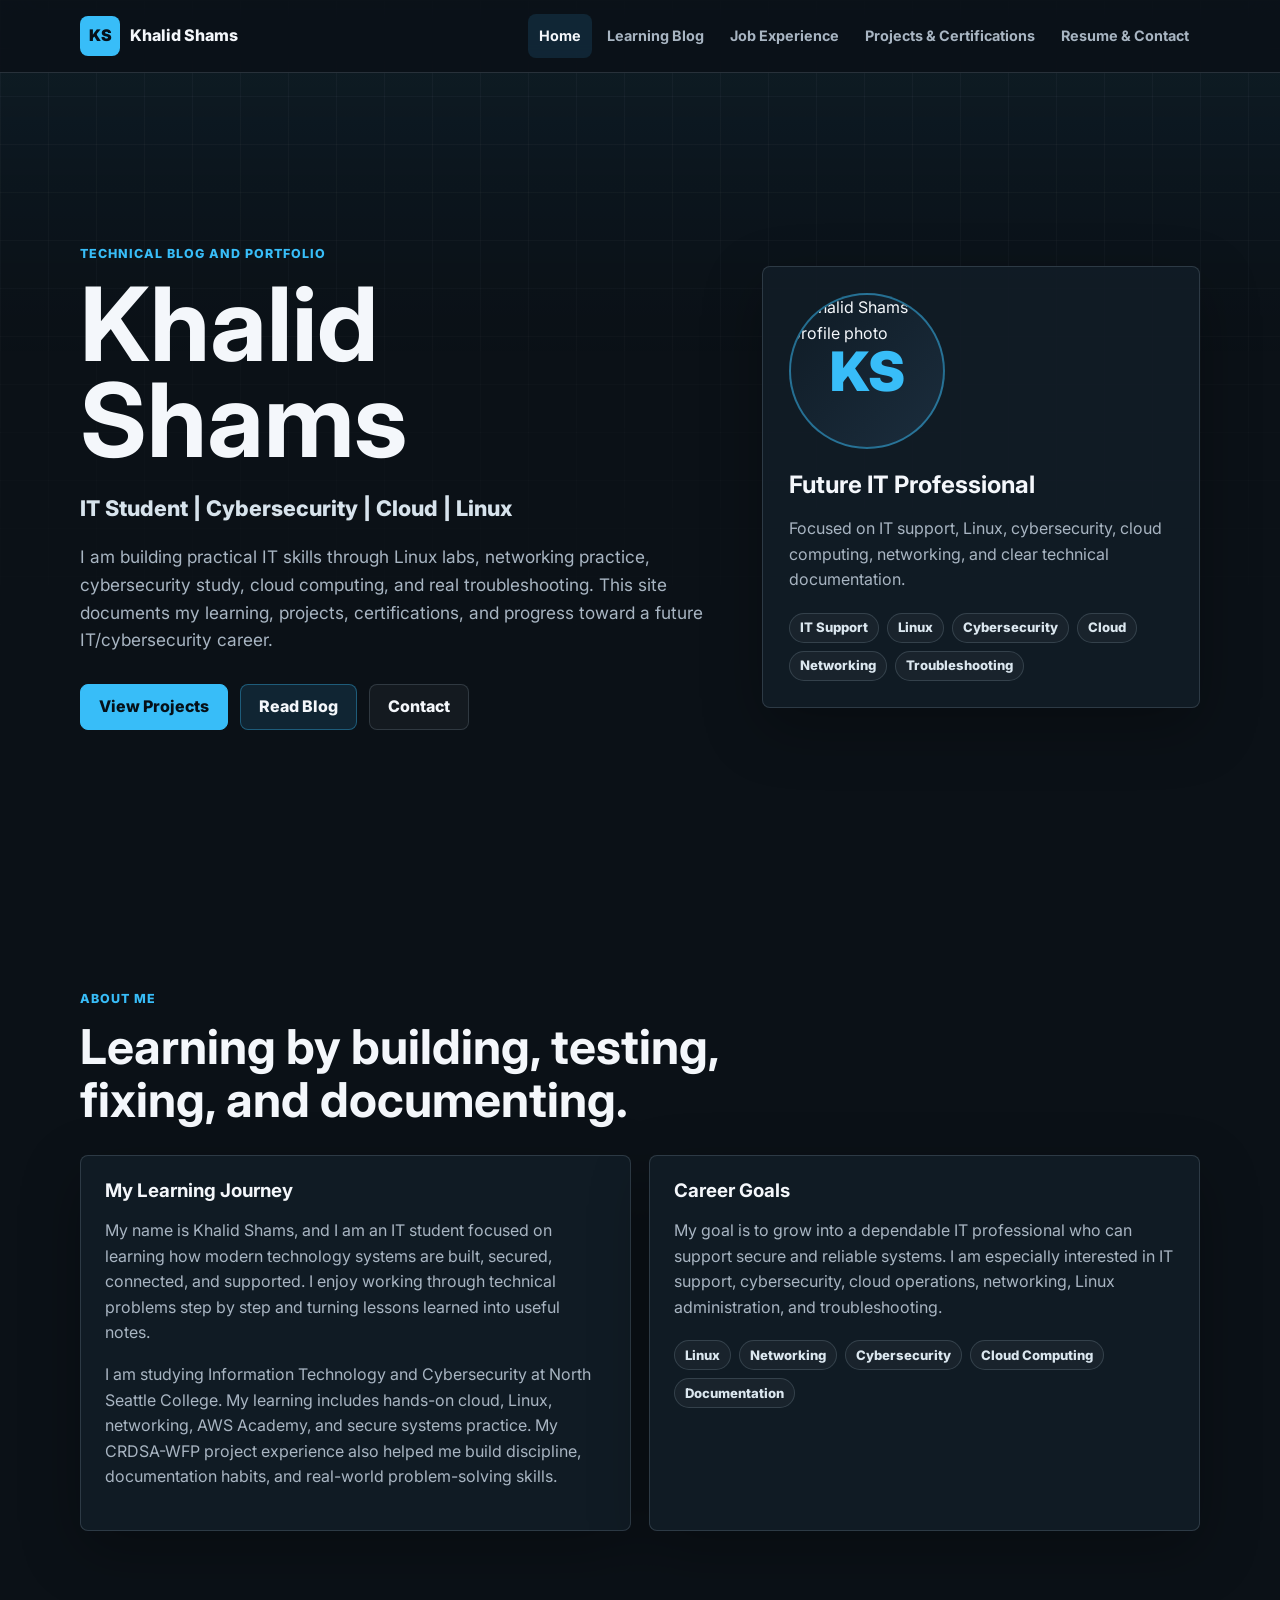
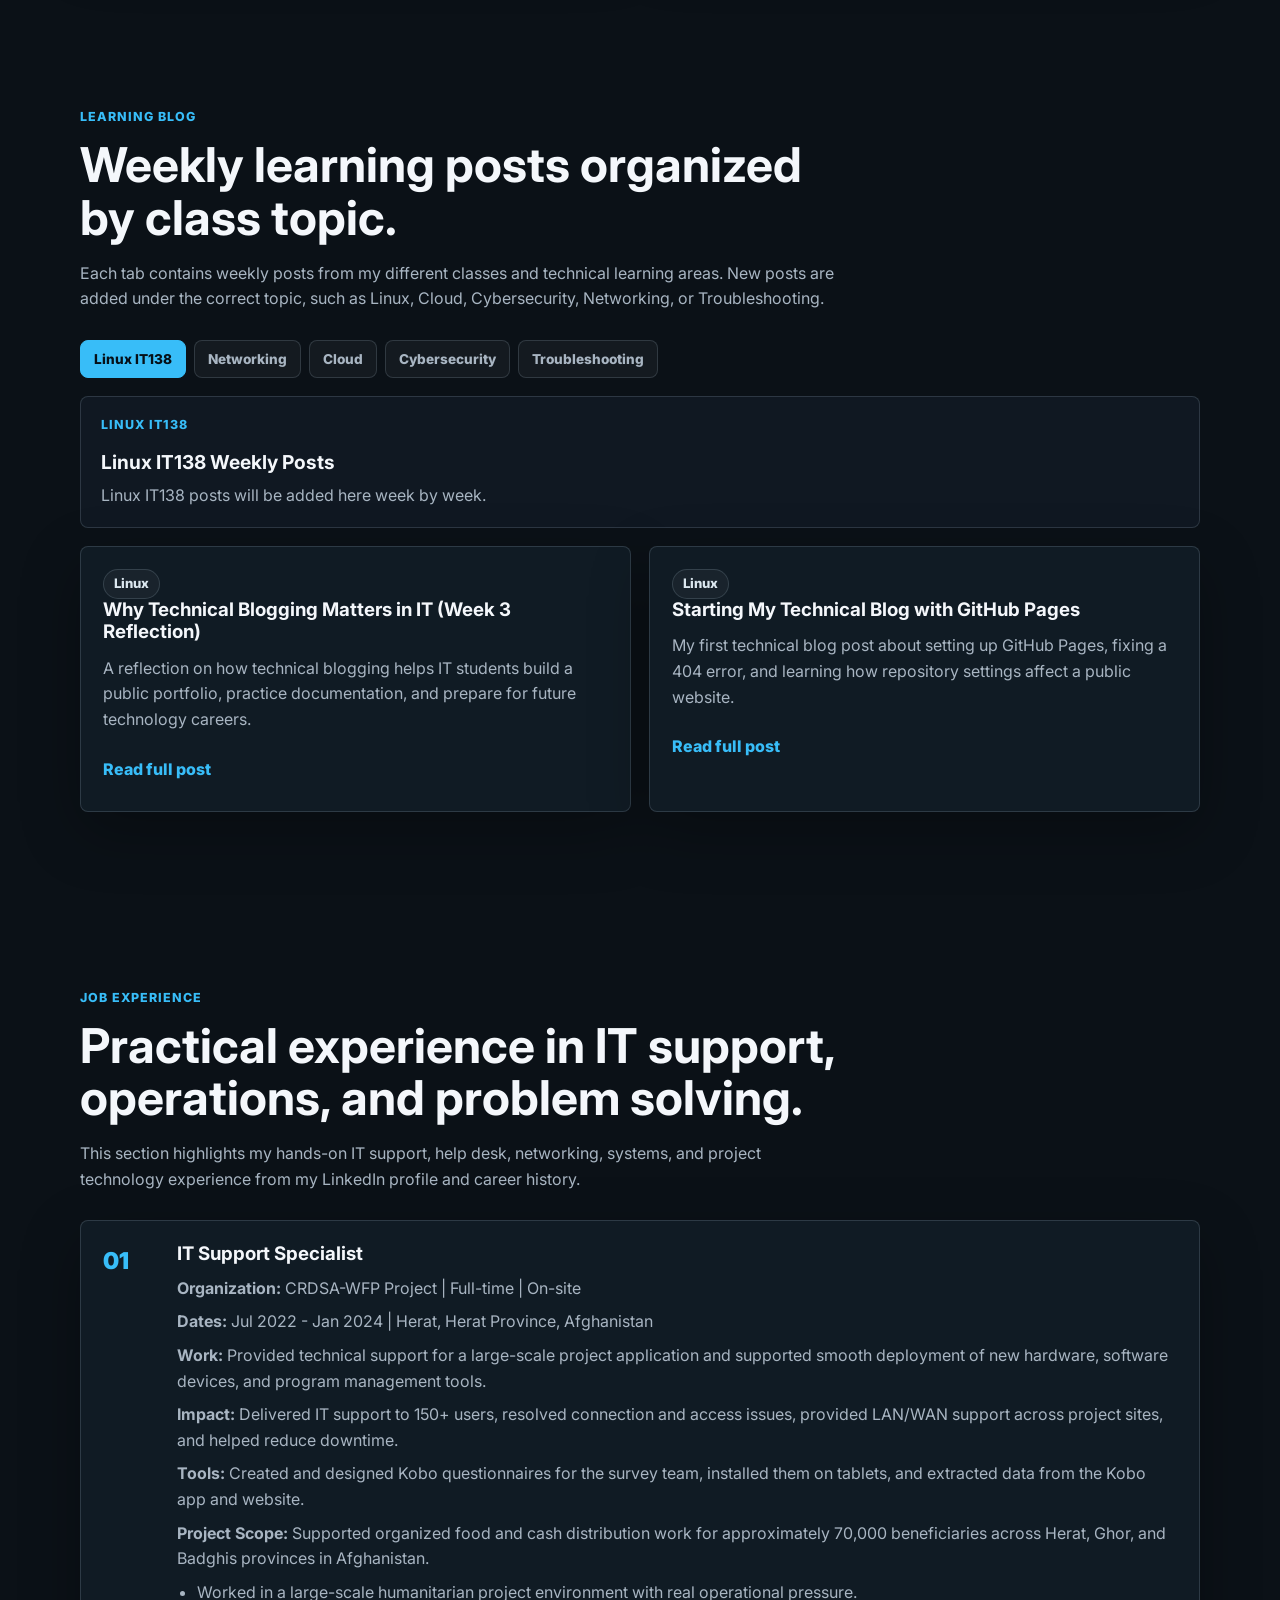
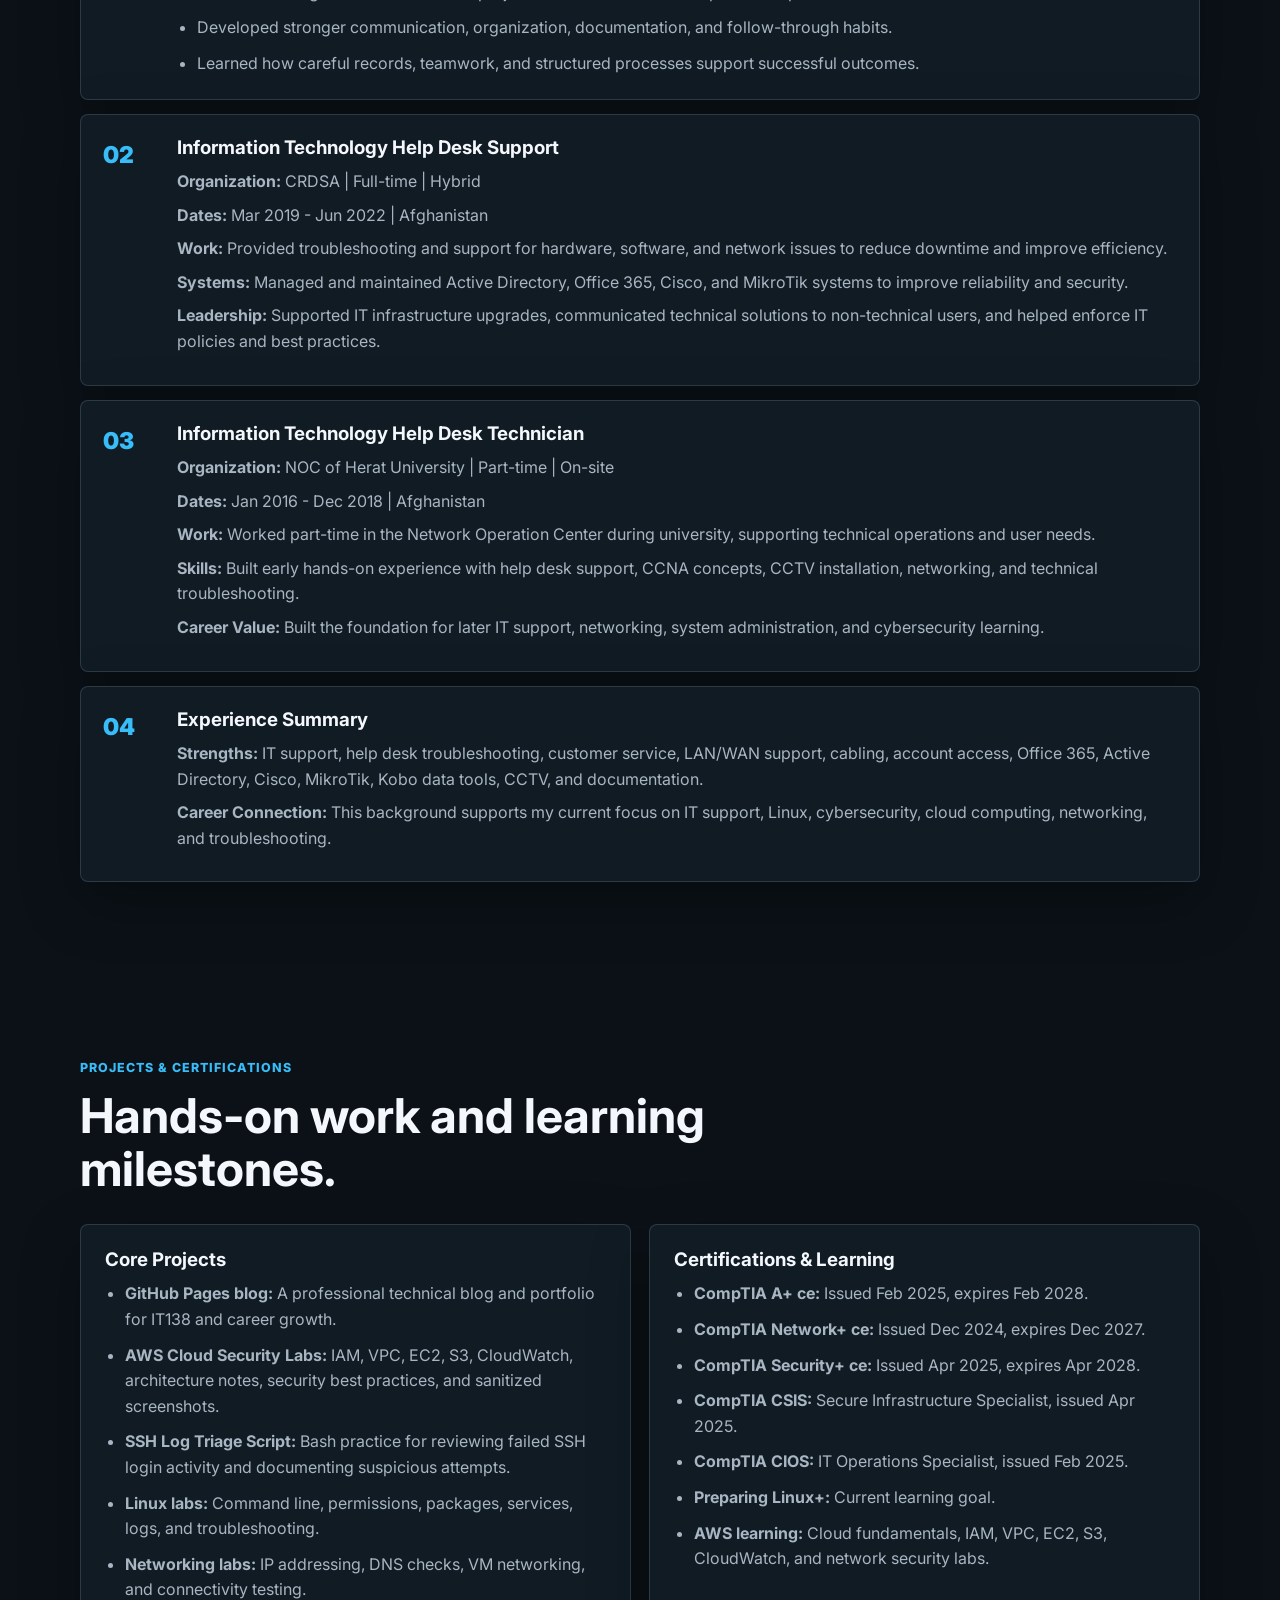
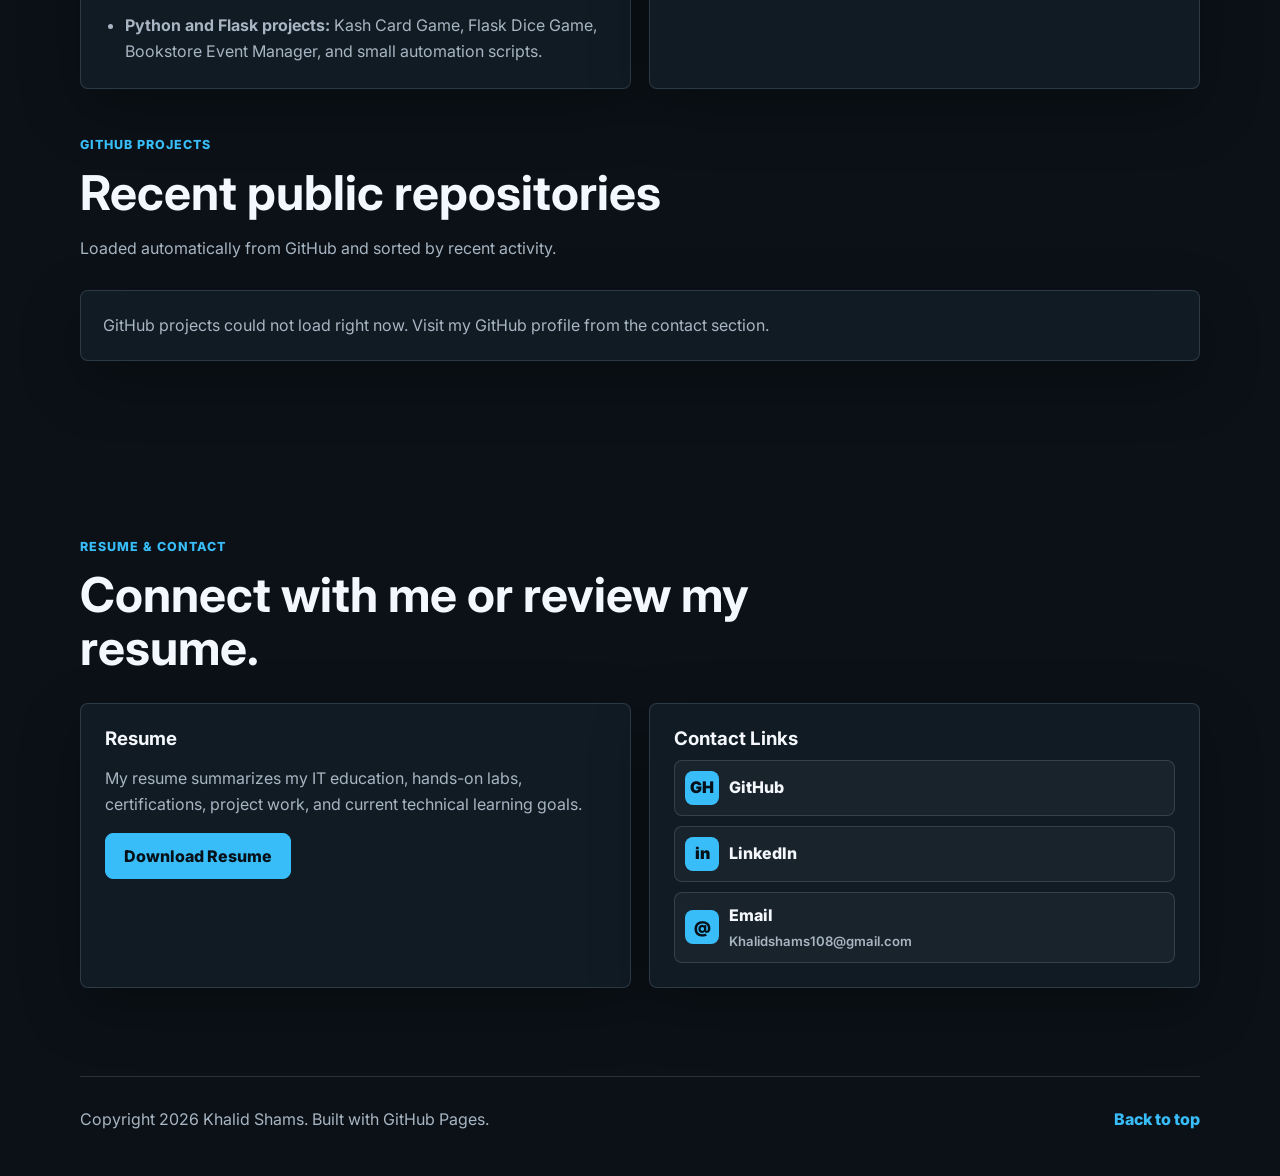
==== commit c560cdbc: "Update portfolio hero label" ====
--- a/index.html
+++ b/index.html
@@ -43,7 +43,7 @@
   <main id="main">
     <section class="hero section" id="home">
       <div class="hero-copy reveal">
-        <p class="eyebrow">IT138 Technical Blog and Portfolio</p>
+        <p class="eyebrow">Technical Blog and Portfolio</p>
         <h1>Khalid Shams</h1>
         <p class="hero-title">IT Student | Cybersecurity | Cloud | Linux</p>
         <p class="hero-text">
@@ -117,22 +117,6 @@
           </div>
         </article>
       </div>
-      <article class="panel experience-panel reveal">
-        <p class="eyebrow">Professional Experience</p>
-        <h3>CRDSA-WFP Project</h3>
-        <p class="experience-meta">Herat, Afghanistan | WFP Project | Jul 2022 - Feb 2024</p>
-        <p>
-          Supported organized food and cash distribution work for approximately 70,000 beneficiaries
-          across Herat, Ghor, and Badghis provinces in Afghanistan. This experience helped me build
-          professional discipline, field coordination awareness, documentation habits, responsibility,
-          and practical problem-solving skills.
-        </p>
-        <ul class="clean-list compact-list">
-          <li>Worked in a large-scale humanitarian project environment with real operational pressure.</li>
-          <li>Developed stronger communication, organization, documentation, and follow-through habits.</li>
-          <li>Learned how careful records, teamwork, and structured processes support successful outcomes.</li>
-        </ul>
-      </article>
     </section>
 
     <section class="section" id="learning-blog">
@@ -207,6 +191,12 @@
             <p><strong>Work:</strong> Provided technical support for a large-scale project application and supported smooth deployment of new hardware, software devices, and program management tools.</p>
             <p><strong>Impact:</strong> Delivered IT support to 150+ users, resolved connection and access issues, provided LAN/WAN support across project sites, and helped reduce downtime.</p>
             <p><strong>Tools:</strong> Created and designed Kobo questionnaires for the survey team, installed them on tablets, and extracted data from the Kobo app and website.</p>
+            <p><strong>Project Scope:</strong> Supported organized food and cash distribution work for approximately 70,000 beneficiaries across Herat, Ghor, and Badghis provinces in Afghanistan.</p>
+            <ul class="clean-list compact-list">
+              <li>Worked in a large-scale humanitarian project environment with real operational pressure.</li>
+              <li>Developed stronger communication, organization, documentation, and follow-through habits.</li>
+              <li>Learned how careful records, teamwork, and structured processes support successful outcomes.</li>
+            </ul>
           </div>
         </article>
 
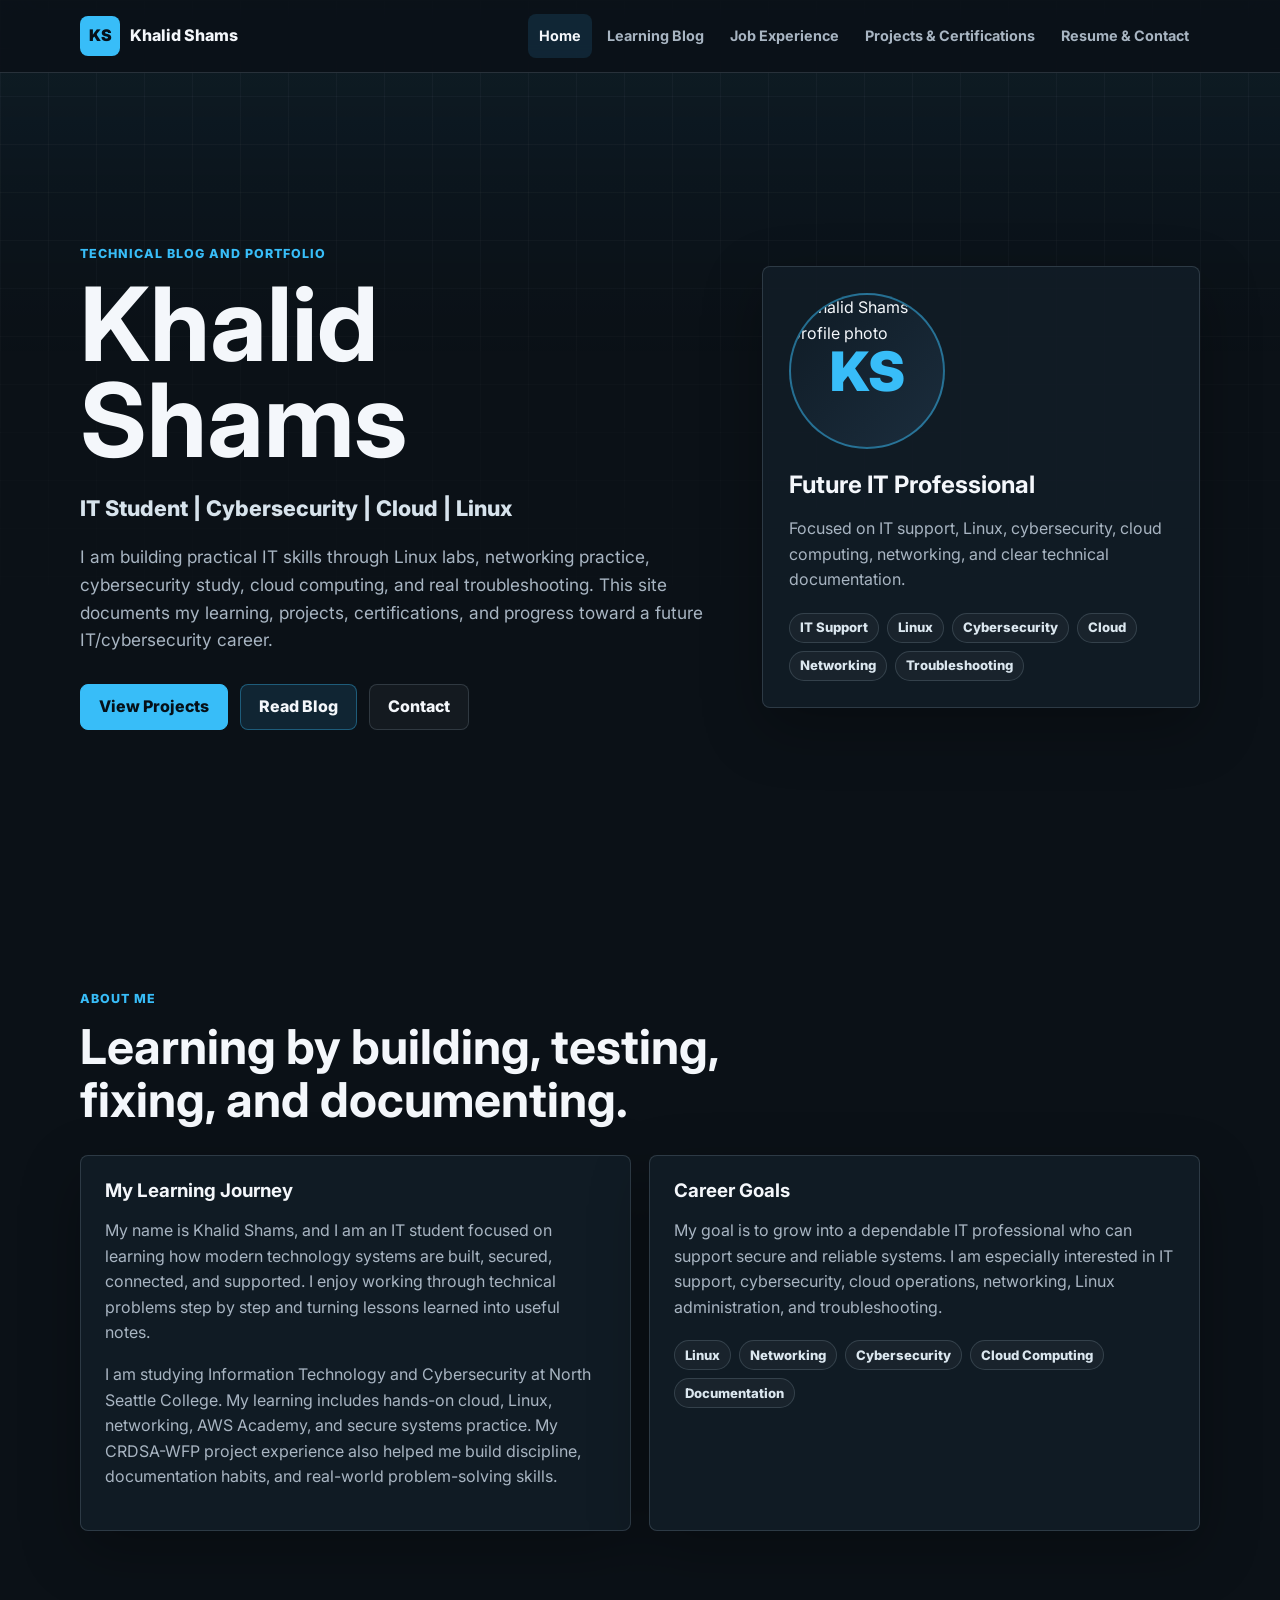
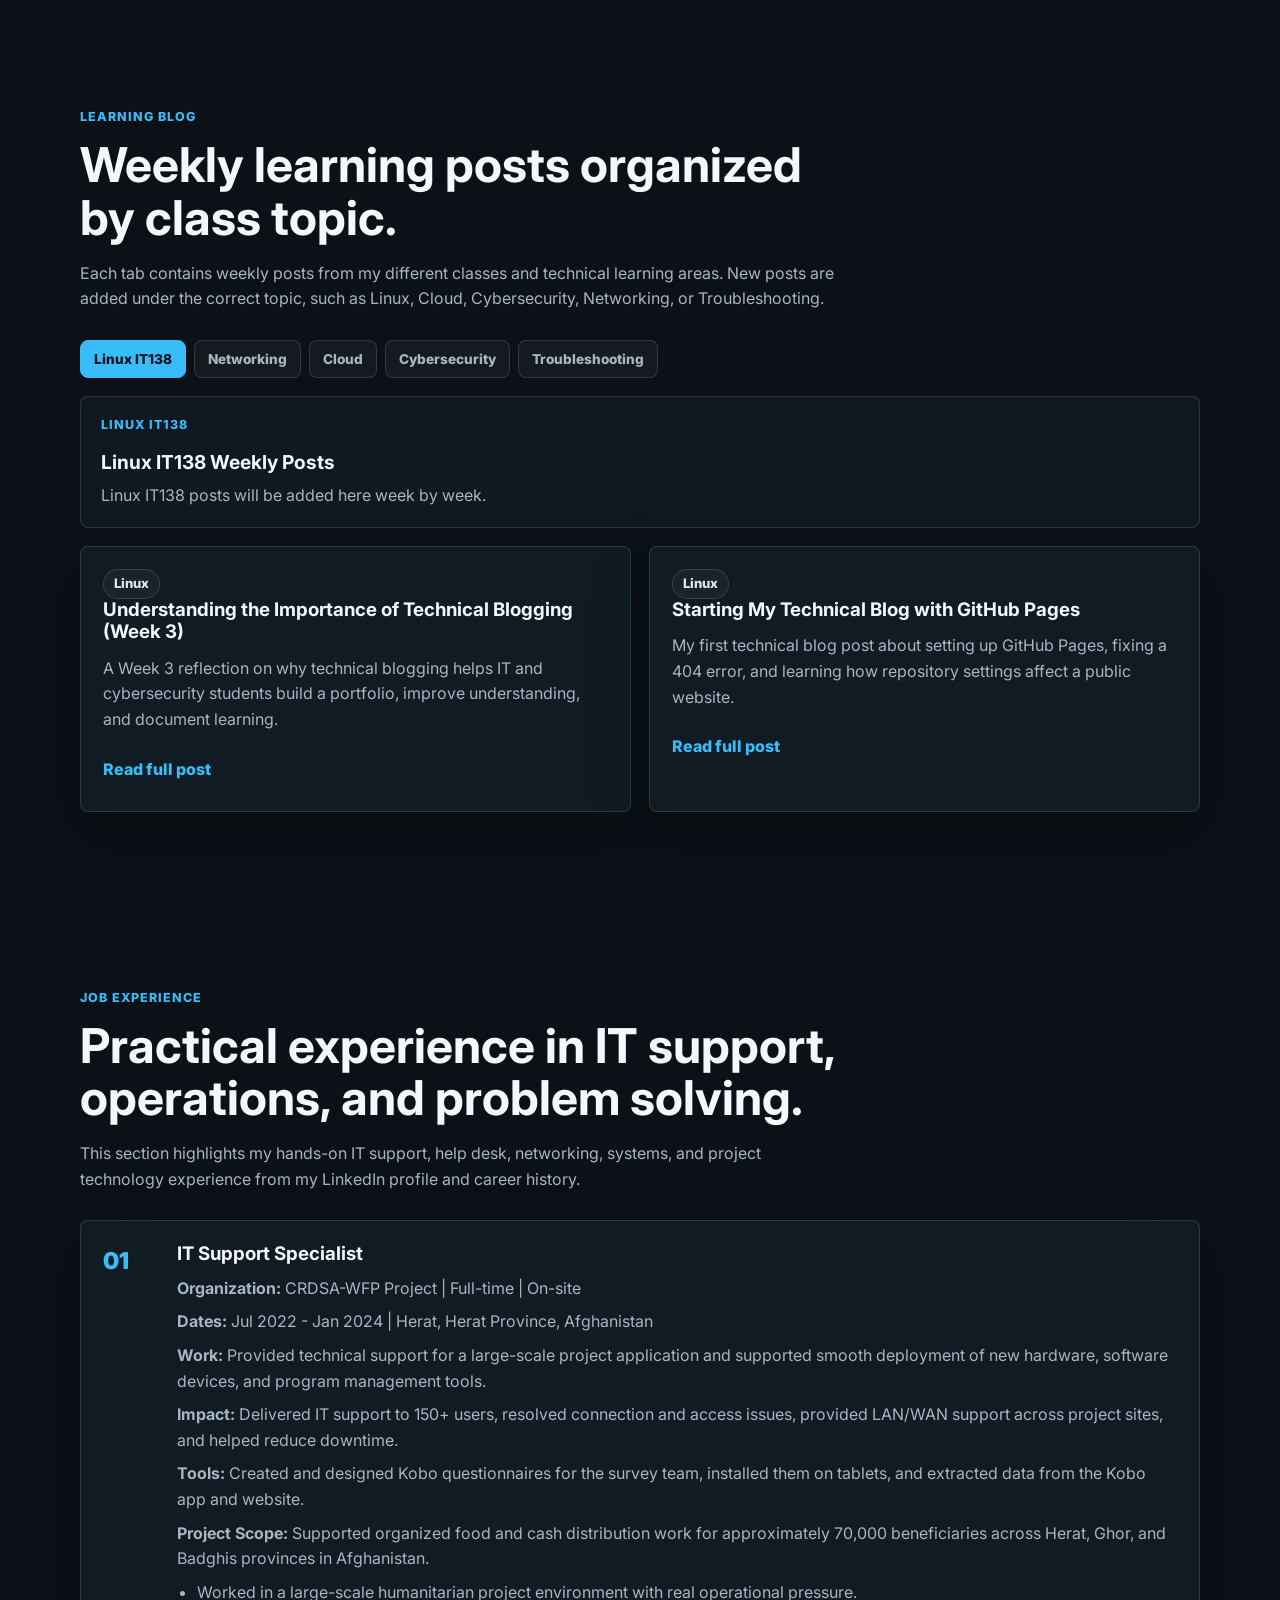
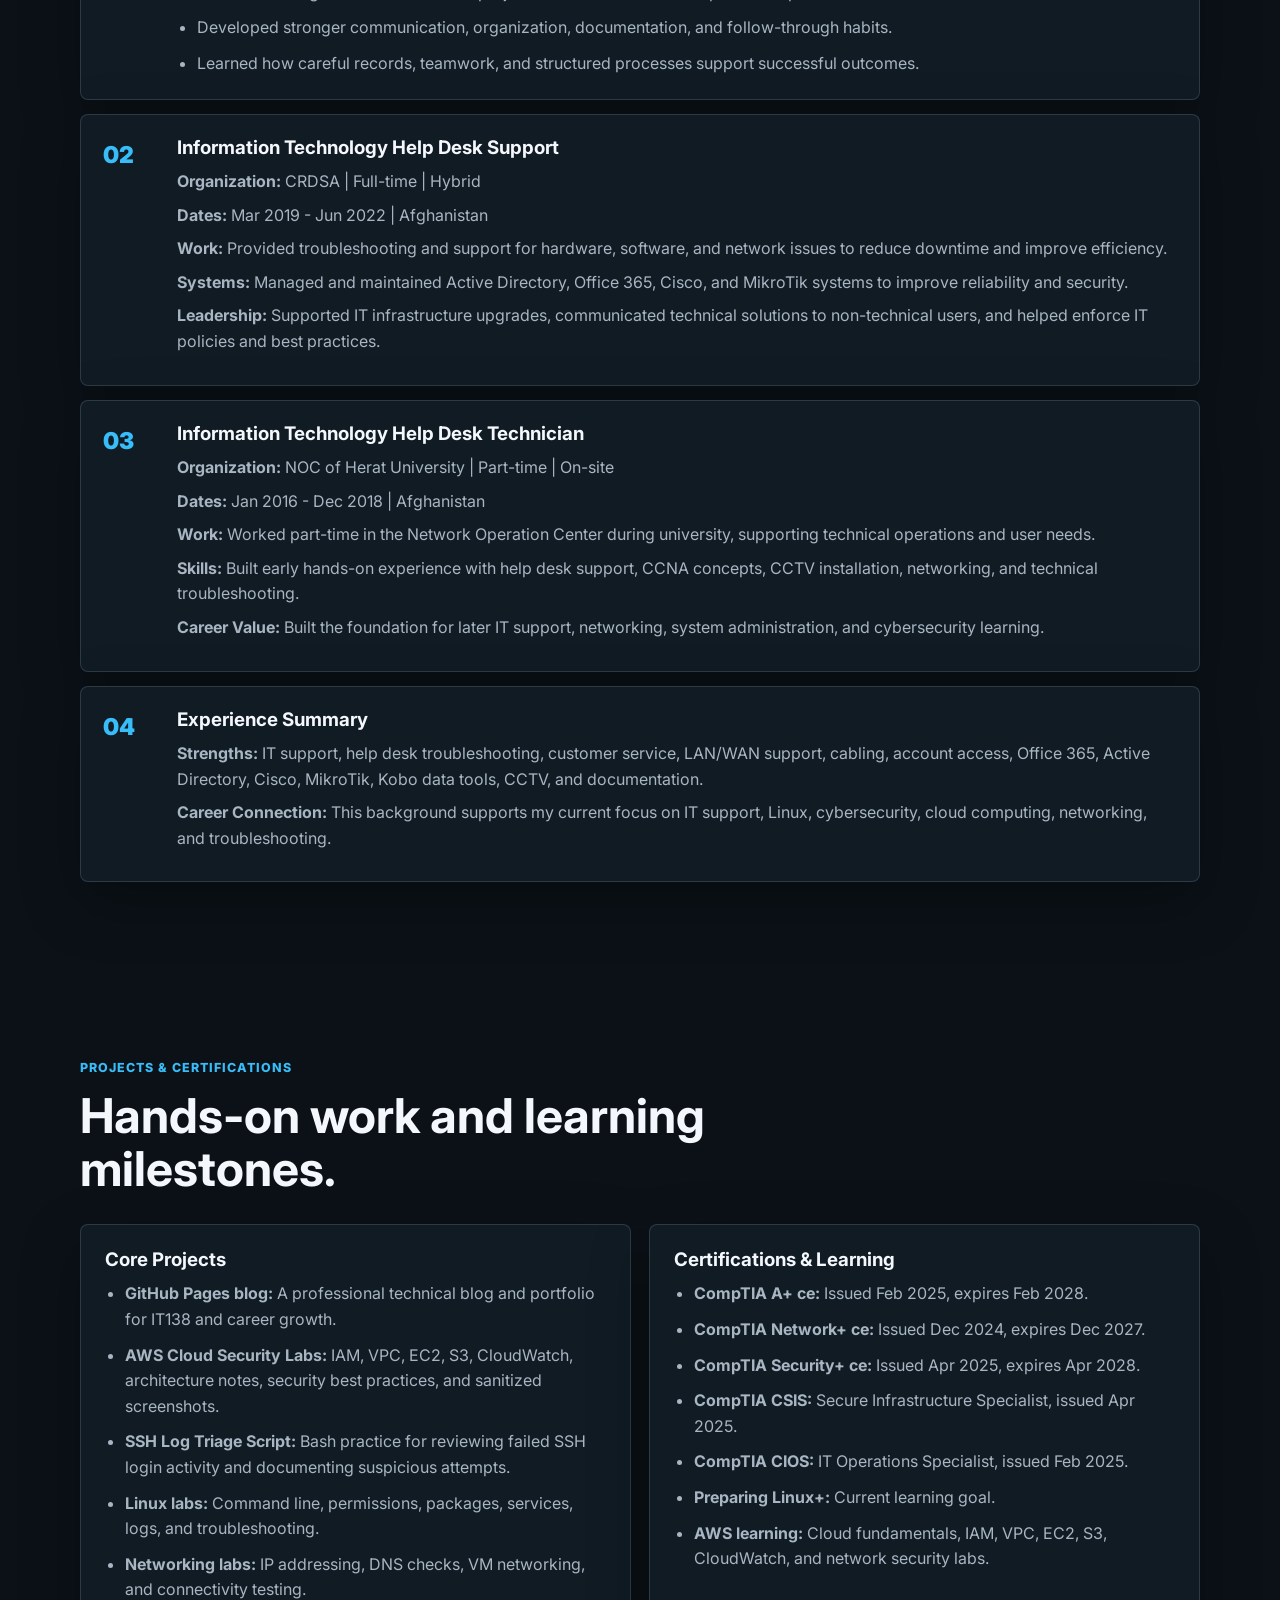
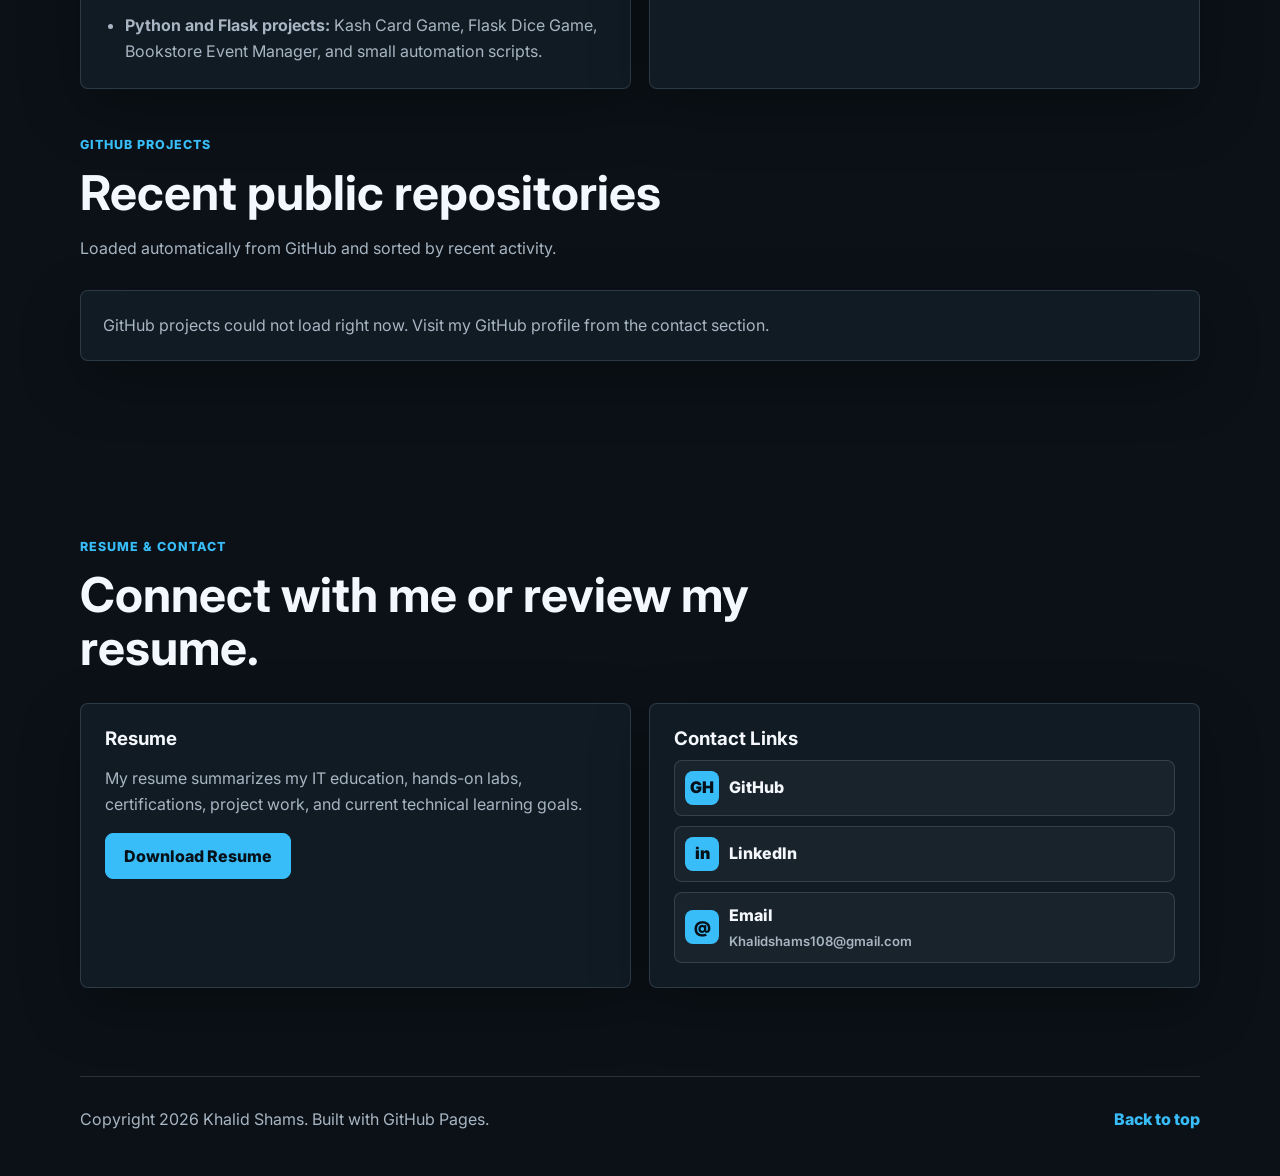
==== commit fb9317f1: "Replace Week 3 technical blogging post" ====
--- a/index.html
+++ b/index.html
@@ -149,10 +149,10 @@
       <div class="card-grid blog-grid">
         <article class="post-card reveal" data-category="linux">
           <span class="tag">Linux</span>
-          <h3>Why Technical Blogging Matters in IT (Week 3 Reflection)</h3>
+          <h3>Understanding the Importance of Technical Blogging (Week 3)</h3>
           <p class="post-summary">
-            A reflection on how technical blogging helps IT students build a public portfolio,
-            practice documentation, and prepare for future technology careers.
+            A Week 3 reflection on why technical blogging helps IT and cybersecurity students
+            build a portfolio, improve understanding, and document learning.
           </p>
           <a class="post-link" href="posts/technical-blogging-week-3.html" target="_blank" rel="noreferrer">Read full post</a>
         </article>
